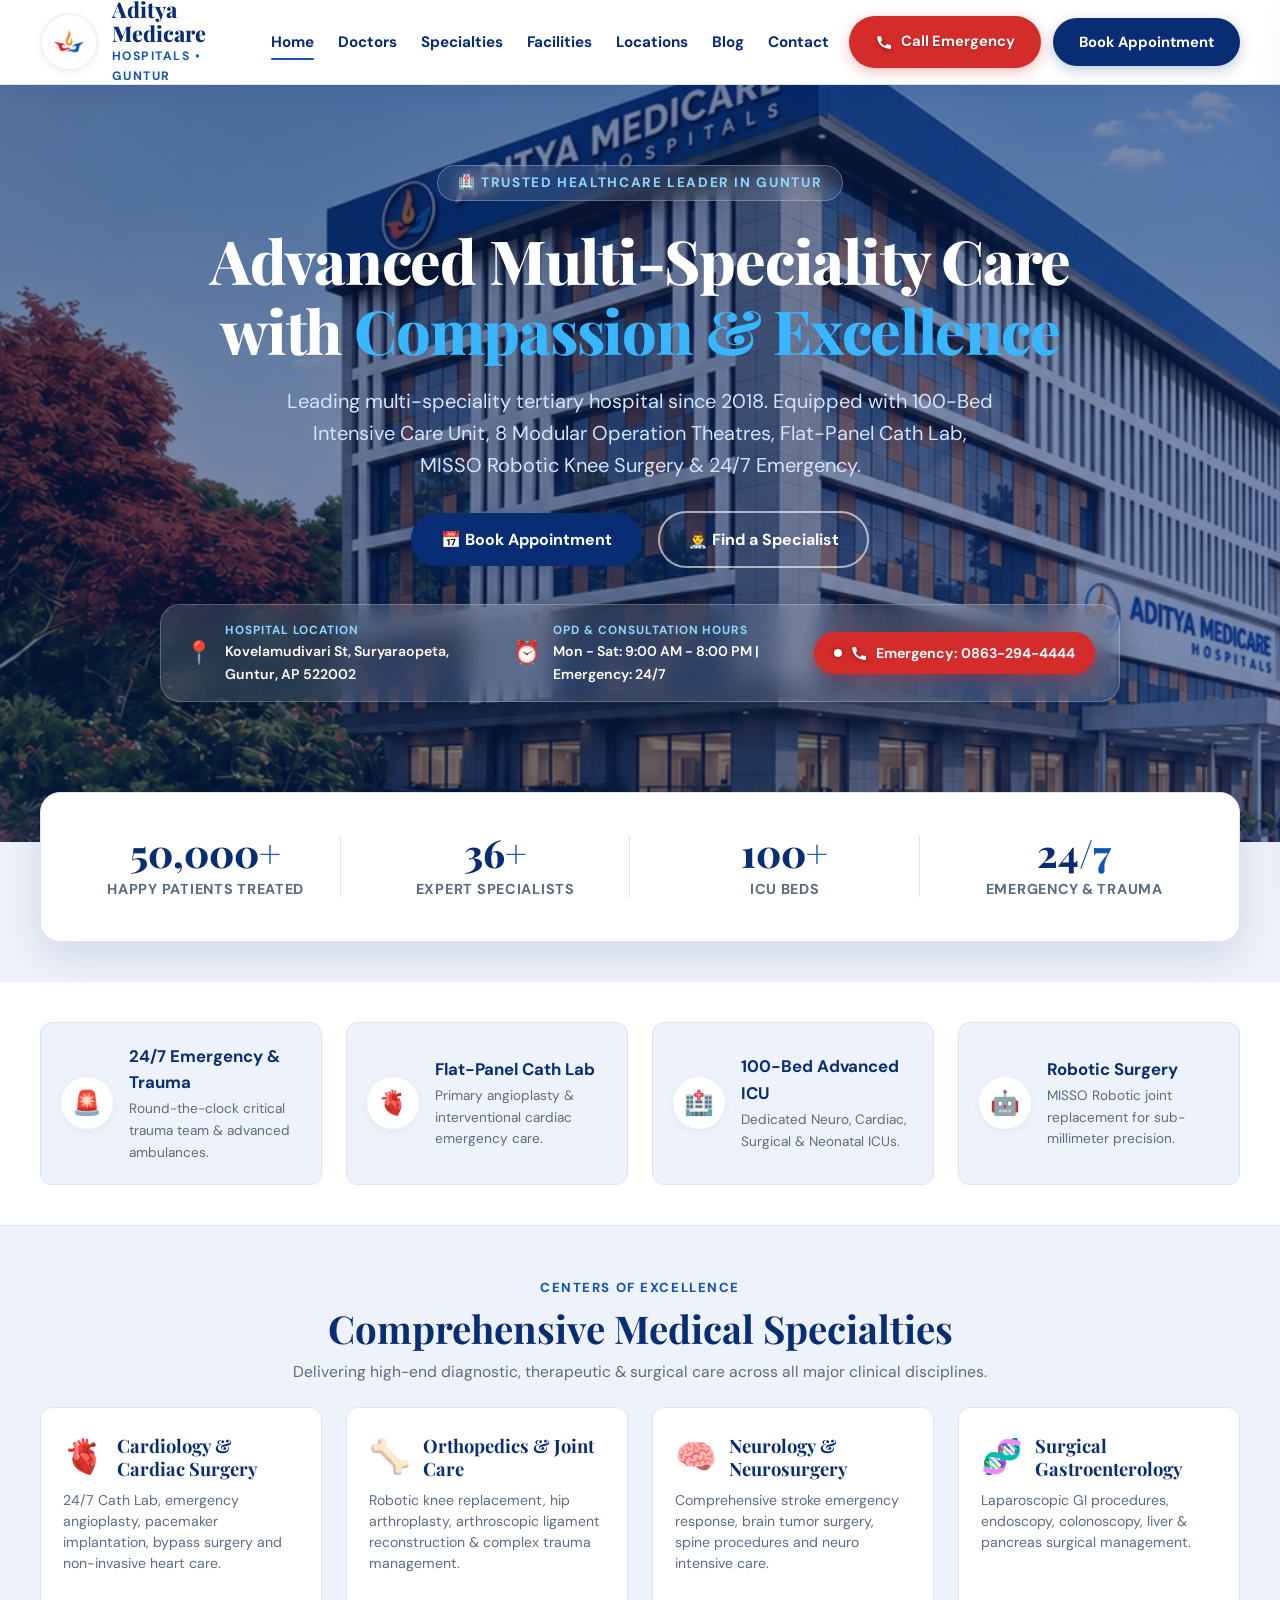
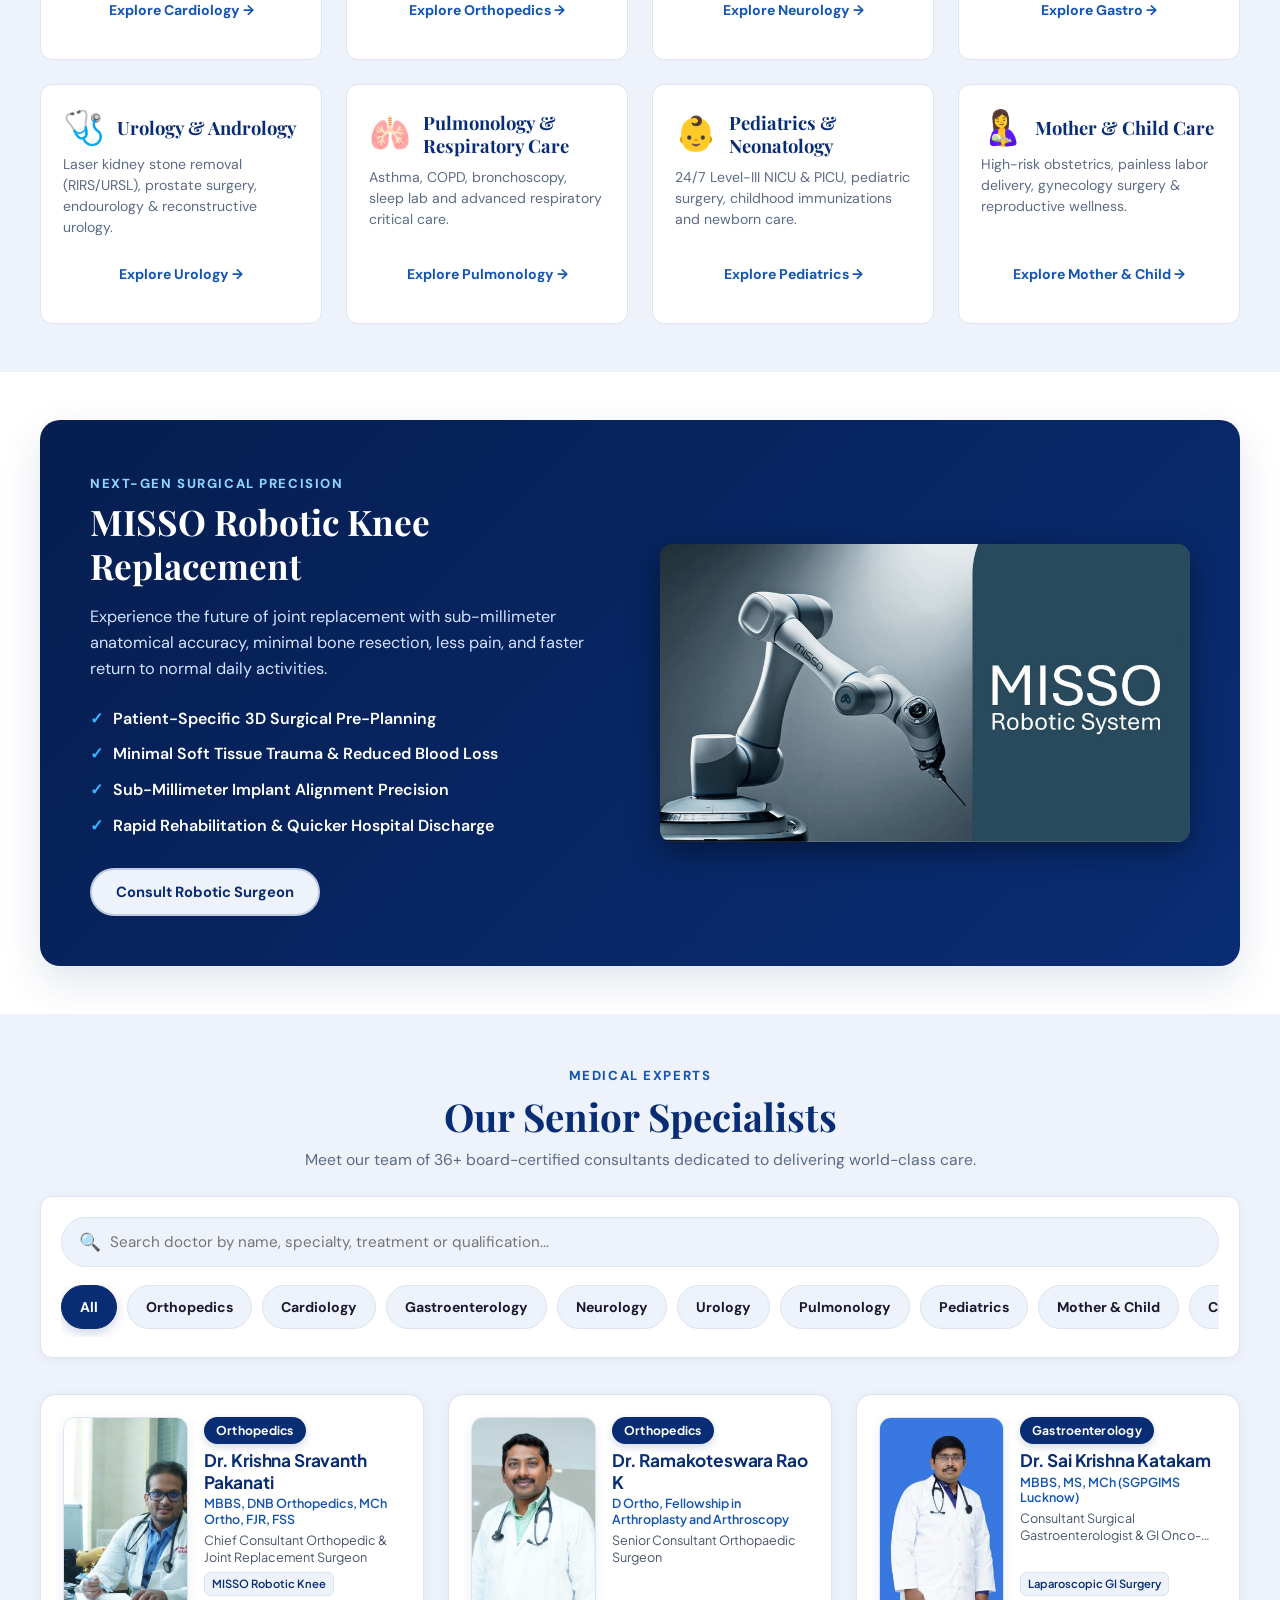
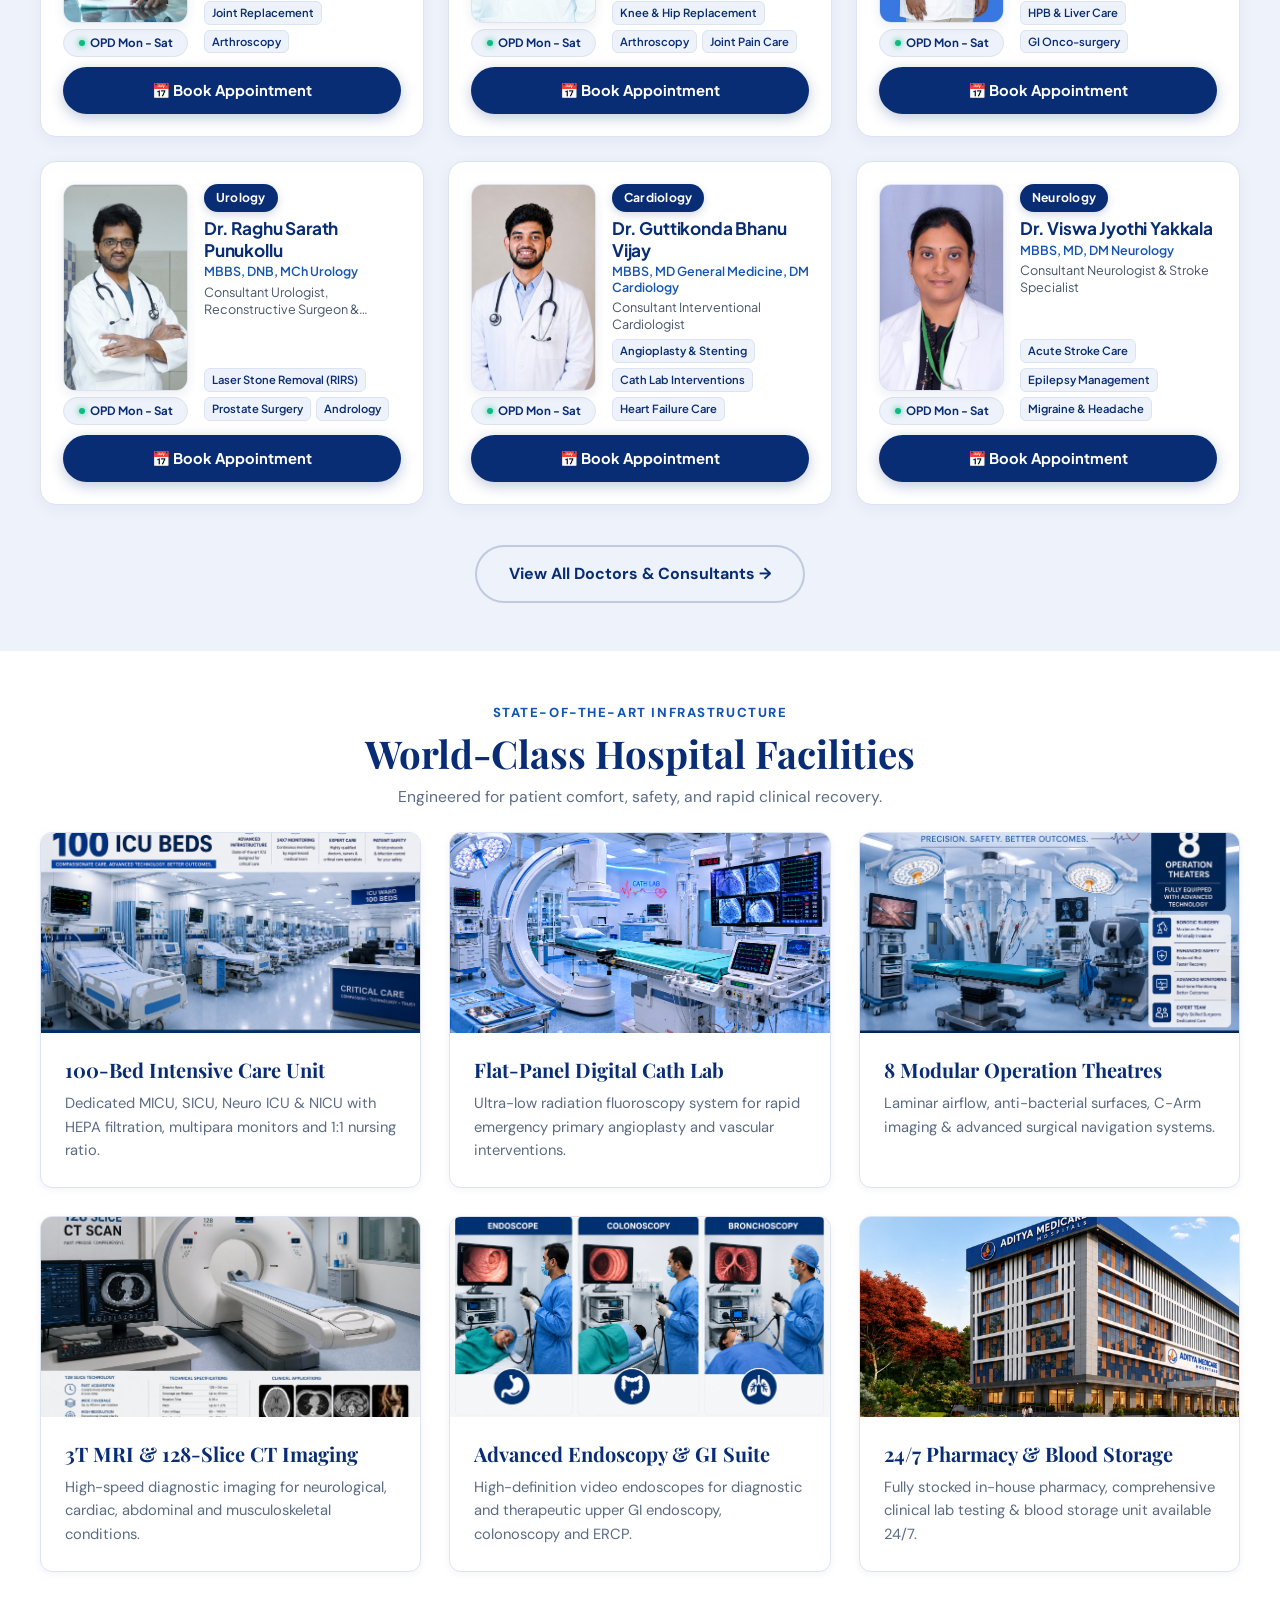
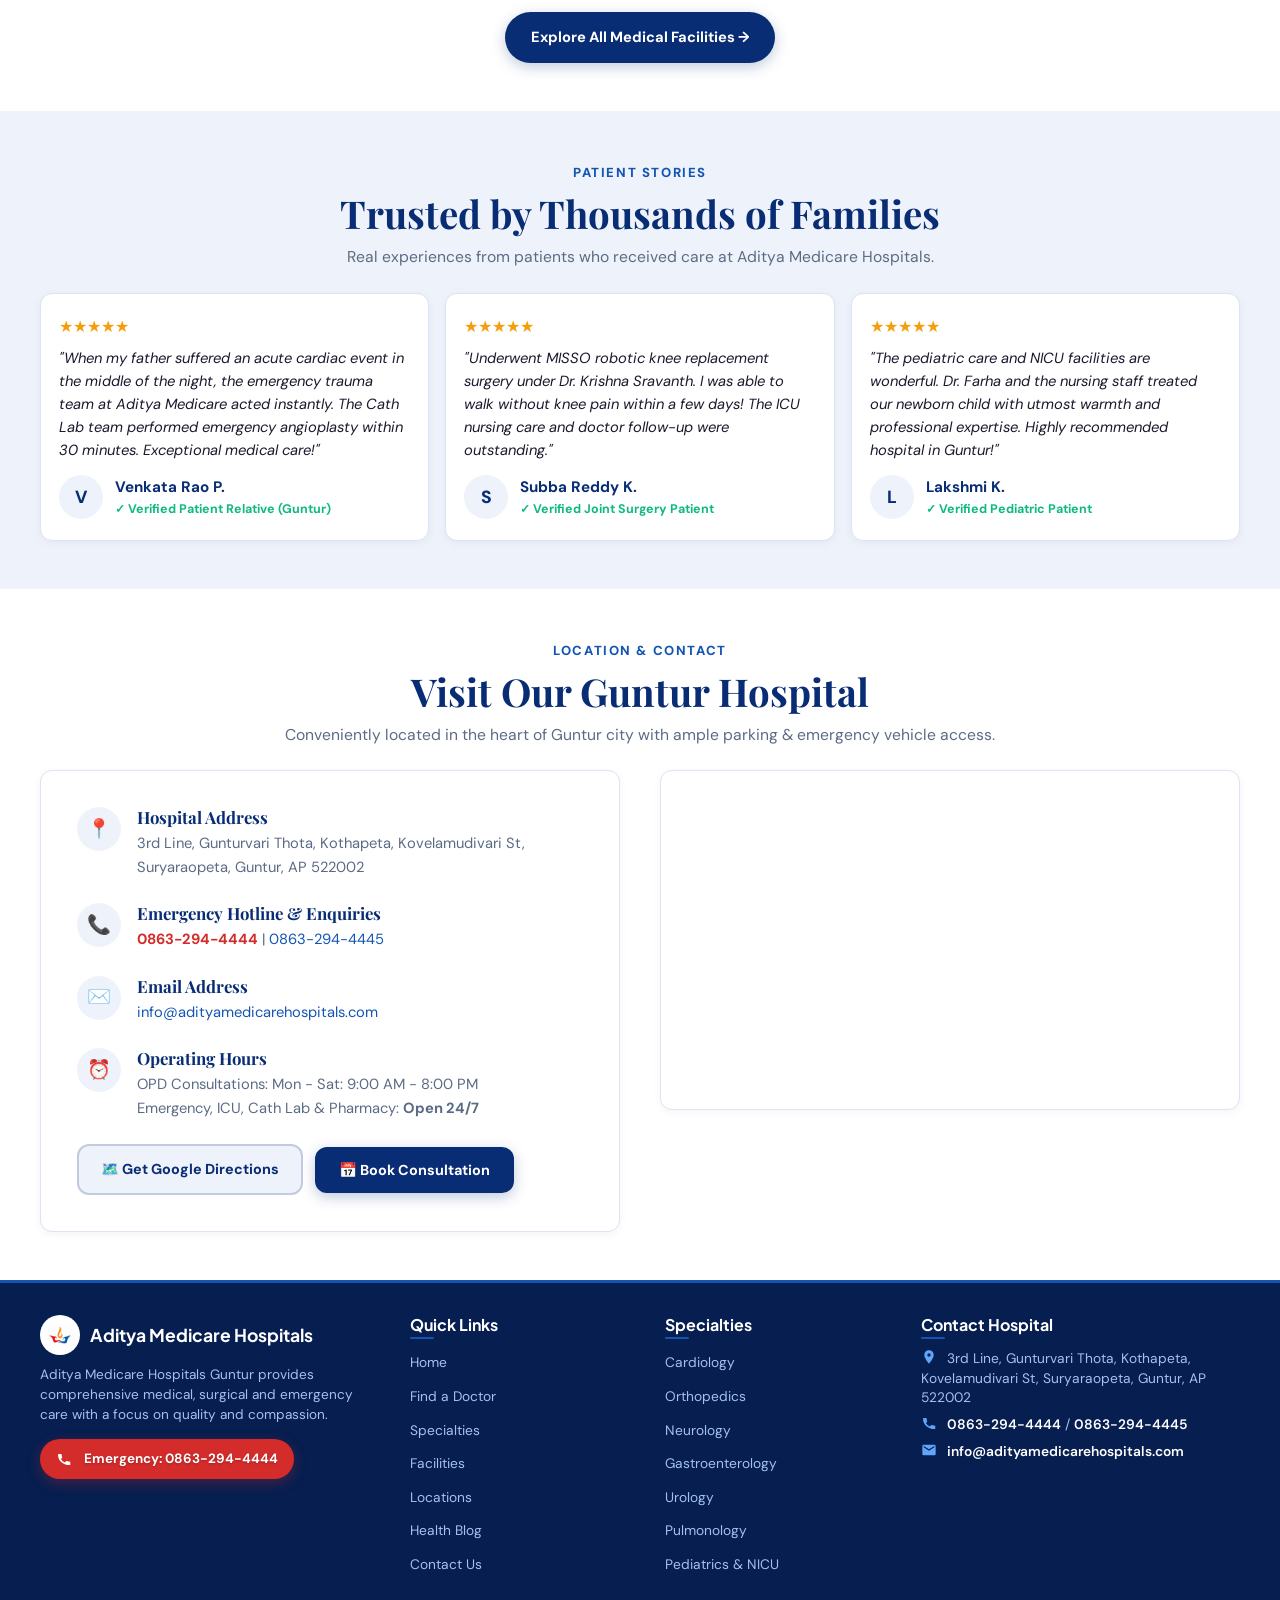
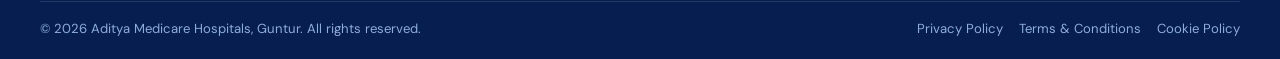
==== index.html @ ff20c5cb "Reduce doctor card font sizes for name, qualification, designation and treatment tags to fit long co" ====
<!DOCTYPE html>
<html lang="en">

<head>
  <meta charset="utf-8" />
  <meta name="viewport" content="width=device-width, initial-scale=1.0" />
  <title>Aditya Medicare Hospitals Guntur | Best Multi-Speciality Hospital</title>
  <meta name="description"
    content="Aditya Medicare Hospitals Guntur – Leading multi-speciality hospital with expert cardiologists, neurologists and orthopaedic surgeons. 100-bed ICU, 8 Operation Theatres, Cath Lab and 24/7 Emergency. Call 0863-294-4444." />
  <meta name="keywords"
    content="best hospital in Guntur, multi-speciality hospital Guntur, cardiac hospital Guntur, neurologist Guntur, orthopaedic hospital Guntur, 24 hour emergency hospital Guntur, Aditya Medicare Hospitals" />
  <meta name="author" content="Aditya Medicare Hospitals, Guntur" />
  <meta name="robots" content="index, follow" />
  <link rel="canonical" href="https://www.adityamedicarehospitals.com/" />
  
  <!-- Open Graph / Meta -->
  <meta property="og:type" content="website" />
  <meta property="og:url" content="https://www.adityamedicarehospitals.com/" />
  <meta property="og:title" content="Aditya Medicare Hospitals Guntur | Best Multi-Speciality Hospital" />
  <meta property="og:description"
    content="Expert cardiac, neuro, ortho care in Guntur since 2018. 100-bed ICU, 8 OTs, Cath Lab and 24/7 Emergency." />
  <meta property="og:image" content="images/Hospital.Building.jpg" />
  
  <link rel="icon" type="image/png" href="images/favicon.png" />
  <link rel="apple-touch-icon" href="images/favicon.png" />
  
  <!-- Google Fonts -->
  <link rel="preconnect" href="https://fonts.googleapis.com" />
  <link rel="preconnect" href="https://fonts.gstatic.com" crossorigin />
  <link href="https://fonts.googleapis.com/css2?family=DM+Sans:ital,wght@0,400;0,500;0,700;0,800;1,400&family=Playfair+Display:wght@600;700;800&display=swap" rel="stylesheet" />
  
  <!-- Stylesheet -->
  <link rel="stylesheet" href="style.css?v=2300" />
</head>

<body>

  <!-- NAVBAR -->
  <nav class="navbar">
    <div class="container nav-inner">
      <a href="index.html" class="brand">
        <img src="images/Hospital-logo.png" alt="Aditya Medicare Logo" class="brand-logo" onerror="this.src='images/logo.png';" />
        <div class="brand-text">
          <span class="brand-title">Aditya Medicare</span>
          <span class="brand-subtitle">Hospitals • Guntur</span>
        </div>
      </a>

      <ul class="nav-links">
        <li><a href="index.html" class="active">Home</a></li>
        <li><a href="doctors.html">Doctors</a></li>
        <li><a href="specialties.html">Specialties</a></li>
        <li><a href="facilities.html">Facilities</a></li>
        <li><a href="locations.html">Locations</a></li>
        <li><a href="blog.html">Blog</a></li>
        <li><a href="contact.html">Contact</a></li>
      </ul>

      <div class="nav-cta">
        <a href="tel:08632944444" class="btn btn-danger">
          <svg class="btn-icon" viewBox="0 0 24 24"><path d="M6.62 10.79a15.05 15.05 0 006.59 6.59l2.2-2.2a1 1 0 011.11-.27c1.21.49 2.53.76 3.88.76a1 1 0 011 1v3.5a1 1 0 01-1 1C10.03 21 3 13.97 3 5.48a1 1 0 011-1H7.5a1 1 0 011 1c0 1.35.27 2.67.76 3.88a1 1 0 01-.27 1.11l-2.37 2.32z"/></svg>
          Call Emergency
        </a>
        <button class="btn btn-primary" data-open-modal="true">Book Appointment</button>
      </div>

      <button class="nav-toggle" id="nav-toggle-btn" aria-label="Toggle Navigation Menu">
        <svg viewBox="0 0 24 24">
          <path d="M4 6h16M4 12h16M4 18h16"></path>
        </svg>
      </button>
    </div>
  </nav>

  <!-- MOBILE DRAWER -->
  <div class="mobile-menu-overlay" id="mobile-overlay"></div>
  <div class="mobile-drawer" id="mobile-drawer">
    <div class="mobile-drawer-header">
      <div class="brand-title" style="font-size: 1.1rem;">Aditya Medicare</div>
      <button class="mobile-drawer-close" id="mobile-drawer-close">✕</button>
    </div>
    <ul class="mobile-nav-links">
      <li><a href="index.html" class="active">Home</a></li>
      <li><a href="doctors.html">Doctors</a></li>
      <li><a href="specialties.html">Specialties</a></li>
      <li><a href="facilities.html">Facilities</a></li>
      <li><a href="locations.html">Locations</a></li>
      <li><a href="blog.html">Blog</a></li>
      <li><a href="contact.html">Contact</a></li>
    </ul>
    <div style="margin-top: auto; display: flex; flex-direction: column; gap: 12px; padding-top: 20px;">
      <a href="tel:08632944444" class="btn btn-danger" style="width:100%;">
        <svg class="btn-icon" viewBox="0 0 24 24"><path d="M6.62 10.79a15.05 15.05 0 006.59 6.59l2.2-2.2a1 1 0 011.11-.27c1.21.49 2.53.76 3.88.76a1 1 0 011 1v3.5a1 1 0 01-1 1C10.03 21 3 13.97 3 5.48a1 1 0 011-1H7.5a1 1 0 011 1c0 1.35.27 2.67.76 3.88a1 1 0 01-.27 1.11l-2.37 2.32z"/></svg>
        Call 0863-294-4444
      </a>
      <button class="btn btn-primary" style="width:100%;" data-open-modal="true">Book Appointment</button>
    </div>
  </div>

  <!-- HERO SECTION -->
  <section class="hero-section">
    <div class="hero-bg-media">
      <img src="images/Hospital.Building.jpg" alt="Aditya Medicare Hospital Building" />
    </div>
    <div class="container">
      <div class="hero-content">
        <div class="hero-badge">🏥 Trusted Healthcare Leader in Guntur</div>
        <h1 class="hero-title">Advanced Multi-Speciality Care with <span>Compassion & Excellence</span></h1>
        <p class="hero-subtitle">
          Leading multi-speciality tertiary hospital since 2018. Equipped with 100-Bed Intensive Care Unit, 8 Modular Operation Theatres, Flat-Panel Cath Lab, MISSO Robotic Knee Surgery & 24/7 Emergency.
        </p>
        <div class="hero-actions">
          <button class="btn btn-primary" data-open-modal="true" style="font-size: 1rem; padding: 14px 28px;">
            📅 Book Appointment
          </button>
          <a href="doctors.html" class="btn btn-outline-white" style="font-size: 1rem; padding: 14px 28px;">
            👨‍⚕️ Find a Specialist
          </a>
        </div>

        <!-- PROMINENT HERO INFO BAR (LOCATION, OPD HOURS & EMERGENCY) -->
        <div class="hero-info-bar">
          <div class="hero-info-item">
            <span class="hero-info-icon">📍</span>
            <div>
              <span class="hero-info-label">Hospital Location</span>
              <span class="hero-info-val">Kovelamudivari St, Suryaraopeta, Guntur, AP 522002</span>
            </div>
          </div>
          
          <div class="hero-info-item">
            <span class="hero-info-icon">⏰</span>
            <div>
              <span class="hero-info-label">OPD & Consultation Hours</span>
              <span class="hero-info-val">Mon - Sat: 9:00 AM - 8:00 PM | Emergency: 24/7</span>
            </div>
          </div>
          
          <div class="hero-info-item hero-info-emergency">
            <a href="tel:08632944444" class="hero-emergency-btn">
              <span class="pulse-dot"></span>
              <svg class="btn-icon" viewBox="0 0 24 24"><path d="M6.62 10.79a15.05 15.05 0 006.59 6.59l2.2-2.2a1 1 0 011.11-.27c1.21.49 2.53.76 3.88.76a1 1 0 011 1v3.5a1 1 0 01-1 1C10.03 21 3 13.97 3 5.48a1 1 0 011-1H7.5a1 1 0 011 1c0 1.35.27 2.67.76 3.88a1 1 0 01-.27 1.11l-2.37 2.32z"/></svg>
              Emergency: 0863-294-4444
            </a>
          </div>
        </div>
      </div>
    </div>
  </section>

  <!-- HERO STATS BAR -->
  <div class="container hero-stats-wrapper">
    <div class="stats-grid">
      <div class="stat-card">
        <div class="stat-number" data-target="50000" data-suffix="+">50,000+</div>
        <div class="stat-label">Happy Patients Treated</div>
      </div>
      <div class="stat-card">
        <div class="stat-number" data-target="36" data-suffix="+">36+</div>
        <div class="stat-label">Expert Specialists</div>
      </div>
      <div class="stat-card">
        <div class="stat-number" data-target="100" data-suffix="+">100+</div>
        <div class="stat-label">ICU Beds</div>
      </div>
      <div class="stat-card">
        <div class="stat-number" data-target="24" data-suffix="/7">24/7</div>
        <div class="stat-label">Emergency & Trauma</div>
      </div>
    </div>
  </div>

  <!-- HIGHLIGHTS RIBBON -->
  <section class="highlights-ribbon">
    <div class="container">
      <div class="ribbon-grid">
        <div class="ribbon-item">
          <div class="ribbon-icon">🚨</div>
          <div>
            <div class="ribbon-title">24/7 Emergency & Trauma</div>
            <div class="ribbon-desc">Round-the-clock critical trauma team & advanced ambulances.</div>
          </div>
        </div>
        <div class="ribbon-item">
          <div class="ribbon-icon">🫀</div>
          <div>
            <div class="ribbon-title">Flat-Panel Cath Lab</div>
            <div class="ribbon-desc">Primary angioplasty & interventional cardiac emergency care.</div>
          </div>
        </div>
        <div class="ribbon-item">
          <div class="ribbon-icon">🏥</div>
          <div>
            <div class="ribbon-title">100-Bed Advanced ICU</div>
            <div class="ribbon-desc">Dedicated Neuro, Cardiac, Surgical & Neonatal ICUs.</div>
          </div>
        </div>
        <div class="ribbon-item">
          <div class="ribbon-icon">🤖</div>
          <div>
            <div class="ribbon-title">Robotic Surgery</div>
            <div class="ribbon-desc">MISSO Robotic joint replacement for sub-millimeter precision.</div>
          </div>
        </div>
      </div>
    </div>
  </section>

  <!-- SPECIALTIES SECTION -->
  <section class="section section-soft">
    <div class="container">
      <div class="section-header">
        <span class="section-tag">Centers of Excellence</span>
        <h2 class="section-title">Comprehensive Medical Specialties</h2>
        <p class="section-subtitle">Delivering high-end diagnostic, therapeutic & surgical care across all major clinical disciplines.</p>
      </div>

      <div class="specialties-grid">
        <div class="specialty-card">
          <div class="specialty-header">
            <span class="specialty-icon">🫀</span>
            <h3 class="specialty-name">Cardiology & Cardiac Surgery</h3>
          </div>
          <p class="specialty-desc">24/7 Cath Lab, emergency angioplasty, pacemaker implantation, bypass surgery and non-invasive heart care.</p>
          <a href="specialties.html" class="specialty-link">Explore Cardiology →</a>
        </div>

        <div class="specialty-card">
          <div class="specialty-header">
            <span class="specialty-icon">🦴</span>
            <h3 class="specialty-name">Orthopedics & Joint Care</h3>
          </div>
          <p class="specialty-desc">Robotic knee replacement, hip arthroplasty, arthroscopic ligament reconstruction & complex trauma management.</p>
          <a href="specialties.html" class="specialty-link">Explore Orthopedics →</a>
        </div>

        <div class="specialty-card">
          <div class="specialty-header">
            <span class="specialty-icon">🧠</span>
            <h3 class="specialty-name">Neurology & Neurosurgery</h3>
          </div>
          <p class="specialty-desc">Comprehensive stroke emergency response, brain tumor surgery, spine procedures and neuro intensive care.</p>
          <a href="specialties.html" class="specialty-link">Explore Neurology →</a>
        </div>

        <div class="specialty-card">
          <div class="specialty-header">
            <span class="specialty-icon">🧬</span>
            <h3 class="specialty-name">Surgical Gastroenterology</h3>
          </div>
          <p class="specialty-desc">Laparoscopic GI procedures, endoscopy, colonoscopy, liver & pancreas surgical management.</p>
          <a href="specialties.html" class="specialty-link">Explore Gastro →</a>
        </div>

        <div class="specialty-card">
          <div class="specialty-header">
            <span class="specialty-icon">🩺</span>
            <h3 class="specialty-name">Urology & Andrology</h3>
          </div>
          <p class="specialty-desc">Laser kidney stone removal (RIRS/URSL), prostate surgery, endourology & reconstructive urology.</p>
          <a href="specialties.html" class="specialty-link">Explore Urology →</a>
        </div>

        <div class="specialty-card">
          <div class="specialty-header">
            <span class="specialty-icon">🫁</span>
            <h3 class="specialty-name">Pulmonology & Respiratory Care</h3>
          </div>
          <p class="specialty-desc">Asthma, COPD, bronchoscopy, sleep lab and advanced respiratory critical care.</p>
          <a href="specialties.html" class="specialty-link">Explore Pulmonology →</a>
        </div>

        <div class="specialty-card">
          <div class="specialty-header">
            <span class="specialty-icon">👶</span>
            <h3 class="specialty-name">Pediatrics & Neonatology</h3>
          </div>
          <p class="specialty-desc">24/7 Level-III NICU & PICU, pediatric surgery, childhood immunizations and newborn care.</p>
          <a href="specialties.html" class="specialty-link">Explore Pediatrics →</a>
        </div>

        <div class="specialty-card">
          <div class="specialty-header">
            <span class="specialty-icon">🤱</span>
            <h3 class="specialty-name">Mother & Child Care</h3>
          </div>
          <p class="specialty-desc">High-risk obstetrics, painless labor delivery, gynecology surgery & reproductive wellness.</p>
          <a href="specialties.html" class="specialty-link">Explore Mother & Child →</a>
        </div>
      </div>
    </div>
  </section>

  <!-- ROBOTIC KNEE SURGERY BANNER -->
  <section class="section section-white">
    <div class="container">
      <div class="robotic-banner">
        <div class="robotic-content">
          <span class="section-tag" style="color: #8cd6ff;">Next-Gen Surgical Precision</span>
          <h2>MISSO Robotic Knee Replacement</h2>
          <p>
            Experience the future of joint replacement with sub-millimeter anatomical accuracy, minimal bone resection, less pain, and faster return to normal daily activities.
          </p>
          <ul class="robotic-features">
            <li>Patient-Specific 3D Surgical Pre-Planning</li>
            <li>Minimal Soft Tissue Trauma & Reduced Blood Loss</li>
            <li>Sub-Millimeter Implant Alignment Precision</li>
            <li>Rapid Rehabilitation & Quicker Hospital Discharge</li>
          </ul>
          <button class="btn btn-secondary" data-open-modal="true" data-department="Orthopedics">
            Consult Robotic Surgeon
          </button>
        </div>
        <div class="robotic-media">
          <img src="images/misso-robot.jpg" alt="MISSO Robotic Joint Surgery System" onerror="this.src='images/operation-theatre.png';" />
        </div>
      </div>
    </div>
  </section>

  <!-- DOCTORS SHOWCASE -->
  <section class="section section-soft">
    <div class="container">
      <div class="section-header">
        <span class="section-tag">Medical Experts</span>
        <h2 class="section-title">Our Senior Specialists</h2>
        <p class="section-subtitle">Meet our team of 36+ board-certified consultants dedicated to delivering world-class care.</p>
      </div>

      <div class="doctor-filter-bar">
        <div class="search-input-wrap">
          <span class="search-icon">🔍</span>
          <input type="text" id="doctor-search-input" placeholder="Search doctor by name, specialty, treatment or qualification..." />
        </div>
        <div class="filter-pills" id="filter-pills-container">
          <!-- Dynamic filter pills generated by script.js -->
        </div>
      </div>

      <div class="doctors-grid" id="doctors-grid-container">
        <!-- Dynamic doctor cards generated by script.js -->
      </div>

      <div style="text-align: center; margin-top: 40px;">
        <a href="doctors.html" class="btn btn-secondary" style="padding: 14px 32px; font-size: 1rem;">View All Doctors & Consultants →</a>
      </div>
    </div>
  </section>

  <!-- FACILITIES SHOWCASE -->
  <section class="section section-white">
    <div class="container">
      <div class="section-header">
        <span class="section-tag">State-of-the-Art Infrastructure</span>
        <h2 class="section-title">World-Class Hospital Facilities</h2>
        <p class="section-subtitle">Engineered for patient comfort, safety, and rapid clinical recovery.</p>
      </div>

      <div class="facilities-grid">
        <div class="facility-card">
          <div class="facility-img-wrap">
            <img src="images/icu.png" alt="100-Bed Intensive Care Unit" />
          </div>
          <div class="facility-body">
            <h3 class="facility-title">100-Bed Intensive Care Unit</h3>
            <p class="facility-desc">Dedicated MICU, SICU, Neuro ICU & NICU with HEPA filtration, multipara monitors and 1:1 nursing ratio.</p>
          </div>
        </div>

        <div class="facility-card">
          <div class="facility-img-wrap">
            <img src="images/cath-lab.png" alt="Flat Panel Cath Lab" />
          </div>
          <div class="facility-body">
            <h3 class="facility-title">Flat-Panel Digital Cath Lab</h3>
            <p class="facility-desc">Ultra-low radiation fluoroscopy system for rapid emergency primary angioplasty and vascular interventions.</p>
          </div>
        </div>

        <div class="facility-card">
          <div class="facility-img-wrap">
            <img src="images/operation-theatre.png" alt="8 Modular Operation Theatres" />
          </div>
          <div class="facility-body">
            <h3 class="facility-title">8 Modular Operation Theatres</h3>
            <p class="facility-desc">Laminar airflow, anti-bacterial surfaces, C-Arm imaging & advanced surgical navigation systems.</p>
          </div>
        </div>

        <div class="facility-card">
          <div class="facility-img-wrap">
            <img src="images/CTscan.png" alt="Advanced MRI & CT Diagnostics" />
          </div>
          <div class="facility-body">
            <h3 class="facility-title">3T MRI & 128-Slice CT Imaging</h3>
            <p class="facility-desc">High-speed diagnostic imaging for neurological, cardiac, abdominal and musculoskeletal conditions.</p>
          </div>
        </div>

        <div class="facility-card">
          <div class="facility-img-wrap">
            <img src="images/Endocolonobroncho.png" alt="Advanced Endoscopy Suite" />
          </div>
          <div class="facility-body">
            <h3 class="facility-title">Advanced Endoscopy & GI Suite</h3>
            <p class="facility-desc">High-definition video endoscopes for diagnostic and therapeutic upper GI endoscopy, colonoscopy and ERCP.</p>
          </div>
        </div>

        <div class="facility-card">
          <div class="facility-img-wrap">
            <img src="images/Hospital.Building.jpg" alt="24/7 Pharmacy & Emergency Care" />
          </div>
          <div class="facility-body">
            <h3 class="facility-title">24/7 Pharmacy & Blood Storage</h3>
            <p class="facility-desc">Fully stocked in-house pharmacy, comprehensive clinical lab testing & blood storage unit available 24/7.</p>
          </div>
        </div>
      </div>

      <div style="text-align: center; margin-top: 40px;">
        <a href="facilities.html" class="btn btn-primary">Explore All Medical Facilities →</a>
      </div>
    </div>
  </section>

  <!-- PATIENT TESTIMONIALS -->
  <section class="section section-soft">
    <div class="container">
      <div class="section-header">
        <span class="section-tag">Patient Stories</span>
        <h2 class="section-title">Trusted by Thousands of Families</h2>
        <p class="section-subtitle">Real experiences from patients who received care at Aditya Medicare Hospitals.</p>
      </div>

      <div class="reviews-grid">
        <div class="review-card">
          <div class="stars">★★★★★</div>
          <p class="review-text">
            "When my father suffered an acute cardiac event in the middle of the night, the emergency trauma team at Aditya Medicare acted instantly. The Cath Lab team performed emergency angioplasty within 30 minutes. Exceptional medical care!"
          </p>
          <div class="reviewer-info">
            <div class="reviewer-avatar">V</div>
            <div>
              <div class="reviewer-name">Venkata Rao P.</div>
              <div class="reviewer-tag">✓ Verified Patient Relative (Guntur)</div>
            </div>
          </div>
        </div>

        <div class="review-card">
          <div class="stars">★★★★★</div>
          <p class="review-text">
            "Underwent MISSO robotic knee replacement surgery under Dr. Krishna Sravanth. I was able to walk without knee pain within a few days! The ICU nursing care and doctor follow-up were outstanding."
          </p>
          <div class="reviewer-info">
            <div class="reviewer-avatar">S</div>
            <div>
              <div class="reviewer-name">Subba Reddy K.</div>
              <div class="reviewer-tag">✓ Verified Joint Surgery Patient</div>
            </div>
          </div>
        </div>

        <div class="review-card">
          <div class="stars">★★★★★</div>
          <p class="review-text">
            "The pediatric care and NICU facilities are wonderful. Dr. Farha and the nursing staff treated our newborn child with utmost warmth and professional expertise. Highly recommended hospital in Guntur!"
          </p>
          <div class="reviewer-info">
            <div class="reviewer-avatar">L</div>
            <div>
              <div class="reviewer-name">Lakshmi K.</div>
              <div class="reviewer-tag">✓ Verified Pediatric Patient</div>
            </div>
          </div>
        </div>
      </div>
    </div>
  </section>

  <!-- LOCATION & CONTACT -->
  <section class="section section-white">
    <div class="container">
      <div class="section-header">
        <span class="section-tag">Location & Contact</span>
        <h2 class="section-title">Visit Our Guntur Hospital</h2>
        <p class="section-subtitle">Conveniently located in the heart of Guntur city with ample parking & emergency vehicle access.</p>
      </div>

      <div class="contact-layout">
        <div class="contact-info-card">
          <div class="contact-detail-item">
            <div class="contact-detail-icon">📍</div>
            <div class="contact-detail-text">
              <h4>Hospital Address</h4>
              <p>3rd Line, Gunturvari Thota, Kothapeta, Kovelamudivari St, Suryaraopeta, Guntur, AP 522002</p>
            </div>
          </div>

          <div class="contact-detail-item">
            <div class="contact-detail-icon">📞</div>
            <div class="contact-detail-text">
              <h4>Emergency Hotline & Enquiries</h4>
              <p><a href="tel:08632944444" style="font-weight: 700; color: var(--red);">0863-294-4444</a> | <a href="tel:08632944445">0863-294-4445</a></p>
            </div>
          </div>

          <div class="contact-detail-item">
            <div class="contact-detail-icon">✉️</div>
            <div class="contact-detail-text">
              <h4>Email Address</h4>
              <p><a href="mailto:info@adityamedicarehospitals.com">info@adityamedicarehospitals.com</a></p>
            </div>
          </div>

          <div class="contact-detail-item">
            <div class="contact-detail-icon">⏰</div>
            <div class="contact-detail-text">
              <h4>Operating Hours</h4>
              <p>OPD Consultations: Mon - Sat: 9:00 AM - 8:00 PM<br />Emergency, ICU, Cath Lab & Pharmacy: <strong>Open 24/7</strong></p>
            </div>
          </div>

          <div class="contact-actions">
            <a href="https://maps.google.com/?q=Aditya+Medicare+Hospitals+Guntur" target="_blank" rel="noopener" class="btn btn-secondary">
              🗺️ Get Google Directions
            </a>
            <button class="btn btn-primary" data-open-modal="true">📅 Book Consultation</button>
          </div>
        </div>

        <div class="map-container">
          <iframe
            src="https://maps.google.com/maps?q=Aditya+Medicare+Hospitals+Guntur+522002&t=&z=16&ie=UTF8&iwloc=&output=embed"
            allowfullscreen="" loading="lazy" title="Aditya Medicare Hospitals Guntur Location Map">
          </iframe>
        </div>
      </div>
    </div>
  </section>

  <!-- APPOINTMENT MODAL -->
  <div class="modal-overlay" id="appointment-modal" aria-hidden="true" role="dialog" aria-modal="true" aria-labelledby="modal-title-heading">
    <div class="modal-container">
      <div class="modal-header">
        <h3>📅 Book Doctor Appointment</h3>
        <button class="modal-close" id="modal-close-btn">✕</button>
      </div>
      <div class="modal-body">
        <form id="appointment-form">
          <div class="form-group">
            <label for="modal-patient-name">Full Patient Name *</label>
            <input type="text" id="modal-patient-name" class="form-control" placeholder="e.g. Ramesh Kumar" required />
          </div>

          <div class="form-row">
            <div class="form-group">
              <label for="modal-patient-phone">Phone Number *</label>
              <input type="tel" id="modal-patient-phone" class="form-control" placeholder="10-digit mobile number" required />
            </div>
            <div class="form-group">
              <label for="modal-patient-email">Email Address</label>
              <input type="email" id="modal-patient-email" class="form-control" placeholder="name@example.com" />
            </div>
          </div>

          <div class="form-row">
            <div class="form-group">
              <label for="modal-department-select">Select Medical Specialty</label>
              <select id="modal-department-select" class="form-control">
                <option value="">General Consultation</option>
                <option value="Cardiology">Cardiology</option>
                <option value="Orthopedics">Orthopedics</option>
                <option value="Neurology">Neurology</option>
                <option value="Gastroenterology">Gastroenterology</option>
                <option value="Urology">Urology</option>
                <option value="Pulmonology">Pulmonology</option>
                <option value="Pediatrics">Pediatrics</option>
                <option value="Mother & Child">Mother & Child Care</option>
                <option value="Critical Care">Critical Care</option>
              </select>
            </div>

            <div class="form-group">
              <label for="modal-doctor-select">Preferred Doctor</label>
              <select id="modal-doctor-select" class="form-control">
                <option value="">Any Available Specialist</option>
                <option value="Dr. Krishna Sravanth Pakanati">Dr. Krishna Sravanth Pakanati (Orthopedics)</option>
                <option value="Dr. Ramakoteswara Rao K">Dr. Ramakoteswara Rao K (Orthopedics)</option>
                <option value="Dr. Sai Krishna Katakam">Dr. Sai Krishna Katakam (Gastroenterology)</option>
                <option value="Dr. Raghu Sarath Punukollu">Dr. Raghu Sarath Punukollu (Urology)</option>
                <option value="Dr. Guttikonda Bhanu Vijay">Dr. Guttikonda Bhanu Vijay (Cardiology)</option>
                <option value="Dr. Viswa Jyothi Yakkala">Dr. Viswa Jyothi Yakkala (Neurology)</option>
                <option value="Dr. Sajila">Dr. Sajila (Mother & Child)</option>
                <option value="Dr. Farha">Dr. Farha (Pediatrics)</option>
                <option value="Dr. Dinesh">Dr. Dinesh (Pulmonology)</option>
                <option value="Dr. Sunil Kumar Thadigiri">Dr. Sunil Kumar Thadigiri (Critical Care)</option>
              </select>
            </div>
          </div>

          <div class="form-row">
            <div class="form-group">
              <label for="modal-preferred-date">Preferred Date</label>
              <input type="date" id="modal-preferred-date" class="form-control" />
            </div>
            <div class="form-group">
              <label for="modal-time-slot">Preferred Time Slot</label>
              <select id="modal-time-slot" class="form-control">
                <option value="Morning">Morning (10:00 AM - 1:00 PM)</option>
                <option value="Afternoon">Afternoon (2:00 PM - 5:00 PM)</option>
                <option value="Evening">Evening (5:00 PM - 8:00 PM)</option>
              </select>
            </div>
          </div>

          <div style="margin-top: 24px;">
            <button type="submit" class="btn btn-primary" style="width: 100%; padding: 14px; font-size: 1rem;">
              Confirm Appointment Booking
            </button>
          </div>
        </form>
      </div>
    </div>
  </div>

  <!-- FOOTER -->
    <!-- FOOTER -->
    <!-- FOOTER -->
  <footer class="footer">
    <div class="container">
      <div class="footer-grid">
        <div class="footer-brand">
          <div class="footer-logo-wrap">
            <img src="images/Hospital-logo.png" alt="Aditya Medicare Logo" class="footer-logo" onerror="this.src='images/logo.png';" />
            <div class="footer-brand-name">Aditya Medicare Hospitals</div>
          </div>
          <p class="footer-desc">
            Aditya Medicare Hospitals Guntur provides comprehensive medical, surgical and emergency care with a focus on quality and compassion.
          </p>
          <div style="margin-top: 4px;">
            <a href="tel:08632944444" class="btn btn-danger footer-emergency-btn">
              <svg viewBox="0 0 24 24" style="width:16px;height:16px;fill:currentColor;margin-right:6px;"><path d="M6.62 10.79a15.05 15.05 0 006.59 6.59l2.2-2.2a1 1 0 011.11-.27c1.21.49 2.53.76 3.88.76a1 1 0 011 1v3.5a1 1 0 01-1 1C10.03 21 3 13.97 3 5.48a1 1 0 011-1H7.5a1 1 0 011 1c0 1.35.27 2.67.76 3.88a1 1 0 01-.27 1.11l-2.37 2.32z"/></svg>
              Emergency: 0863-294-4444
            </a>
          </div>
        </div>

        <div>
          <h4 class="footer-title">Quick Links</h4>
          <ul class="footer-links">
            <li><a href="index.html">Home</a></li>
            <li><a href="doctors.html">Find a Doctor</a></li>
            <li><a href="specialties.html">Specialties</a></li>
            <li><a href="facilities.html">Facilities</a></li>
            <li><a href="locations.html">Locations</a></li>
            <li><a href="blog.html">Health Blog</a></li>
            <li><a href="contact.html">Contact Us</a></li>
          </ul>
        </div>

        <div>
          <h4 class="footer-title">Specialties</h4>
          <ul class="footer-links">
            <li><a href="specialties.html">Cardiology</a></li>
            <li><a href="specialties.html">Orthopedics</a></li>
            <li><a href="specialties.html">Neurology</a></li>
            <li><a href="specialties.html">Gastroenterology</a></li>
            <li><a href="specialties.html">Urology</a></li>
            <li><a href="specialties.html">Pulmonology</a></li>
            <li><a href="specialties.html">Pediatrics &amp; NICU</a></li>
          </ul>
        </div>

        <div>
          <h4 class="footer-title">Contact Hospital</h4>
          <p class="footer-contact-item">
            <svg style="width:16px;height:16px;fill:#60a5fa;vertical-align:-2px;margin-right:6px;" viewBox="0 0 24 24"><path d="M12 2C8.13 2 5 5.13 5 9c0 5.25 7 13 7 13s7-7.75 7-13c0-3.87-3.13-7-7-7zm0 9.5c-1.38 0-2.5-1.12-2.5-2.5s1.12-2.5 2.5-2.5 2.5 1.12 2.5 2.5-1.12 2.5-2.5 2.5z"/></svg>
            3rd Line, Gunturvari Thota, Kothapeta, Kovelamudivari St, Suryaraopeta, Guntur, AP 522002
          </p>
          <p class="footer-contact-item">
            <svg style="width:16px;height:16px;fill:#60a5fa;vertical-align:-2px;margin-right:6px;" viewBox="0 0 24 24"><path d="M6.62 10.79a15.05 15.05 0 006.59 6.59l2.2-2.2a1 1 0 011.11-.27c1.21.49 2.53.76 3.88.76a1 1 0 011 1v3.5a1 1 0 01-1 1C10.03 21 3 13.97 3 5.48a1 1 0 011-1H7.5a1 1 0 011 1c0 1.35.27 2.67.76 3.88a1 1 0 01-.27 1.11l-2.37 2.32z"/></svg>
            <a href="tel:08632944444">0863-294-4444</a> / <a href="tel:08632944445">0863-294-4445</a>
          </p>
          <p class="footer-contact-item">
            <svg style="width:16px;height:16px;fill:#60a5fa;vertical-align:-2px;margin-right:6px;" viewBox="0 0 24 24"><path d="M20 4H4c-1.1 0-1.99.9-1.99 2L2 18c0 1.1.9 2 2 2h16c1.1 0 2-.9 2-2V6c0-1.1-.9-2-2-2zm0 4l-8 5-8-5V6l8 5 8-5v2z"/></svg>
            <a href="mailto:info@adityamedicarehospitals.com">info@adityamedicarehospitals.com</a>
          </p>
        </div>
      </div>

      <div class="footer-bottom">
        <div>&copy; 2026 Aditya Medicare Hospitals, Guntur. All rights reserved.</div>
        <div class="footer-legal">
          <a href="privacy-policy.html">Privacy Policy</a>
          <a href="terms-conditions.html">Terms &amp; Conditions</a>
          <a href="cookie-policy.html">Cookie Policy</a>
        </div>
      </div>
    </div>
  </footer>

  <!-- Script File -->
  <script src="script.js?v=15"></script>
</body>

</html>
---- style.css ----
@import url('https://fonts.googleapis.com/css2?family=Plus+Jakarta+Sans:wght@500;600;700;800&family=DM+Sans:ital,wght@0,400;0,500;0,700;0,800;1,400&family=Playfair+Display:wght@600;700;800&display=swap');

/* ==========================================================================
   ADITYA MEDICARE HOSPITALS - ORIGINAL BRAND COLOR SCHEME & RESPONSIVE UI
   Theme: #092d74 Navy, #1455b3 Blue, #d42b2b Red, #eef2fa Soft Background
   ========================================================================== */

:root {
  --navy: #092d74;           /* Original Navy */
  --navy-dark: #061e50;      /* Dark Navy */
  --blue: #1455b3;           /* Primary Blue */
  --blue-hover: #0e4391;
  --sky: #38b6ff;
  --sky-light: #eef2fa;
  --soft-bg: #eef2fa;        /* Original Soft Background */
  --card-bg: #ffffff;
  --text-dark: #1a1a2e;       /* Original Text Dark */
  --text-muted: #5c6b84;      /* Original Text Muted */
  --border-color: #dbe4f0;
  --red: #d42b2b;            /* Original Emergency Red */
  --red-hover: #b82222;
  --red-light: #fee2e2;
  --green: #10b981;
  --gold: #f59e0b;
  --white: #ffffff;
  
  --shadow-sm: 0 2px 8px rgba(9, 45, 116, 0.05);
  --shadow-md: 0 8px 24px rgba(9, 45, 116, 0.08);
  --shadow-lg: 0 16px 40px rgba(9, 45, 116, 0.12);
  --radius-sm: 8px;
  --radius-md: 12px;
  --radius-lg: 20px;
  --radius-full: 9999px;
  
  --transition: all 0.3s cubic-bezier(0.16, 1, 0.3, 1);
}

/* --------------------------------------------------------------------------
   GLOBAL RESET & BASE STYLES
   -------------------------------------------------------------------------- */
*, *::before, *::after {
  box-sizing: border-box;
  margin: 0;
  padding: 0;
}

.sr-only {
  position: absolute !important;
  width: 1px !important;
  height: 1px !important;
  padding: 0 !important;
  margin: -1px !important;
  overflow: hidden !important;
  clip: rect(0, 0, 0, 0) !important;
  white-space: nowrap !important;
  border: 0 !important;
}

html {
  scroll-behavior: smooth;
  font-size: 16px;
  -webkit-tap-highlight-color: transparent;
  overflow-x: hidden;
  max-width: 100vw;
}

body {
  font-family: 'DM Sans', -apple-system, BlinkMacSystemFont, "Segoe UI", Roboto, sans-serif;
  color: var(--text-dark);
  background-color: var(--soft-bg);
  line-height: 1.6;
  overflow-x: hidden;
  max-width: 100vw;
}

h1, h2, h3, h4, h5, h6 {
  font-family: 'Playfair Display', Georgia, serif;
  color: var(--navy);
  line-height: 1.25;
  font-weight: 700;
}

a {
  color: var(--blue);
  text-decoration: none;
  transition: var(--transition);
}

a:hover {
  color: var(--navy);
}

img {
  max-width: 100%;
  height: auto;
  display: block;
}

button, input, select, textarea {
  font-family: inherit;
  font-size: inherit;
}

.container {
  width: 100%;
  max-width: 1240px;
  margin: 0 auto;
  padding: 0 20px;
}

/* Inline SVG Icon Helper with Subtle Shadow */
.btn-icon {
  width: 18px;
  height: 18px;
  fill: currentColor;
  flex-shrink: 0;
  filter: drop-shadow(0 1px 2px rgba(0, 0, 0, 0.4));
}

.pulse-dot {
  width: 8px;
  height: 8px;
  background-color: #ffffff;
  border-radius: 50%;
  display: inline-block;
  box-shadow: 0 0 4px rgba(0, 0, 0, 0.5);
  animation: pulseDot 1.5s infinite;
}

@keyframes pulseDot {
  0% { transform: scale(0.9); opacity: 0.8; }
  50% { transform: scale(1.3); opacity: 1; }
  100% { transform: scale(0.9); opacity: 0.8; }
}

/* --------------------------------------------------------------------------
   STICKY NAVBAR & BRAND HEADER
   -------------------------------------------------------------------------- */
.navbar {
  position: sticky;
  top: 0;
  z-index: 1000;
  background: #ffffff;
  box-shadow: 0 6px 20px rgba(9, 45, 116, 0.1);
  border-bottom: 1px solid var(--border-color);
  transition: var(--transition);
}

.nav-inner {
  height: 84px;
  display: flex;
  align-items: center;
  justify-content: space-between;
  gap: 20px;
}

.brand {
  display: flex;
  align-items: center;
  gap: 14px;
  text-decoration: none;
}

.brand-logo {
  width: 58px;
  height: 58px;
  border-radius: 50%;
  object-fit: contain;
  border: 2px solid var(--soft-bg);
  padding: 4px;
  background: var(--white);
  box-shadow: 0 2px 6px rgba(0, 0, 0, 0.06);
}

.brand-text {
  display: flex;
  flex-direction: column;
}

.brand-title {
  font-family: 'Playfair Display', serif;
  font-size: 1.35rem;
  font-weight: 800;
  color: var(--navy);
  line-height: 1.1;
}

.brand-subtitle {
  font-size: 0.76rem;
  font-weight: 700;
  color: var(--blue);
  letter-spacing: 0.12em;
  text-transform: uppercase;
  margin-top: 2px;
}

.nav-links {
  display: flex;
  align-items: center;
  gap: 24px;
  list-style: none;
}

.nav-links a {
  color: var(--navy);
  font-weight: 700;
  font-size: 0.95rem;
  padding: 8px 0;
  position: relative;
}

.nav-links a::after {
  content: '';
  position: absolute;
  bottom: 0;
  left: 0;
  width: 0;
  height: 2.5px;
  background: var(--blue);
  border-radius: 2px;
  transition: var(--transition);
}

.nav-links a:hover,
.nav-links a.active {
  color: var(--navy);
}

.nav-links a:hover::after,
.nav-links a.active::after {
  width: 100%;
}

.nav-cta {
  display: flex;
  align-items: center;
  gap: 12px;
}

.btn {
  display: inline-flex;
  align-items: center;
  justify-content: center;
  gap: 8px;
  padding: 12px 24px;
  border-radius: var(--radius-full);
  font-weight: 700;
  font-size: 0.92rem;
  cursor: pointer;
  border: 2px solid transparent;
  transition: var(--transition);
  text-align: center;
  white-space: nowrap;
}

.btn-primary {
  background: var(--navy);
  color: var(--white) !important;
  box-shadow: 0 4px 14px rgba(9, 45, 116, 0.25);
}

.btn-primary:hover {
  background: var(--blue);
  box-shadow: 0 6px 20px rgba(20, 85, 179, 0.35);
  transform: translateY(-2px);
}

.btn-secondary {
  background: var(--soft-bg);
  color: var(--navy) !important;
  border-color: rgba(9, 45, 116, 0.2);
}

.btn-secondary:hover {
  background: #dbe4f0;
  border-color: var(--navy);
  transform: translateY(-2px);
}

.btn-outline-white {
  background: transparent;
  color: var(--white) !important;
  border-color: rgba(255, 255, 255, 0.6);
}

.btn-outline-white:hover {
  background: rgba(255, 255, 255, 0.15);
  border-color: var(--white);
  transform: translateY(-2px);
}

.btn-danger {
  background: var(--red);
  color: var(--white) !important;
  box-shadow: 0 4px 14px rgba(212, 43, 43, 0.3);
  text-shadow: 0 1px 2px rgba(0, 0, 0, 0.25);
}

.btn-danger:hover {
  background: var(--red-hover);
  box-shadow: 0 6px 18px rgba(212, 43, 43, 0.45);
  transform: translateY(-2px);
}

.nav-toggle {
  display: none;
  background: none;
  border: none;
  cursor: pointer;
  padding: 8px;
  color: var(--navy);
}

.nav-toggle svg {
  width: 28px;
  height: 28px;
  fill: none;
  stroke: currentColor;
  stroke-width: 2.2;
  stroke-linecap: round;
}

/* Mobile Drawer Overlay */
.mobile-menu-overlay {
  display: none;
  position: fixed;
  inset: 0;
  background: rgba(9, 45, 116, 0.5);
  backdrop-filter: blur(4px);
  z-index: 1002;
  opacity: 0;
  transition: var(--transition);
}

.mobile-menu-overlay.active {
  display: block;
  opacity: 1;
}

.mobile-drawer {
  position: fixed;
  top: 0;
  right: -320px;
  width: 300px;
  height: 100%;
  background: var(--white);
  z-index: 1003;
  padding: 24px;
  display: flex;
  flex-direction: column;
  box-shadow: var(--shadow-lg);
  transition: right 0.35s cubic-bezier(0.16, 1, 0.3, 1);
}

.mobile-drawer.active {
  right: 0;
}

.mobile-drawer-header {
  display: flex;
  align-items: center;
  justify-content: space-between;
  margin-bottom: 24px;
  padding-bottom: 16px;
  border-bottom: 1px solid var(--border-color);
}

.mobile-drawer-close {
  background: var(--soft-bg);
  border: none;
  width: 44px;
  height: 44px;
  border-radius: 50%;
  display: flex;
  align-items: center;
  justify-content: center;
  cursor: pointer;
  color: var(--navy);
  font-size: 1.3rem;
  font-weight: 700;
}

.mobile-nav-links {
  list-style: none;
  display: flex;
  flex-direction: column;
  gap: 16px;
}

.mobile-nav-links a {
  font-size: 1.05rem;
  font-weight: 700;
  color: var(--text-dark);
  display: block;
  padding: 12px 14px;
  border-radius: var(--radius-sm);
  min-height: 44px;
}

.mobile-nav-links a:hover,
.mobile-nav-links a.active {
  background: var(--soft-bg);
  color: var(--navy);
}

/* --------------------------------------------------------------------------
   HERO SECTION & HERO INFO BAR (DIRECTLY IN HERO SECTION)
   -------------------------------------------------------------------------- */
.hero-section {
  position: relative;
  background: linear-gradient(135deg, var(--navy-dark) 0%, var(--navy) 100%);
  color: var(--white);
  padding: 80px 0 140px 0;
  overflow: hidden;
}

.hero-bg-media {
  position: absolute;
  inset: 0;
  z-index: 1;
  opacity: 0.45;
}

.hero-bg-media img {
  width: 100%;
  height: 100%;
  object-fit: cover;
  filter: brightness(1.0) contrast(1.05) saturate(0.9);
}

.hero-content {
  position: relative;
  z-index: 2;
  max-width: 960px;
  margin: 0 auto;
  text-align: center;
}

.hero-badge {
  display: inline-flex;
  align-items: center;
  gap: 8px;
  background: rgba(255, 255, 255, 0.12);
  border: 1px solid rgba(255, 255, 255, 0.25);
  color: #8cd6ff;
  padding: 6px 20px;
  border-radius: var(--radius-full);
  font-size: 0.85rem;
  font-weight: 700;
  letter-spacing: 0.12em;
  text-transform: uppercase;
  margin-bottom: 24px;
  backdrop-filter: blur(8px);
}

.hero-title {
  font-size: clamp(2.2rem, 5vw, 3.8rem);
  font-weight: 800;
  color: var(--white);
  line-height: 1.15;
  margin-bottom: 20px;
  letter-spacing: -0.02em;
}

.hero-title span {
  color: #38b6ff;
  display: inline-block;
}

.hero-subtitle {
  font-size: clamp(1.05rem, 2vw, 1.25rem);
  color: #d2e4ff;
  max-width: 720px;
  margin: 0 auto 30px auto;
  line-height: 1.6;
}

.hero-actions {
  display: flex;
  align-items: center;
  justify-content: center;
  gap: 16px;
  flex-wrap: wrap;
  margin-bottom: 36px;
}

/* HERO INFO BAR (ADDRESS, OPD HOURS, EMERGENCY HOTLINE DIRECTLY IN HERO) */
.hero-info-bar {
  display: flex;
  align-items: center;
  justify-content: space-between;
  gap: 20px;
  background: rgba(255, 255, 255, 0.12);
  border: 1px solid rgba(255, 255, 255, 0.22);
  backdrop-filter: blur(12px);
  padding: 16px 24px;
  border-radius: var(--radius-lg);
  text-align: left;
  box-shadow: 0 8px 32px rgba(0, 0, 0, 0.25);
}

.hero-info-item {
  display: flex;
  align-items: center;
  gap: 12px;
}

.hero-info-icon {
  font-size: 1.4rem;
  flex-shrink: 0;
}

.hero-info-label {
  display: block;
  font-size: 0.74rem;
  text-transform: uppercase;
  letter-spacing: 0.08em;
  color: #8cd6ff;
  font-weight: 700;
}

.hero-info-val {
  display: block;
  font-size: 0.88rem;
  color: #ffffff;
  font-weight: 600;
}

.hero-emergency-btn {
  background: var(--red);
  color: var(--white) !important;
  padding: 10px 20px;
  border-radius: var(--radius-full);
  font-weight: 700;
  font-size: 0.88rem;
  display: inline-flex;
  align-items: center;
  gap: 8px;
  box-shadow: 0 4px 14px rgba(212, 43, 43, 0.4);
  white-space: nowrap;
  transition: var(--transition);
}

.hero-emergency-btn:hover {
  background: var(--red-hover);
  transform: translateY(-2px);
}

/* HERO STATS OVERLAY BAR */
.hero-stats-wrapper {
  position: relative;
  z-index: 3;
  margin-top: -50px;
  margin-bottom: 40px;
}

.stats-grid {
  display: grid;
  grid-template-columns: repeat(4, 1fr);
  gap: 20px;
  background: var(--white);
  padding: 30px;
  border-radius: var(--radius-lg);
  box-shadow: var(--shadow-lg);
  border: 1px solid var(--border-color);
}

.stat-card {
  text-align: center;
  padding: 10px;
  position: relative;
}

.stat-card:not(:last-child)::after {
  content: '';
  position: absolute;
  right: 0;
  top: 15%;
  height: 70%;
  width: 1px;
  background: var(--border-color);
}

.stat-number {
  font-family: 'Playfair Display', serif;
  font-size: 2.4rem;
  font-weight: 800;
  color: var(--navy);
  line-height: 1;
  margin-bottom: 6px;
}

.stat-number span {
  color: var(--blue);
}

.stat-label {
  font-size: 0.9rem;
  font-weight: 700;
  color: var(--text-muted);
  text-transform: uppercase;
  letter-spacing: 0.05em;
}

/* --------------------------------------------------------------------------
   SECTION STYLING
   -------------------------------------------------------------------------- */
.section {
  padding: 48px 0;
  position: relative;
}

@media (max-width: 768px) {
  .section {
    padding: 28px 0;
  }

  .section-header {
    margin-bottom: 16px;
  }

  .section-title {
    font-size: clamp(1.4rem, 5vw, 1.85rem);
  }

  .section-subtitle {
    font-size: 0.9rem;
  }
}

.section-soft {
  background-color: var(--soft-bg);
}

.section-white {
  background-color: var(--white);
}

.section-header {
  text-align: center;
  max-width: 720px;
  margin: 0 auto 24px auto;
}

.section-tag {
  display: inline-block;
  color: var(--blue);
  font-size: 0.82rem;
  font-weight: 800;
  letter-spacing: 0.12em;
  text-transform: uppercase;
  margin-bottom: 6px;
}

.section-title {
  font-size: clamp(1.7rem, 3vw, 2.4rem);
  color: var(--navy);
  margin-bottom: 8px;
}

.section-subtitle {
  font-size: 0.98rem;
  color: var(--text-muted);
  line-height: 1.5;
}

/* --------------------------------------------------------------------------
   SUBPAGE TOP HERO HEADING SECTION (Right after main nav header)
   -------------------------------------------------------------------------- */
.subpage-hero-banner {
  padding: 64px 0 !important;
  background-color: var(--soft-bg);
  border-bottom: 1px solid var(--border-color);
}

.subpage-hero-banner .container {
  width: 100%;
}

.subpage-hero-banner .section-header {
  margin-bottom: 0 !important;
}

@media (max-width: 768px) {
  .subpage-hero-banner {
    padding: 48px 0 !important;
  }
}



/* --------------------------------------------------------------------------
   QUICK EMERGENCY / HIGHLIGHTS RIBBON
   -------------------------------------------------------------------------- */
.highlights-ribbon {
  background: var(--white);
  padding: 40px 0;
  border-bottom: 1px solid var(--border-color);
}

.ribbon-grid {
  display: grid;
  grid-template-columns: repeat(auto-fit, minmax(260px, 1fr));
  gap: 24px;
}

.ribbon-item {
  display: flex;
  align-items: center;
  gap: 16px;
  padding: 20px;
  background: var(--soft-bg);
  border-radius: var(--radius-md);
  border: 1px solid var(--border-color);
  transition: var(--transition);
}

.ribbon-item:hover {
  transform: translateY(-4px);
  box-shadow: var(--shadow-md);
  border-color: rgba(20, 85, 179, 0.4);
}

.ribbon-icon {
  width: 52px;
  height: 52px;
  background: #ffffff;
  border-radius: 50%;
  display: flex;
  align-items: center;
  justify-content: center;
  font-size: 1.5rem;
  color: var(--blue);
  flex-shrink: 0;
  box-shadow: var(--shadow-sm);
}

.ribbon-title {
  font-size: 1.05rem;
  font-weight: 700;
  color: var(--navy);
  margin-bottom: 2px;
}

.ribbon-desc {
  font-size: 0.85rem;
  color: var(--text-muted);
}

/* --------------------------------------------------------------------------
   SPECIALTIES CARDS
   -------------------------------------------------------------------------- */
.specialties-grid {
  display: grid;
  grid-template-columns: repeat(auto-fill, minmax(280px, 1fr));
  gap: 24px;
  align-items: stretch;
}

.specialty-card {
  background: var(--white);
  border: 1px solid var(--border-color);
  border-radius: var(--radius-md);
  padding: 26px 22px;
  transition: var(--transition);
  display: flex;
  flex-direction: column;
  height: 100%;
  position: relative;
  overflow: hidden;
}

.specialty-card::before {
  content: '';
  position: absolute;
  top: 0;
  left: 0;
  width: 100%;
  height: 4px;
  background: var(--navy);
  opacity: 0;
  transition: var(--transition);
}

.specialty-card:hover {
  transform: translateY(-5px);
  box-shadow: var(--shadow-lg);
  border-color: transparent;
}

.specialty-card:hover::before {
  opacity: 1;
}

.specialty-header {
  display: flex;
  align-items: center;
  gap: 12px;
  margin-bottom: 10px;
}

.specialty-icon {
  font-size: 2.1rem;
  line-height: 1;
  flex-shrink: 0;
  margin-bottom: 0;
}

.specialty-name {
  font-size: 1.15rem;
  font-weight: 700;
  color: var(--navy);
  margin-bottom: 0;
  line-height: 1.25;
}

.specialty-desc {
  font-size: 0.88rem;
  color: var(--text-muted);
  line-height: 1.5;
  margin-bottom: 14px;
  flex: 1 1 auto;
}

.specialty-card .btn,
.specialty-link {
  margin-top: auto;
  width: 100%;
  text-align: center;
  justify-content: center;
  padding: 10px 16px;
  font-size: 0.88rem;
  font-weight: 700;
  flex: 0 0 auto !important;
  height: auto !important;
  min-height: 44px;
}

/* --------------------------------------------------------------------------
   DOCTORS CARDS & DYNAMIC FILTER BAR
   -------------------------------------------------------------------------- */
.doctor-filter-bar {
  display: flex;
  flex-direction: column;
  gap: 18px;
  margin-bottom: 36px;
  background: var(--white);
  padding: 20px;
  border-radius: var(--radius-md);
  box-shadow: var(--shadow-sm);
  border: 1px solid var(--border-color);
}

.search-input-wrap {
  position: relative;
  width: 100%;
}

.search-input-wrap input {
  width: 100%;
  padding: 14px 20px 14px 48px;
  border-radius: var(--radius-full);
  border: 1px solid var(--border-color);
  background: var(--soft-bg);
  color: var(--text-dark);
  font-size: 0.95rem;
  transition: var(--transition);
}

.search-input-wrap input:focus {
  outline: none;
  border-color: var(--blue);
  background: var(--white);
  box-shadow: 0 0 0 4px rgba(20, 85, 179, 0.12);
}

.search-icon {
  position: absolute;
  left: 18px;
  top: 50%;
  transform: translateY(-50%);
  color: var(--text-muted);
  font-size: 1.1rem;
}

.filter-pills {
  display: flex;
  align-items: center;
  gap: 10px;
  overflow-x: auto;
  padding-bottom: 8px;
  -webkit-overflow-scrolling: touch;
  scrollbar-width: none;
}

.filter-pills::-webkit-scrollbar {
  display: none;
}

.filter-pill {
  background: var(--soft-bg);
  color: var(--text-dark);
  border: 1px solid var(--border-color);
  padding: 10px 18px;
  border-radius: var(--radius-full);
  font-size: 0.88rem;
  font-weight: 700;
  cursor: pointer;
  white-space: nowrap;
  flex-shrink: 0;
  transition: var(--transition);
  min-height: 44px;
}

.filter-pill:hover,
.filter-pill.active {
  background: var(--navy);
  color: var(--white);
  border-color: var(--navy);
  box-shadow: 0 4px 12px rgba(9, 45, 116, 0.2);
}

.doctors-grid {
  display: grid;
  grid-template-columns: repeat(3, 1fr);
  gap: 24px;
  align-items: stretch;
}

.doctor-card,
.doctor-card-horizontal {
  background: var(--white);
  border-radius: 16px;
  border: 1px solid var(--border-color);
  padding: 22px;
  box-shadow: 0 4px 16px rgba(9, 45, 116, 0.05);
  transition: var(--transition);
  display: flex;
  flex-direction: column;
  justify-content: space-between;
  height: 100%;
  position: relative;
  overflow: hidden;
}

.doctor-card::before,
.doctor-card-horizontal::before {
  content: '';
  position: absolute;
  top: 0;
  left: 0;
  width: 100%;
  height: 4px;
  background: var(--blue);
  opacity: 0;
  transition: var(--transition);
  z-index: 5;
}

.doctor-card:hover,
.doctor-card-horizontal:hover {
  transform: translateY(-4px);
  box-shadow: 0 12px 30px rgba(9, 45, 116, 0.12);
  border-color: rgba(20, 85, 179, 0.3);
}

.doctor-card:hover::before,
.doctor-card-horizontal:hover::before {
  opacity: 1;
}

.doctor-card-main {
  display: grid;
  grid-template-columns: 125px 1fr;
  gap: 16px;
  align-items: stretch;
  flex: 1;
  margin-bottom: 10px;
}

.doctor-photo-col {
  display: flex;
  flex-direction: column;
  align-items: center;
  justify-content: flex-start;
  gap: 6px;
  width: 125px;
  flex-shrink: 0;
  height: 100%;
}

.doctor-photo-wrap {
  width: 100%;
  flex: 1;
  min-height: 155px;
  border-radius: 12px;
  overflow: hidden;
  position: relative;
  background: linear-gradient(180deg, #f7f9fc 0%, #dbe4f0 100%);
  border: 1px solid var(--border-color);
  box-shadow: 0 4px 12px rgba(9, 45, 116, 0.08);
}

.doctor-photo-wrap img {
  width: 100%;
  height: 100%;
  object-fit: cover;
  object-position: top center;
  transition: transform 0.3s ease;
}

.doctor-card:hover .doctor-photo-wrap img,
.doctor-card-horizontal:hover .doctor-photo-wrap img {
  transform: scale(1.05);
}

.doctor-opd-badge-below {
  width: 100%;
  text-align: center;
  background: var(--soft-bg);
  color: var(--navy);
  padding: 4px 6px;
  border-radius: 20px;
  font-size: 0.72rem;
  font-weight: 700;
  font-family: 'Plus Jakarta Sans', sans-serif;
  display: inline-flex;
  align-items: center;
  justify-content: center;
  gap: 5px;
  border: 1px solid var(--border-color);
  white-space: nowrap;
  margin-top: auto;
  flex-shrink: 0;
}

.doctor-details-wrap {
  display: flex;
  flex-direction: column;
  height: 100%;
  min-width: 0;
}

.doctor-meta-header {
  display: flex;
  align-items: center;
  justify-content: flex-start;
  margin-bottom: 6px;
}

.doctor-dept-badge {
  background: var(--navy);
  color: var(--white);
  padding: 4px 12px;
  border-radius: var(--radius-full);
  font-size: 0.76rem;
  font-weight: 700;
  font-family: 'Plus Jakarta Sans', sans-serif;
  letter-spacing: 0.02em;
  box-shadow: 0 3px 8px rgba(9, 45, 116, 0.18);
  white-space: nowrap;
}

.doctor-opd-badge {
  background: var(--soft-bg);
  color: var(--navy);
  padding: 3px 10px;
  border-radius: var(--radius-full);
  font-size: 0.72rem;
  font-weight: 700;
  font-family: 'Plus Jakarta Sans', sans-serif;
  display: inline-flex;
  align-items: center;
  gap: 5px;
  border: 1px solid var(--border-color);
  white-space: nowrap;
}

.opd-dot {
  width: 6px;
  height: 6px;
  background-color: #10b981;
  border-radius: 50%;
  box-shadow: 0 0 6px #10b981;
}

.doctor-name {
  font-size: 1.08rem;
  font-weight: 700;
  color: var(--navy);
  font-family: 'Plus Jakarta Sans', 'DM Sans', sans-serif;
  letter-spacing: -0.01em;
  margin-bottom: 3px;
  line-height: 1.25;
}

.doctor-qualification {
  font-size: 0.78rem;
  font-weight: 600;
  color: var(--blue);
  font-family: 'Plus Jakarta Sans', 'DM Sans', sans-serif;
  margin-bottom: 4px;
  line-height: 1.25;
}

.doctor-designation {
  font-size: 0.79rem;
  color: #475569;
  font-family: 'Plus Jakarta Sans', 'DM Sans', sans-serif;
  line-height: 1.35;
  margin-bottom: 6px;
  min-height: 2.6em;
  display: -webkit-box;
  -webkit-line-clamp: 2;
  -webkit-box-orient: vertical;
  overflow: hidden;
}

.doctor-treatments {
  display: flex;
  flex-wrap: wrap;
  gap: 5px;
  margin-top: auto;
  margin-bottom: 4px;
}

.treatment-tag {
  background: var(--soft-bg);
  color: var(--navy);
  font-size: 0.70rem;
  font-weight: 600;
  font-family: 'Plus Jakarta Sans', sans-serif;
  padding: 2px 7px;
  border-radius: 6px;
  border: 1px solid var(--border-color);
  white-space: nowrap;
}

.doctor-card-footer {
  margin-top: 0;
  padding-top: 0;
}

.doctor-card-action {
  width: 100%;
  padding: 12px 18px;
  font-size: 0.92rem;
  font-family: 'Plus Jakarta Sans', sans-serif;
  font-weight: 700;
  justify-content: center;
  border-radius: var(--radius-full);
}
  font-size: 0.78rem;
  font-weight: 600;
  padding: 3px 10px;
  border-radius: 4px;
  border: 1px solid var(--border-color);
}

.doctor-card-action {
  width: 100%;
  margin-top: auto;
}

/* --------------------------------------------------------------------------
   FACILITIES & EQUIPMENT SHOWCASE
   -------------------------------------------------------------------------- */
.facilities-grid {
  display: grid;
  grid-template-columns: repeat(auto-fill, minmax(320px, 1fr));
  gap: 28px;
}

.facility-card {
  background: var(--white);
  border-radius: var(--radius-md);
  border: 1px solid var(--border-color);
  overflow: hidden;
  box-shadow: var(--shadow-sm);
  transition: var(--transition);
}

.facility-card:hover {
  transform: translateY(-6px);
  box-shadow: var(--shadow-lg);
}

.facility-img-wrap {
  height: 200px;
  position: relative;
  overflow: hidden;
  background: var(--navy-dark);
}

.facility-img-wrap img {
  width: 100%;
  height: 100%;
  object-fit: cover;
  transition: var(--transition);
}

.facility-card:hover .facility-img-wrap img {
  transform: scale(1.06);
}

.facility-body {
  padding: 24px;
}

.facility-title {
  font-size: 1.25rem;
  color: var(--navy);
  margin-bottom: 10px;
}

.facility-desc {
  font-size: 0.92rem;
  color: var(--text-muted);
  line-height: 1.6;
}

/* --------------------------------------------------------------------------
   ROBOTIC SURGERY FEATURE HIGHLIGHT
   -------------------------------------------------------------------------- */
.robotic-banner {
  background: linear-gradient(135deg, var(--navy-dark) 0%, var(--navy) 100%);
  color: var(--white);
  border-radius: var(--radius-lg);
  padding: 50px;
  display: grid;
  grid-template-columns: 1fr 1fr;
  gap: 40px;
  align-items: center;
  box-shadow: var(--shadow-lg);
  overflow: hidden;
  position: relative;
}

.robotic-content h2 {
  color: var(--white);
  font-size: 2.2rem;
  margin-bottom: 16px;
}

.robotic-content p {
  color: #d2e3ff;
  font-size: 1.02rem;
  margin-bottom: 24px;
  line-height: 1.6;
}

.robotic-features {
  list-style: none;
  margin-bottom: 30px;
  display: flex;
  flex-direction: column;
  gap: 10px;
}

.robotic-features li {
  display: flex;
  align-items: center;
  gap: 10px;
  font-weight: 600;
  color: #ffffff;
}

.robotic-features li::before {
  content: '✓';
  color: var(--sky);
  font-weight: 900;
}

.robotic-media {
  border-radius: var(--radius-md);
  overflow: hidden;
  box-shadow: 0 10px 30px rgba(0, 0, 0, 0.4);
}

.robotic-media img,
.robotic-media video {
  width: 100%;
  display: block;
}

/* --------------------------------------------------------------------------
   REVIEWS & TESTIMONIALS
   -------------------------------------------------------------------------- */
.reviews-grid {
  display: grid;
  grid-template-columns: repeat(auto-fit, minmax(280px, 1fr));
  gap: 16px;
}

.review-card {
  background: var(--white);
  border-radius: var(--radius-md);
  padding: 20px 18px;
  border: 1px solid var(--border-color);
  box-shadow: var(--shadow-sm);
  display: flex;
  flex-direction: column;
}

.stars {
  color: var(--gold);
  font-size: 1rem;
  margin-bottom: 8px;
}

.review-text {
  font-size: 0.92rem;
  color: var(--text-dark);
  font-style: italic;
  margin-bottom: 14px;
  line-height: 1.55;
  flex-grow: 1;
}

.reviewer-info {
  display: flex;
  align-items: center;
  gap: 12px;
}

.reviewer-avatar {
  width: 44px;
  height: 44px;
  background: var(--soft-bg);
  color: var(--navy);
  border-radius: 50%;
  display: flex;
  align-items: center;
  justify-content: center;
  font-weight: 800;
  font-size: 1.1rem;
}

.reviewer-name {
  font-weight: 700;
  color: var(--navy);
  font-size: 0.95rem;
}

.reviewer-tag {
  font-size: 0.78rem;
  color: var(--green);
  font-weight: 700;
}

/* --------------------------------------------------------------------------
   LOCATION & CONTACT SECTION
   -------------------------------------------------------------------------- */
.contact-layout {
  display: grid;
  grid-template-columns: 1fr 1fr;
  gap: 40px;
}

.contact-info-card {
  background: var(--white);
  padding: 36px;
  border-radius: var(--radius-md);
  border: 1px solid var(--border-color);
  box-shadow: var(--shadow-sm);
  word-wrap: break-word;
  overflow: hidden;
}

.contact-detail-item {
  display: flex;
  align-items: flex-start;
  gap: 16px;
  margin-bottom: 24px;
}

.contact-detail-icon {
  width: 44px;
  height: 44px;
  background: var(--soft-bg);
  border-radius: 50%;
  display: flex;
  align-items: center;
  justify-content: center;
  font-size: 1.2rem;
  color: var(--navy);
  flex-shrink: 0;
}

.contact-detail-text {
  min-width: 0;
}

.contact-detail-text h4 {
  font-size: 1.05rem;
  color: var(--navy);
  margin-bottom: 4px;
}

.contact-detail-text p {
  font-size: 0.92rem;
  color: var(--text-muted);
  overflow-wrap: break-word;
  word-break: break-word;
}

.contact-actions {
  margin-top: 20px;
  display: flex;
  align-items: center;
  gap: 12px;
  flex-wrap: wrap;
}

.contact-actions .btn {
  flex: 0 1 auto;
  justify-content: center;
  text-align: center;
  border-radius: var(--radius-md);
  padding: 12px 22px;
  font-size: 0.9rem;
  white-space: nowrap;
}

.map-container {
  border-radius: var(--radius-md);
  overflow: hidden;
  box-shadow: var(--shadow-sm);
  border: 1px solid var(--border-color);
  height: 340px;
  min-height: 340px;
  max-height: 340px;
  width: 100%;
}

.map-container iframe {
  width: 100%;
  height: 100%;
  border: none;
  display: block;
}

/* --------------------------------------------------------------------------
   UNIVERSAL APPOINTMENT BOOKING MODAL
   -------------------------------------------------------------------------- */
.modal-overlay {
  position: fixed;
  inset: 0;
  background: rgba(9, 45, 116, 0.6);
  backdrop-filter: blur(6px);
  z-index: 2000;
  display: flex;
  align-items: center;
  justify-content: center;
  padding: 20px;
  opacity: 0;
  visibility: hidden;
  transition: var(--transition);
}

.modal-overlay.active {
  opacity: 1;
  visibility: visible;
}

.modal-container {
  background: var(--white);
  width: 100%;
  max-width: 560px;
  border-radius: var(--radius-lg);
  box-shadow: var(--shadow-lg);
  overflow: hidden;
  transform: translateY(20px) scale(0.95);
  transition: var(--transition);
  position: relative;
}

.modal-overlay.active .modal-container {
  transform: translateY(0) scale(1);
}

.modal-header {
  background: var(--navy);
  color: var(--white);
  padding: 24px 30px;
  display: flex;
  align-items: center;
  justify-content: space-between;
}

.modal-header h3 {
  color: var(--white);
  font-size: 1.4rem;
}

.modal-close {
  background: rgba(255, 255, 255, 0.15);
  border: none;
  color: var(--white);
  width: 44px;
  height: 44px;
  border-radius: 50%;
  cursor: pointer;
  font-size: 1.2rem;
  display: flex;
  align-items: center;
  justify-content: center;
  transition: var(--transition);
}

.modal-close:hover {
  background: rgba(255, 255, 255, 0.3);
}

.modal-body {
  padding: 30px;
  max-height: 80vh;
  overflow-y: auto;
}

@media (max-width: 768px) {
  .modal-body {
    padding: 20px 16px;
  }
}

.form-group {
  margin-bottom: 20px;
}

.form-group label {
  display: block;
  font-weight: 700;
  font-size: 0.88rem;
  color: var(--navy);
  margin-bottom: 6px;
}

.form-control {
  width: 100%;
  padding: 12px 16px;
  border: 1px solid var(--border-color);
  border-radius: var(--radius-sm);
  background: var(--soft-bg);
  color: var(--text-dark);
  font-size: 0.95rem;
  transition: var(--transition);
}

.form-control:focus {
  outline: none;
  border-color: var(--blue);
  background: var(--white);
  box-shadow: 0 0 0 3px rgba(20, 85, 179, 0.12);
}

.form-row {
  display: grid;
  grid-template-columns: 1fr 1fr;
  gap: 16px;
}

.toast-notification {
  position: fixed;
  bottom: 30px;
  right: 30px;
  background: var(--navy);
  color: var(--white);
  padding: 16px 24px;
  border-radius: var(--radius-md);
  box-shadow: var(--shadow-lg);
  display: flex;
  align-items: center;
  gap: 12px;
  z-index: 3000;
  transform: translateY(100px);
  opacity: 0;
  transition: var(--transition);
}

.toast-notification.active {
  transform: translateY(0);
  opacity: 1;
}

/* --------------------------------------------------------------------------
   BACK TO TOP BUTTON
   -------------------------------------------------------------------------- */
.back-to-top {
  position: fixed;
  bottom: 30px;
  right: 30px;
  width: 48px;
  height: 48px;
  background: var(--navy);
  color: var(--white);
  border: none;
  border-radius: 50%;
  display: flex;
  align-items: center;
  justify-content: center;
  cursor: pointer;
  box-shadow: var(--shadow-md);
  opacity: 0;
  visibility: hidden;
  transition: var(--transition);
  z-index: 999;
  font-size: 1.2rem;
}

@media (max-width: 768px) {
  .back-to-top {
    bottom: 16px;
    right: 16px;
    width: 42px;
    height: 42px;
  }
}

.back-to-top.active {
  opacity: 1;
  visibility: visible;
}

.back-to-top:hover {
  background: var(--blue);
  transform: translateY(-3px);
}

/* --------------------------------------------------------------------------
   FOOTER STYLING
   -------------------------------------------------------------------------- */
.footer {
  background: var(--navy-dark);
  color: #c4d7f5;
  padding: 32px 0 20px 0;
  border-top: 3px solid var(--blue);
  position: relative;
}

.footer-grid {
  display: grid;
  grid-template-columns: 1.5fr 1fr 1fr 1.4fr;
  gap: 28px;
  margin-bottom: 24px;
  align-items: start;
}

.footer-brand {
  display: flex;
  flex-direction: column;
  gap: 10px;
}

.footer-logo-wrap {
  display: flex;
  align-items: center;
  gap: 10px;
}

.footer-logo {
  width: 40px;
  height: 40px;
  border-radius: 50%;
  object-fit: contain;
  background: #ffffff;
  padding: 3px;
}

.footer-brand-name {
  font-family: 'Plus Jakarta Sans', sans-serif;
  font-weight: 700;
  font-size: 1.1rem;
  color: var(--white);
}

.footer-desc {
  font-size: 0.85rem;
  line-height: 1.45;
  color: #a4c2ed;
  max-width: 100%;
}

.footer-emergency-btn {
  font-size: 0.84rem;
  padding: 6px 14px;
  height: 40px;
  display: inline-flex;
  align-items: center;
  gap: 6px;
  border-radius: var(--radius-full);
}

.footer-title {
  font-size: 1rem;
  font-weight: 700;
  font-family: 'Plus Jakarta Sans', sans-serif;
  color: var(--white);
  margin-bottom: 10px;
  position: relative;
  padding-bottom: 4px;
}

.footer-title::after {
  content: '';
  position: absolute;
  bottom: 0;
  left: 0;
  width: 24px;
  height: 2px;
  background: var(--blue);
  border-radius: 2px;
}

.footer-links {
  list-style: none;
  display: flex;
  flex-direction: column;
  gap: 8px;
  padding: 0;
  margin: 0;
}

.footer-links a {
  color: #a4c2ed;
  font-size: 0.86rem;
  transition: var(--transition);
  line-height: 1.3;
  display: inline-block;
}

.footer-links a:hover {
  color: var(--white);
  padding-left: 4px;
}

.footer-contact-item {
  font-size: 0.86rem;
  color: #a4c2ed;
  margin-bottom: 8px;
  line-height: 1.4;
}

.footer-contact-item a {
  color: var(--white);
  font-weight: 600;
  transition: color 0.2s ease;
}

.footer-contact-item a:hover {
  color: var(--blue-light);
}

.footer-bottom {
  border-top: 1px solid rgba(255, 255, 255, 0.12);
  padding-top: 16px;
  display: flex;
  align-items: center;
  justify-content: space-between;
  gap: 14px;
  font-size: 0.82rem;
  color: #8daedc;
}

.footer-legal {
  display: flex;
  gap: 16px;
  flex-wrap: wrap;
}

.footer-legal a {
  color: #8daedc;
  transition: color 0.2s ease;
}

.footer-legal a:hover {
  color: var(--white);
}

/* --------------------------------------------------------------------------
   RESPONSIVE MEDIA QUERIES & DOCTOR GRID BREAKPOINTS (MAX 3 -> 2 -> MIN 1)
   -------------------------------------------------------------------------- */
@media (max-width: 1024px) {
  .nav-links, .nav-cta {
    display: none;
  }
  
  .nav-toggle {
    display: block;
  }
  
  .stats-grid {
    grid-template-columns: repeat(2, 1fr);
  }
  
  .stat-card:nth-child(2)::after {
    display: none;
  }
  
  .hero-info-bar {
    flex-direction: column;
    align-items: flex-start;
    gap: 14px;
    padding: 18px;
  }

  .hero-info-emergency {
    width: 100%;
  }

  .hero-emergency-btn {
    width: 100%;
    justify-content: center;
  }
  
  .robotic-banner {
    grid-template-columns: 1fr;
    padding: 30px 20px;
    gap: 24px;
  }

  .robotic-media {
    order: -1;
  }
  
  .contact-layout {
    grid-template-columns: 1fr;
  }
  
  .footer-grid {
    grid-template-columns: 1fr 1fr;
  }
  
  .doctors-grid {
    grid-template-columns: repeat(2, 1fr);
    gap: 20px;
  }

  .doctor-card-main {
    grid-template-columns: 135px 1fr;
    gap: 16px;
  }

  .doctor-photo-col {
    width: 135px;
  }

  .doctor-photo-wrap {
    height: 165px;
  }
}

@media (max-width: 768px) {
  .nav-inner {
    height: 74px;
  }

  .brand-logo {
    width: 48px;
    height: 48px;
    padding: 3px;
  }

  .brand-title {
    font-size: 1.15rem;
  }

  .hero-section {
    padding: 50px 0 60px 0;
  }

  .hero-stats-wrapper {
    margin-top: 24px;
    margin-bottom: 24px;
  }

  .stats-grid {
    grid-template-columns: repeat(2, 1fr);
    gap: 12px;
    padding: 20px;
  }

  .stat-number {
    font-size: 1.8rem;
  }

  .stat-label {
    font-size: 0.78rem;
  }

  .stat-card::after {
    display: none !important;
  }

  .doctor-filter-bar {
    padding: 16px;
    gap: 14px;
  }

  .filter-pill {
    padding: 8px 16px;
    font-size: 0.84rem;
  }

  .contact-info-card {
    padding: 20px 16px;
  }

  .contact-actions {
    flex-direction: column;
    width: 100%;
  }

  .contact-actions .btn {
    width: 100%;
    border-radius: var(--radius-md);
    padding: 13px 20px;
  }

  .map-container {
    height: 250px !important;
    min-height: 250px !important;
    max-height: 250px !important;
  }

  .form-row {
    grid-template-columns: 1fr;
  }

  .footer {
    padding: 16px 0 14px 0;
  }

  .footer-grid {
    grid-template-columns: 1fr;
    gap: 18px;
    margin-bottom: 16px;
  }

  .footer-brand {
    gap: 8px;
  }

  .footer-title {
    margin-bottom: 10px;
    font-size: 1.05rem;
    padding-bottom: 4px;
  }

  .footer-links {
    display: grid;
    grid-template-columns: repeat(3, minmax(0, 1fr));
    gap: 8px 10px;
  }

  .footer-links a {
    font-size: 0.82rem;
    line-height: 1.25;
    font-weight: 500;
    word-break: break-word;
  }

  .footer-links a:hover {
    padding-left: 0;
  }

  .footer-contact-item {
    font-size: 0.82rem;
    margin-bottom: 6px;
    line-height: 1.35;
  }

  .footer-bottom {
    flex-direction: column;
    text-align: center;
    gap: 6px;
    padding-top: 12px;
    margin-top: 12px;
    font-size: 0.78rem;
  }

  .footer-legal {
    justify-content: center;
    gap: 10px;
    font-size: 0.78rem;
  }
}

@media (max-width: 640px) {
  .container {
    padding: 0 16px;
  }

  .doctors-grid {
    grid-template-columns: 1fr !important;
    gap: 18px;
  }

  .doctor-card-horizontal {
    padding: 18px;
  }

  .doctor-card-main {
    grid-template-columns: 110px 1fr;
    gap: 14px;
    margin-bottom: 12px;
  }

  .doctor-photo-col {
    width: 110px;
  }

  .doctor-photo-wrap {
    width: 100%;
    height: 140px;
    border-radius: 10px;
  }

  .doctor-opd-badge-below {
    font-size: 0.65rem;
    padding: 3px 4px;
  }

  .doctor-name {
    font-size: 1.1rem;
  }

  .contact-info-card {
    padding: 20px 16px;
  }

  .contact-detail-item {
    gap: 12px;
  }

  .contact-detail-icon {
    width: 38px;
    height: 38px;
    font-size: 1rem;
  }
}

@media (max-width: 480px) {
  .doctors-grid {
    grid-template-columns: 1fr !important;
    gap: 16px;
  }

  .doctor-card-horizontal {
    padding: 16px;
    border-radius: 14px;
  }

  .doctor-card-main {
    grid-template-columns: 96px 1fr;
    gap: 12px;
    margin-bottom: 12px;
  }

  .doctor-photo-col {
    width: 96px;
  }

  .doctor-photo-wrap {
    width: 100%;
    height: 124px;
    border-radius: 10px;
  }

  .doctor-opd-badge-below {
    font-size: 0.62rem;
    padding: 3px 4px;
    letter-spacing: -0.01em;
  }

  .doctor-name {
    font-size: 1.02rem;
    line-height: 1.25;
    margin-bottom: 3px;
  }

  .doctor-qualification {
    font-size: 0.78rem;
    margin-bottom: 4px;
  }

  .doctor-designation {
    font-size: 0.8rem;
    line-height: 1.35;
    margin-bottom: 8px;
    min-height: auto;
  }

  .treatment-tag {
    font-size: 0.69rem;
    padding: 2px 7px;
    white-space: normal;
    word-break: break-word;
  }

  .doctor-card-action {
    padding: 11px 14px;
    font-size: 0.86rem;
  }
}

/* --------------------------------------------------------------------------
   ACCESSIBILITY: REDUCED MOTION
   -------------------------------------------------------------------------- */
@media (prefers-reduced-motion: reduce) {
  *, *::before, *::after {
    animation-duration: 0.01ms !important;
    animation-iteration-count: 1 !important;
    transition-duration: 0.01ms !important;
    scroll-behavior: auto !important;
  }
}

/* --------------------------------------------------------------------------
   RIBBON GRID MOBILE (compact highlights section)
   -------------------------------------------------------------------------- */
@media (max-width: 768px) {
  .highlights-ribbon {
    padding: 24px 0;
  }

  .ribbon-grid {
    grid-template-columns: 1fr;
    gap: 12px;
  }

  .ribbon-item {
    padding: 14px 16px;
    gap: 12px;
  }

  .ribbon-icon {
    width: 42px;
    height: 42px;
    font-size: 1.2rem;
  }

  .ribbon-title {
    font-size: 0.95rem;
  }

  .ribbon-desc {
    font-size: 0.8rem;
  }
}

/* --------------------------------------------------------------------------
   SPECIALTY GRID MOBILE (2-column on phones)
   -------------------------------------------------------------------------- */
@media (max-width: 640px) {
  .specialties-grid {
    grid-template-columns: 1fr;
    gap: 18px;
  }

  .specialty-card {
    padding: 22px 18px;
  }

  .specialty-icon {
    font-size: 1.9rem;
  }
}

/* --------------------------------------------------------------------------
   EXTREME SMALL SCREEN (320px)
   -------------------------------------------------------------------------- */
@media (max-width: 360px) {
  .container {
    padding: 0 12px;
  }

  .hero-title {
    font-size: 1.6rem;
  }

  .hero-subtitle {
    font-size: 0.9rem;
  }

  .hero-badge {
    font-size: 0.72rem;
    padding: 5px 12px;
  }

  .hero-info-bar {
    padding: 12px;
    gap: 10px;
  }

  .hero-info-val {
    font-size: 0.78rem;
  }

  .hero-info-label {
    font-size: 0.68rem;
  }

  .stat-number {
    font-size: 1.5rem;
  }

  .stat-label {
    font-size: 0.7rem;
  }

  .specialties-grid {
    grid-template-columns: 1fr;
  }

  .footer-desc {
    font-size: 0.8rem;
  }

  .footer-bottom {
    font-size: 0.75rem;
  }

  .footer-legal {
    gap: 12px;
    font-size: 0.75rem;
  }
}
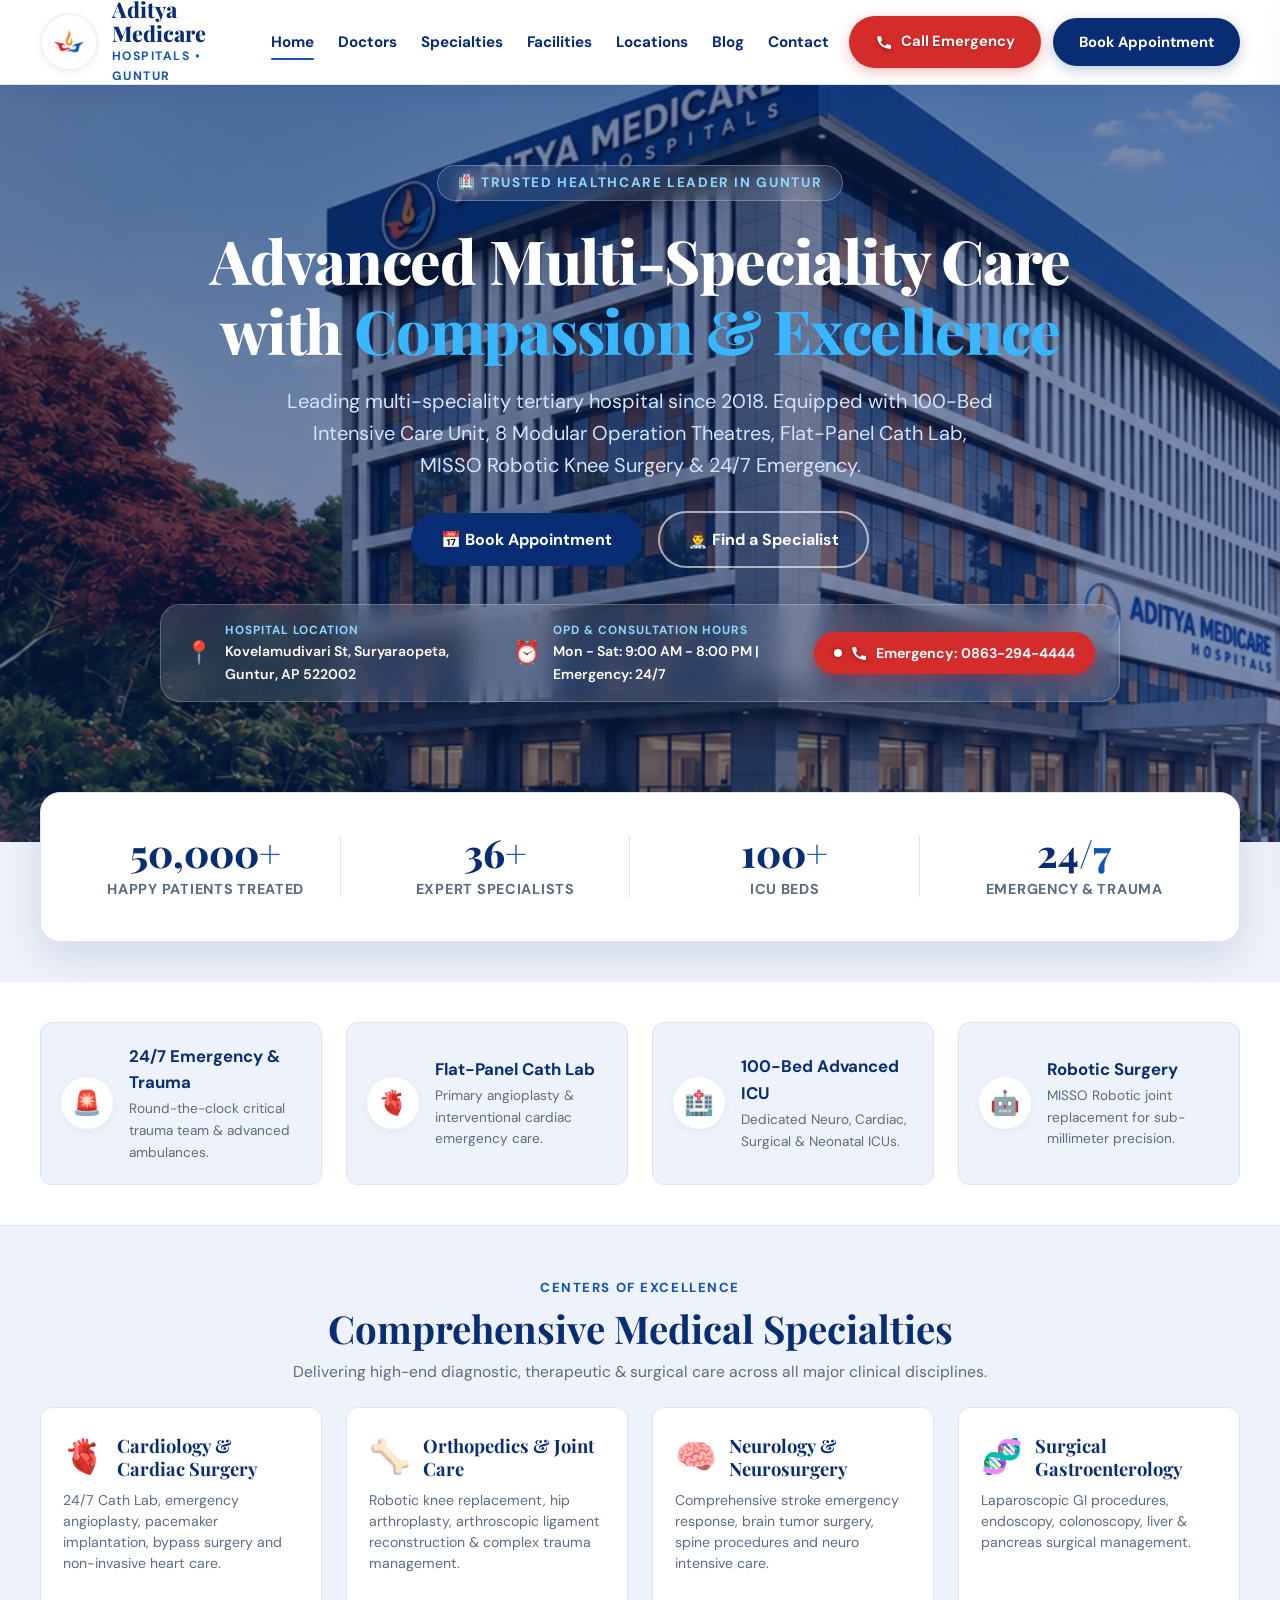
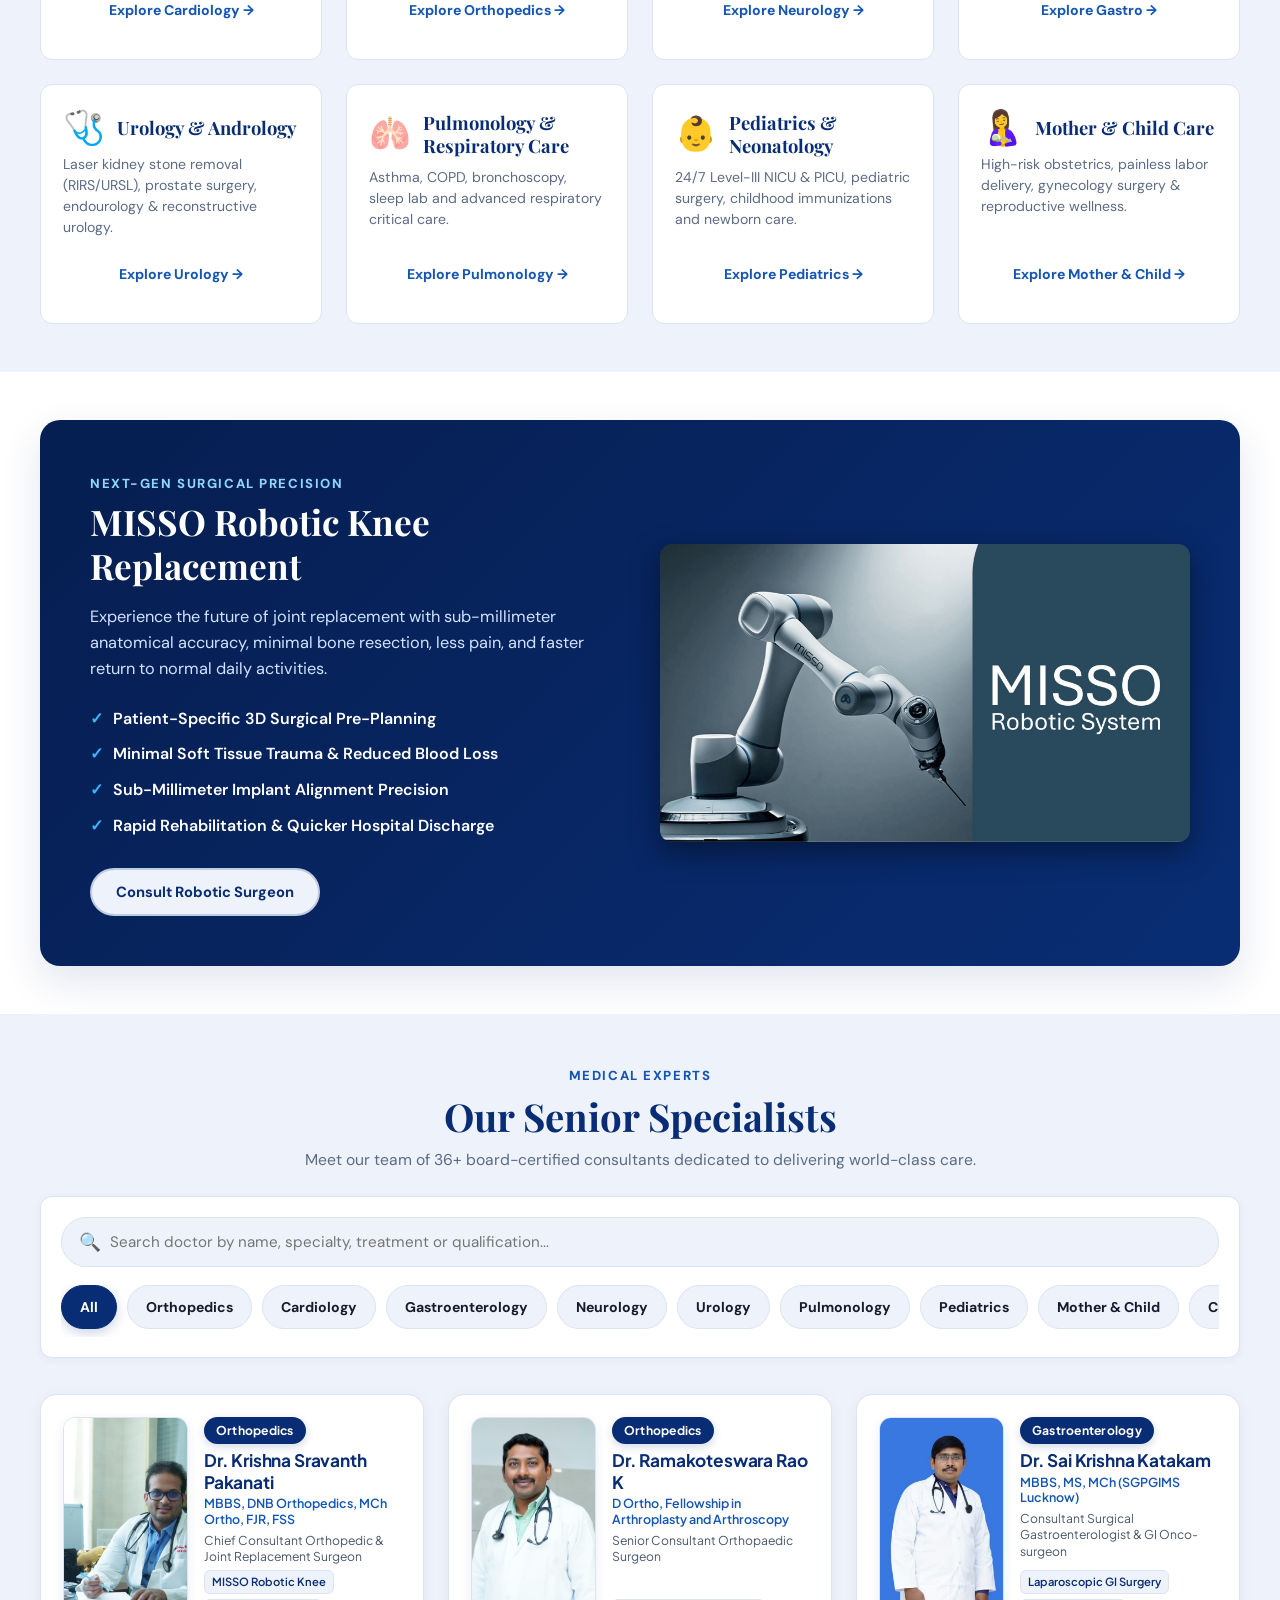
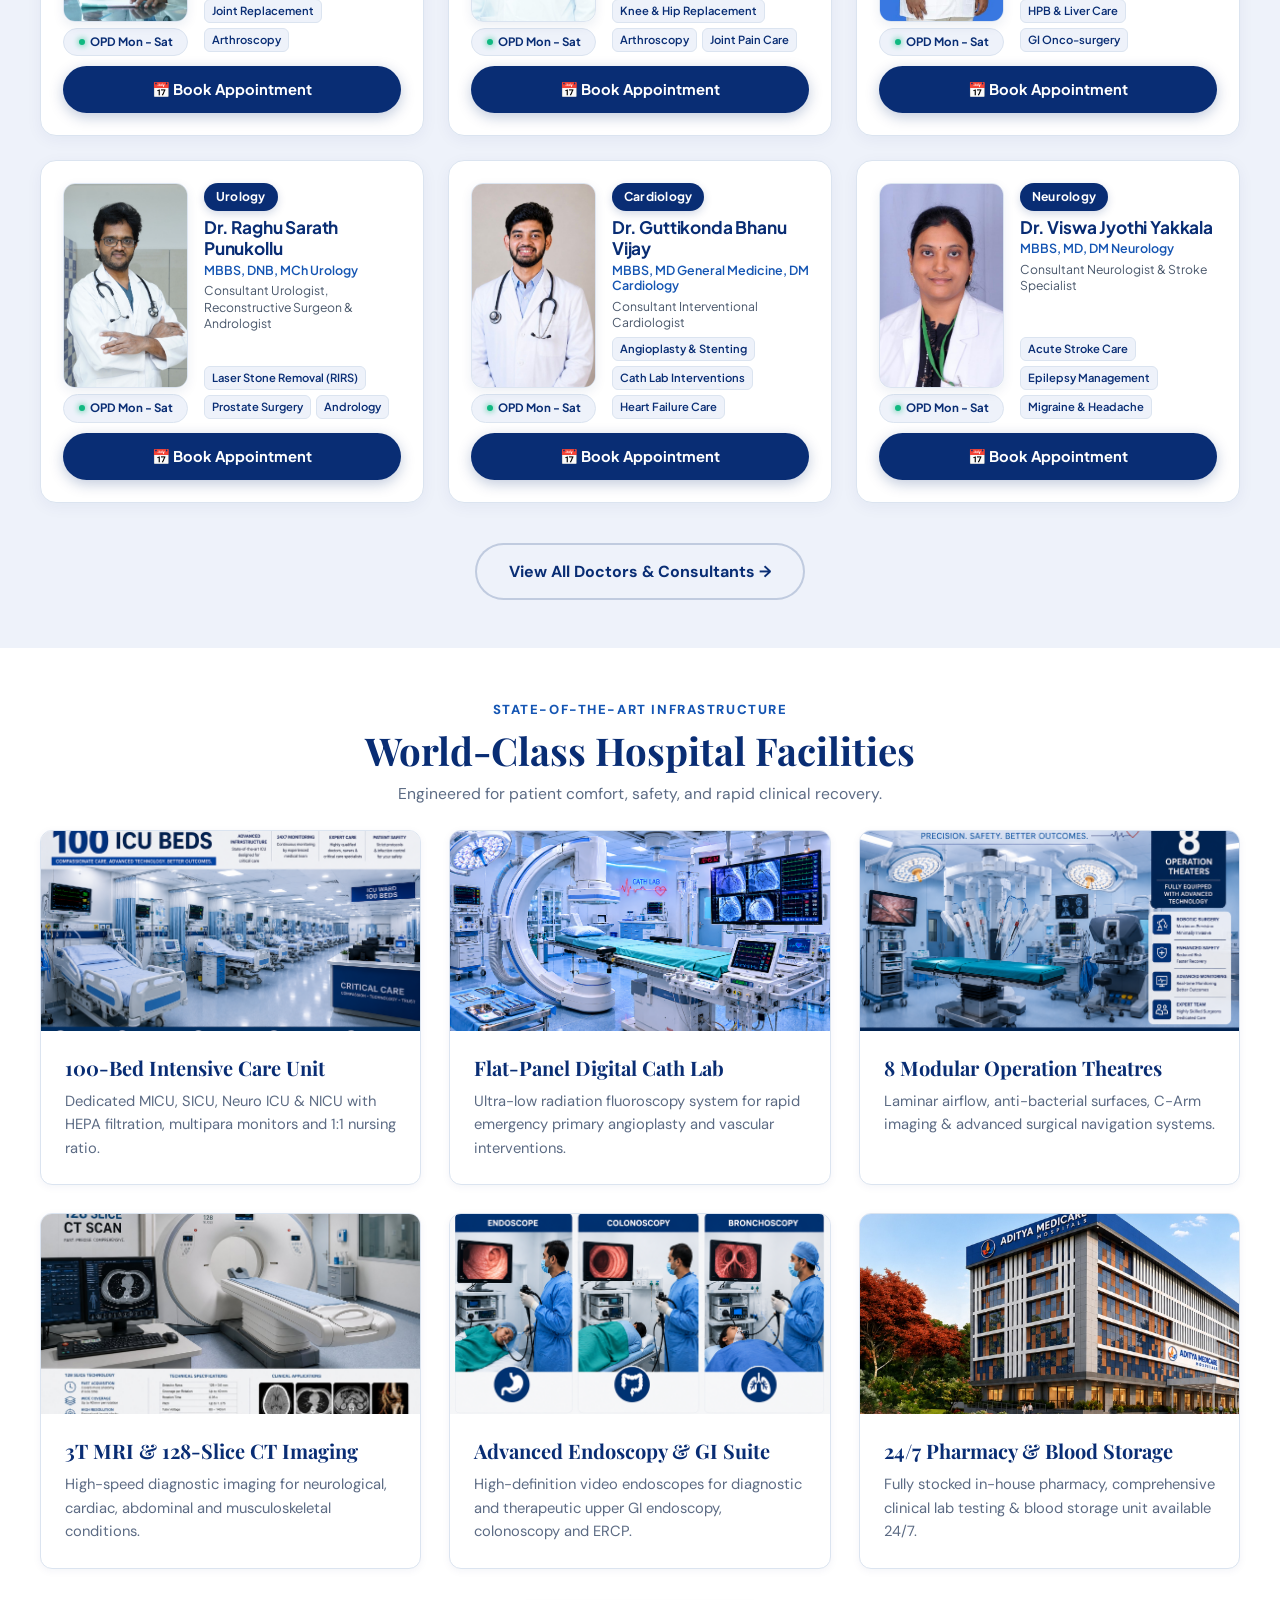
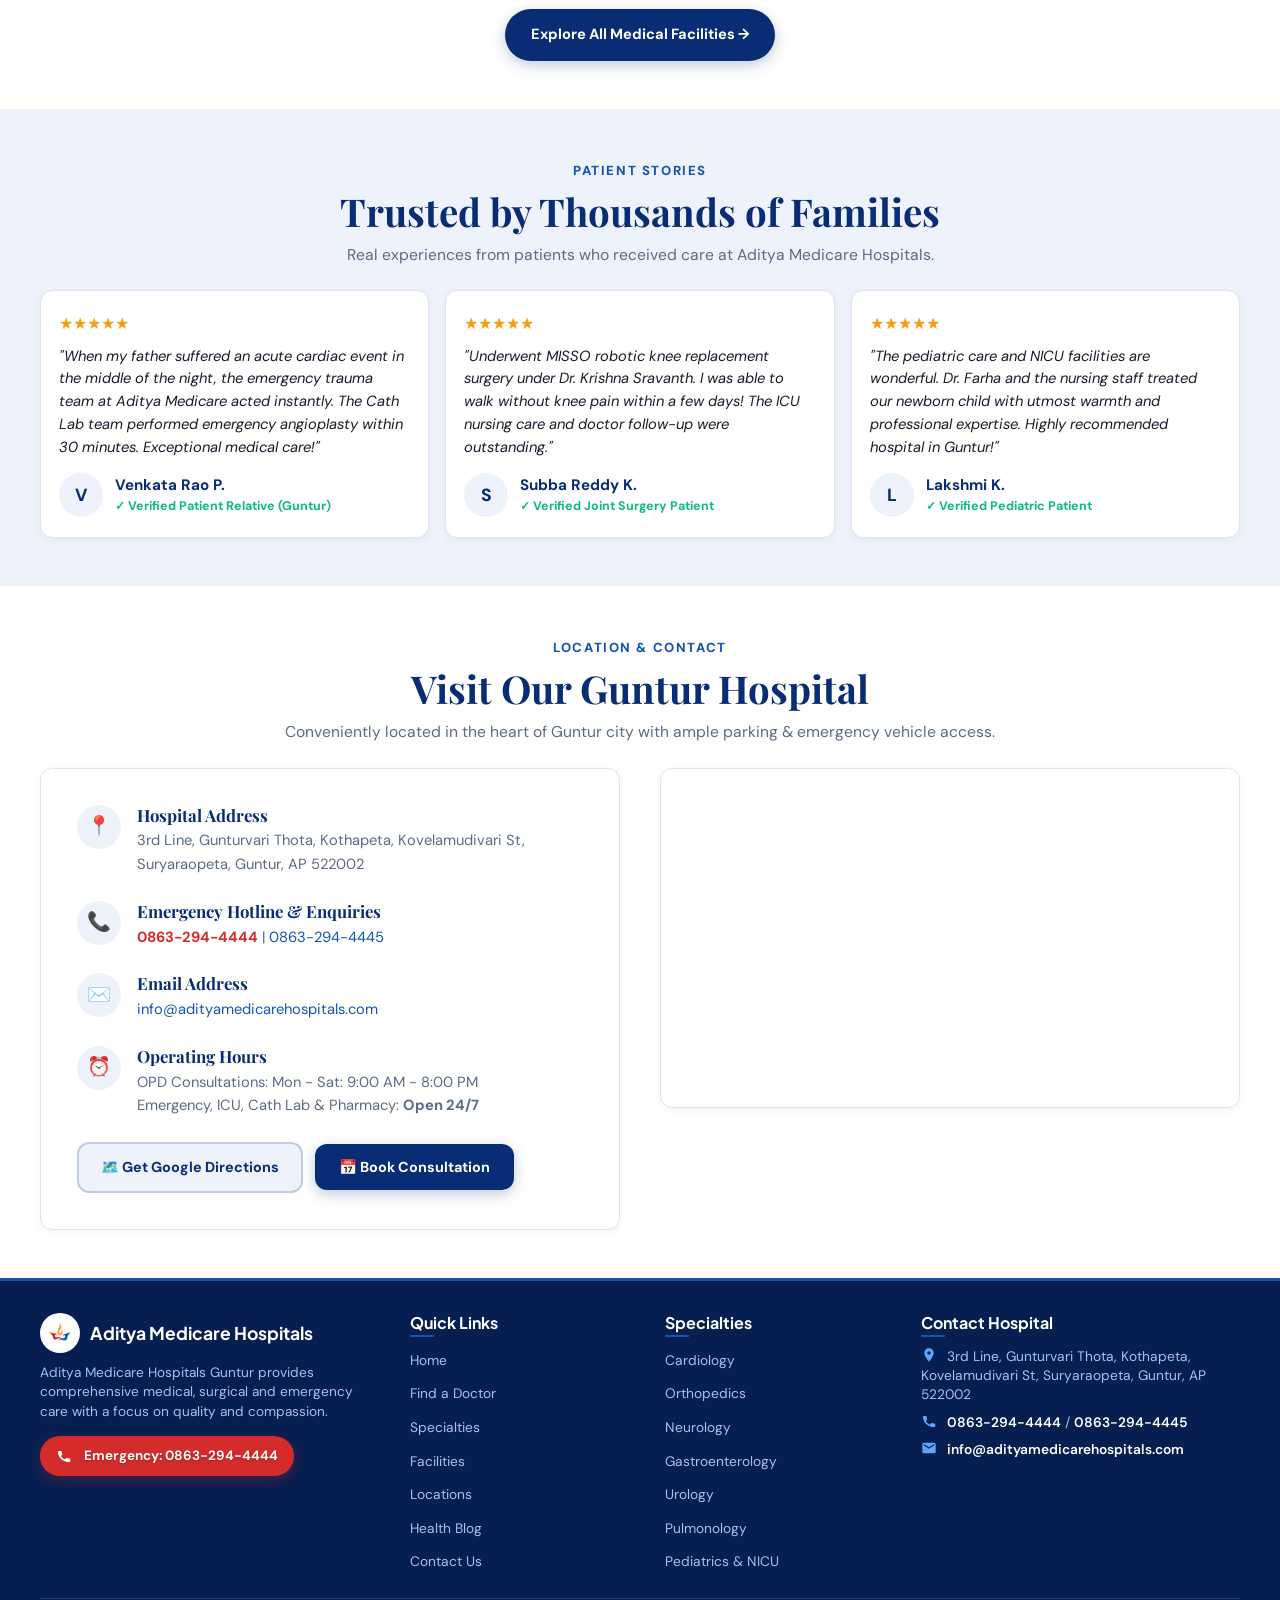
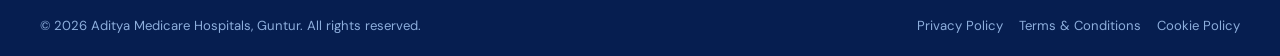
==== commit f87a5554: "Remove line clamp truncation from doctor-designation so full designation titles render completely wi" ====
--- a/index.html
+++ b/index.html
@@ -30,7 +30,7 @@
   <link href="https://fonts.googleapis.com/css2?family=DM+Sans:ital,wght@0,400;0,500;0,700;0,800;1,400&family=Playfair+Display:wght@600;700;800&display=swap" rel="stylesheet" />
   
   <!-- Stylesheet -->
-  <link rel="stylesheet" href="style.css?v=2300" />
+  <link rel="stylesheet" href="style.css?v=2400" />
 </head>
 
 <body>
--- a/style.css
+++ b/style.css
@@ -1104,16 +1104,12 @@
 }
 
 .doctor-designation {
-  font-size: 0.79rem;
+  font-size: 0.76rem;
   color: #475569;
   font-family: 'Plus Jakarta Sans', 'DM Sans', sans-serif;
   line-height: 1.35;
   margin-bottom: 6px;
-  min-height: 2.6em;
-  display: -webkit-box;
-  -webkit-line-clamp: 2;
-  -webkit-box-orient: vertical;
-  overflow: hidden;
+  display: block;
 }
 
 .doctor-treatments {
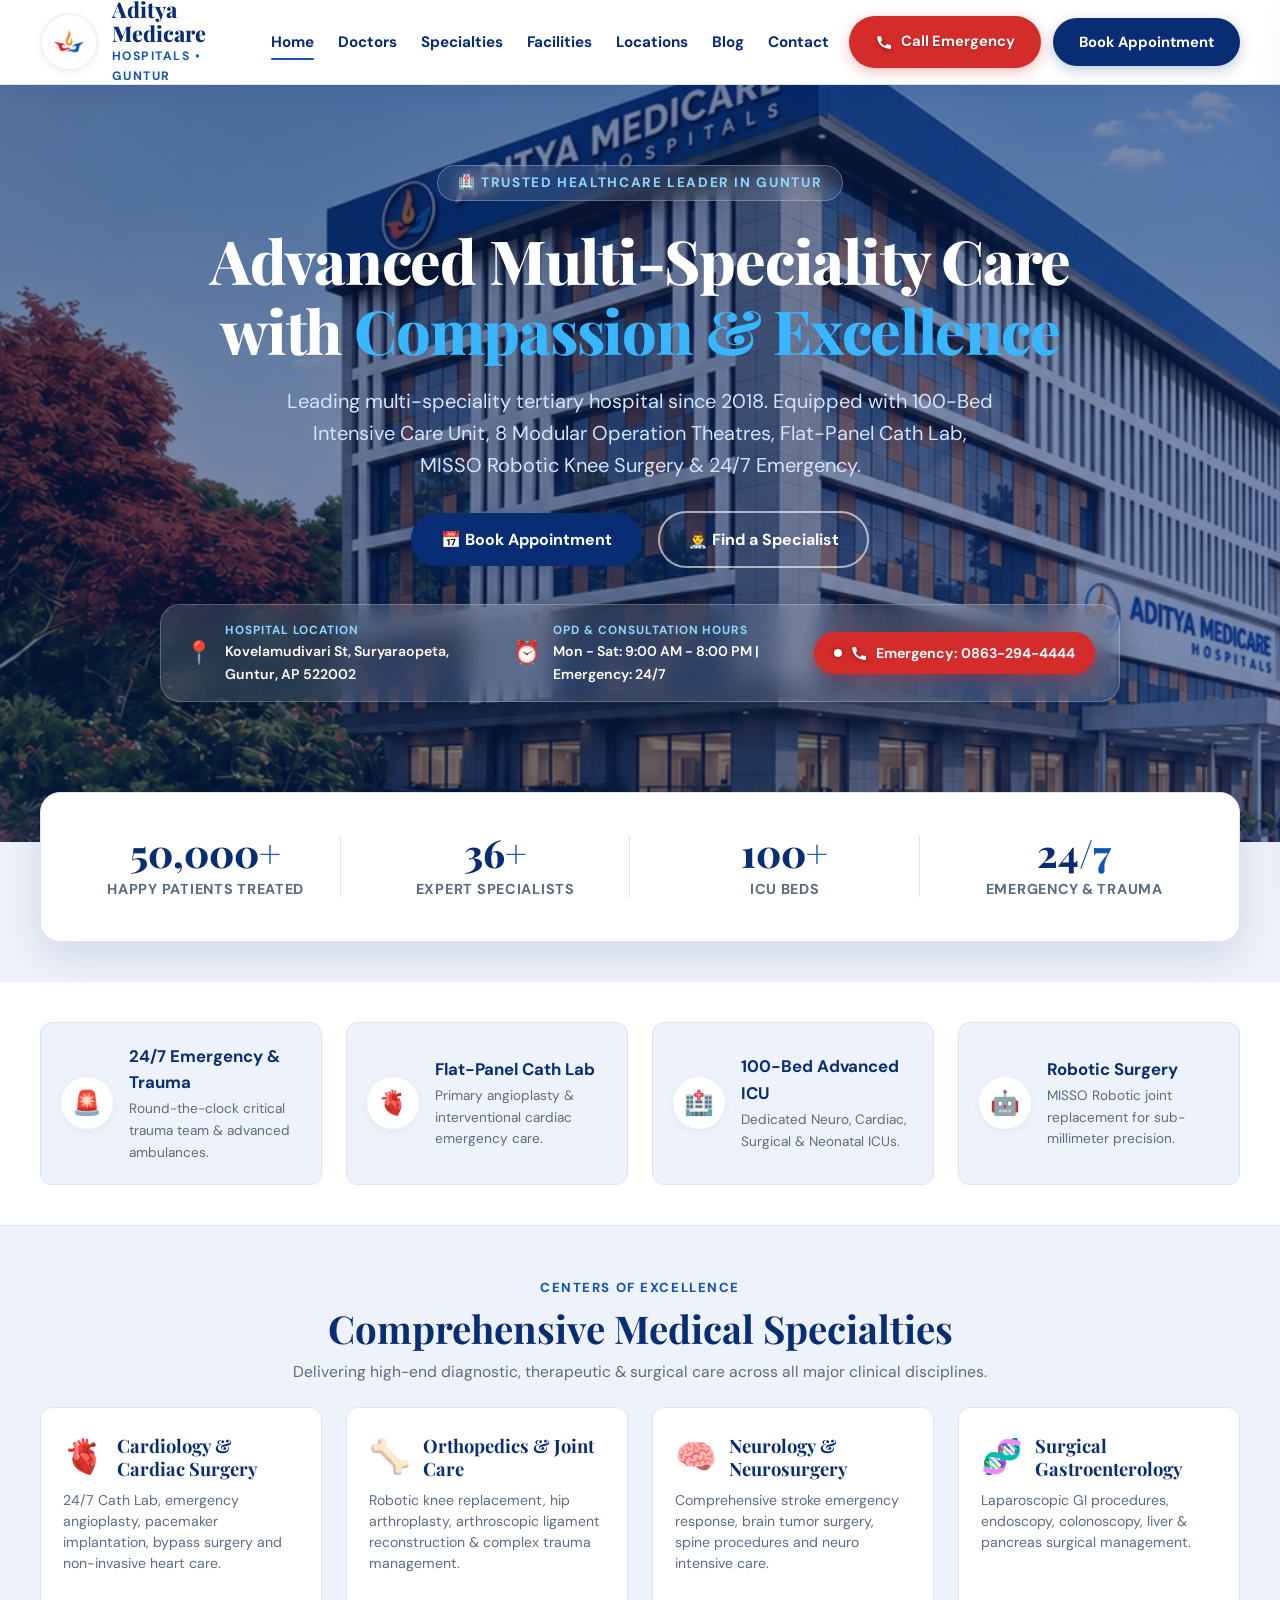
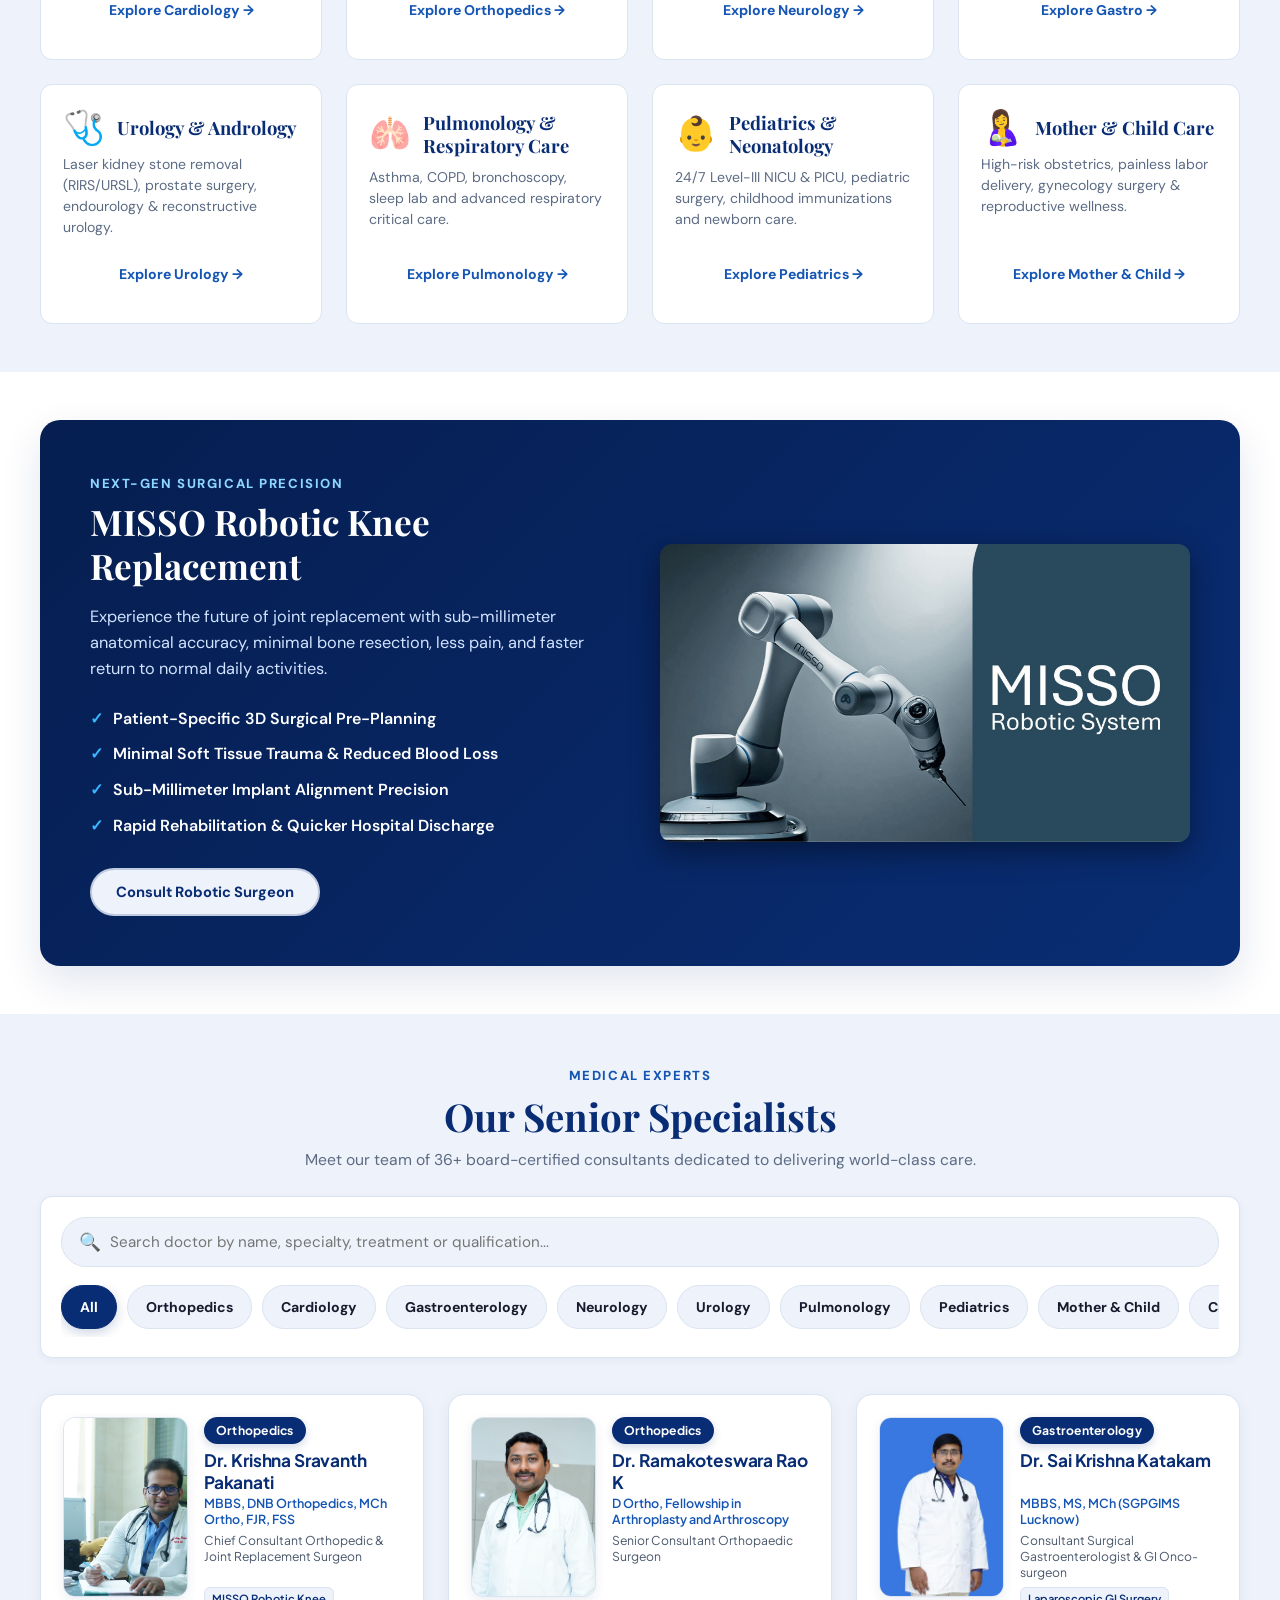
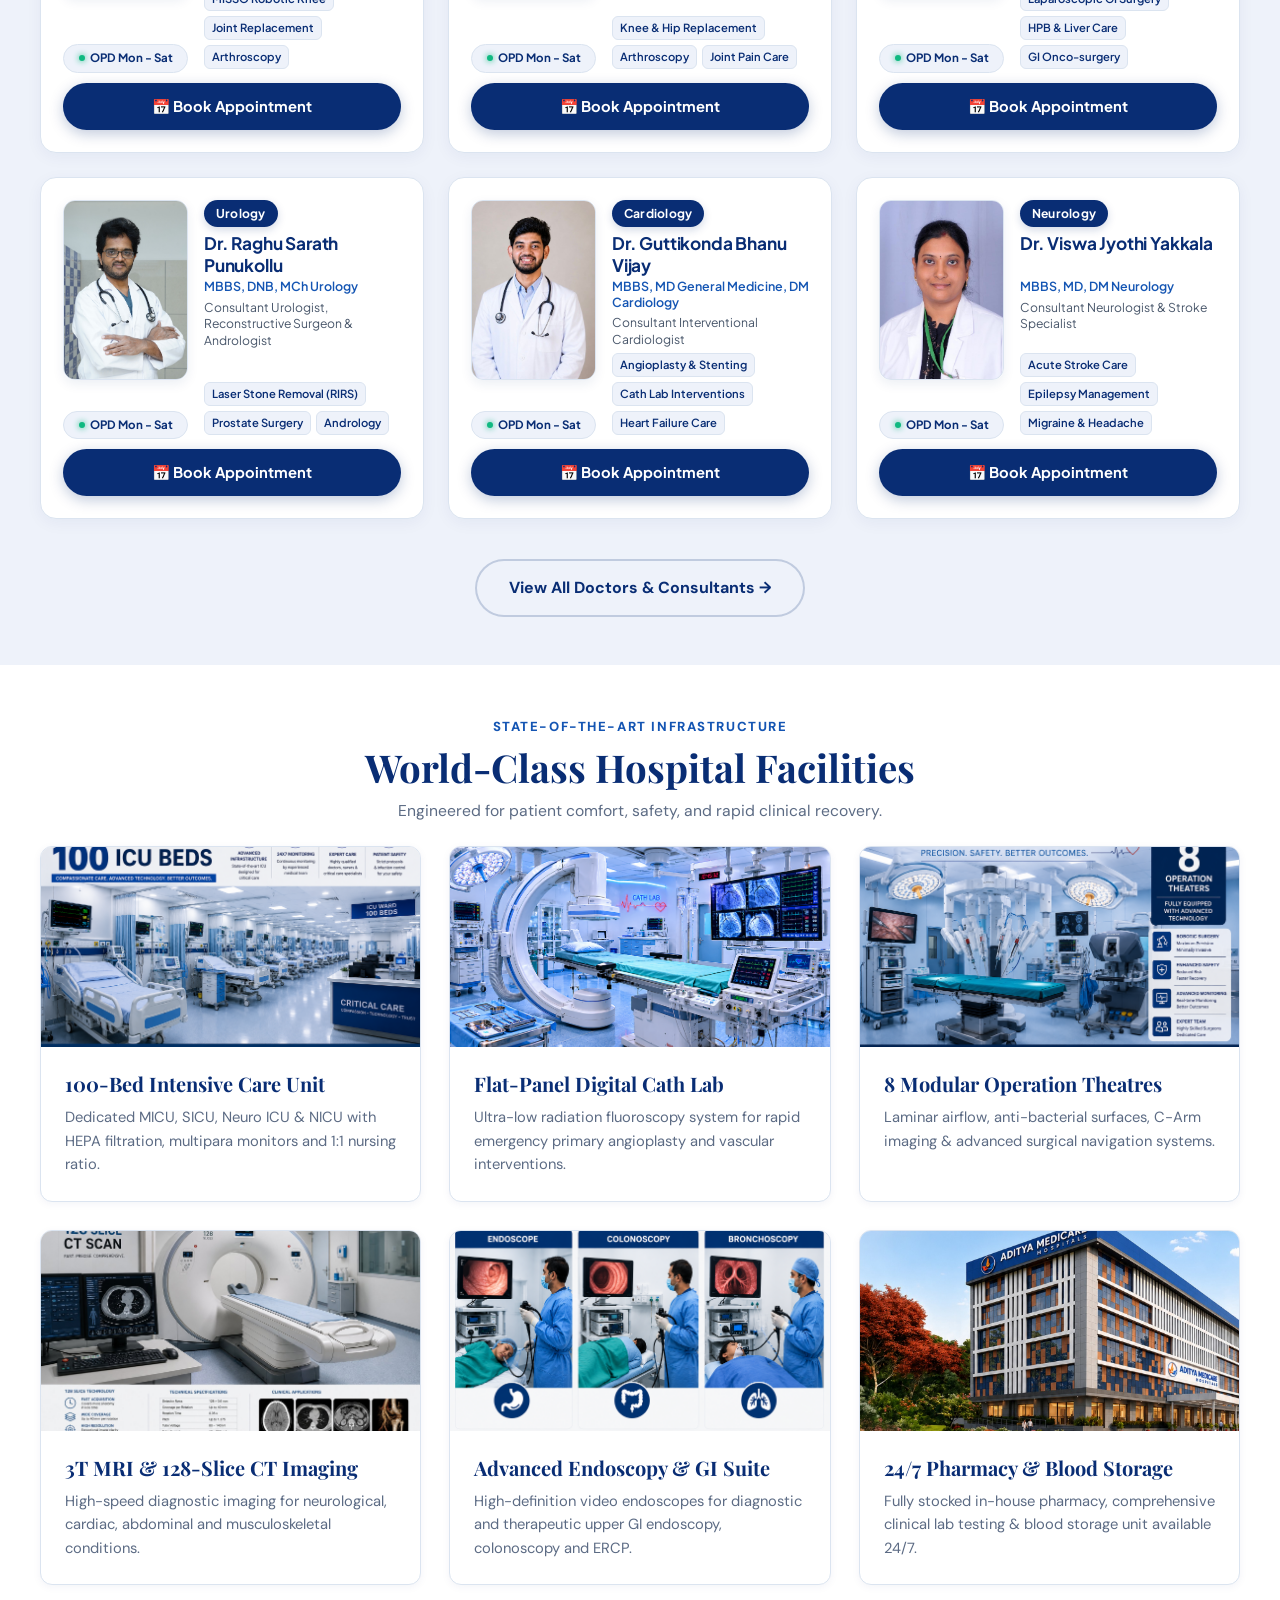
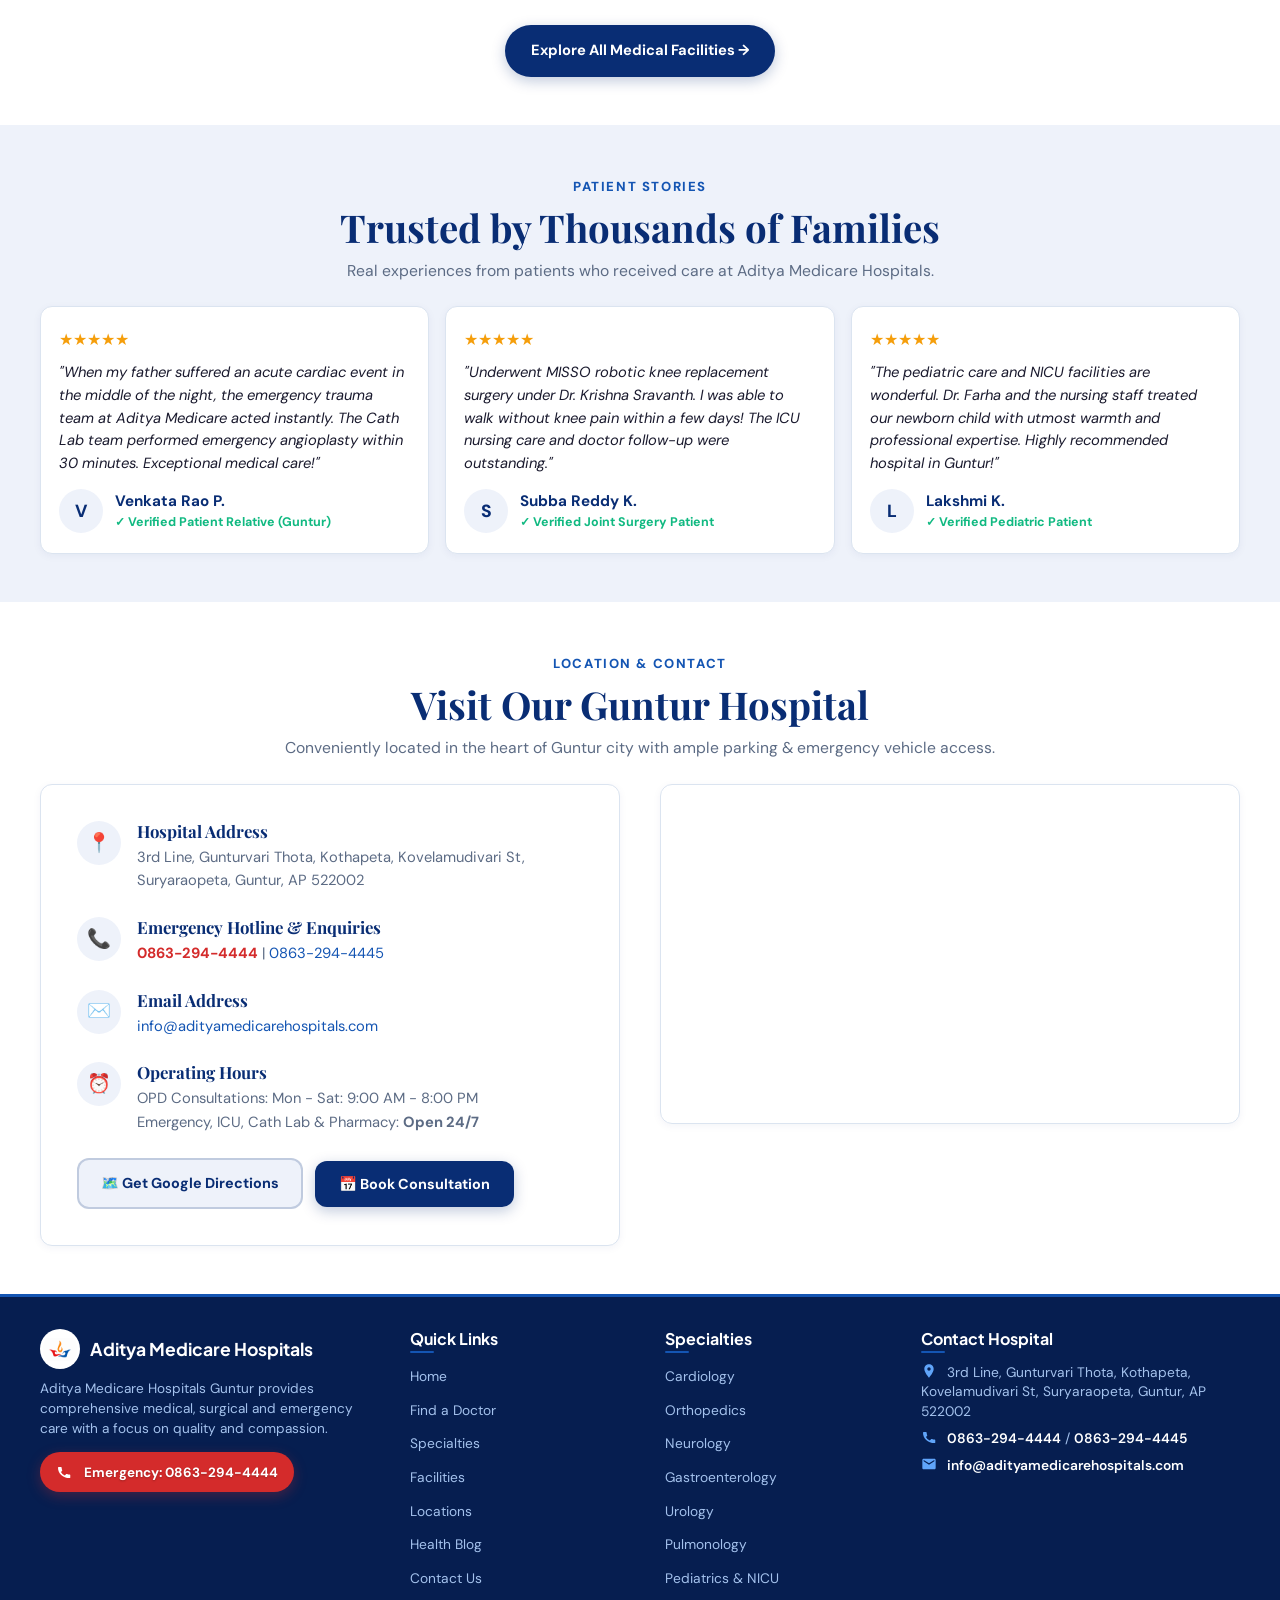
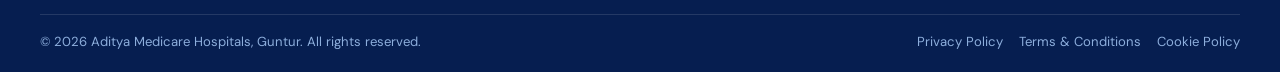
==== commit accee043: "Lock doctor photo wrapper to fixed 180px height so image height never varies due to text length, and" ====
--- a/index.html
+++ b/index.html
@@ -30,7 +30,7 @@
   <link href="https://fonts.googleapis.com/css2?family=DM+Sans:ital,wght@0,400;0,500;0,700;0,800;1,400&family=Playfair+Display:wght@600;700;800&display=swap" rel="stylesheet" />
   
   <!-- Stylesheet -->
-  <link rel="stylesheet" href="style.css?v=2400" />
+  <link rel="stylesheet" href="style.css?v=2500" />
 </head>
 
 <body>
--- a/style.css
+++ b/style.css
@@ -986,13 +986,14 @@
   gap: 6px;
   width: 125px;
   flex-shrink: 0;
-  height: 100%;
 }
 
 .doctor-photo-wrap {
-  width: 100%;
-  flex: 1;
-  min-height: 155px;
+  width: 125px;
+  height: 180px;
+  min-height: 180px;
+  max-height: 180px;
+  flex: 0 0 180px;
   border-radius: 12px;
   overflow: hidden;
   position: relative;
@@ -1092,6 +1093,7 @@
   letter-spacing: -0.01em;
   margin-bottom: 3px;
   line-height: 1.25;
+  min-height: 2.5em;
 }
 
 .doctor-qualification {
@@ -1109,6 +1111,7 @@
   font-family: 'Plus Jakarta Sans', 'DM Sans', sans-serif;
   line-height: 1.35;
   margin-bottom: 6px;
+  min-height: 2.7em;
   display: block;
 }
 
@@ -1116,6 +1119,7 @@
   display: flex;
   flex-wrap: wrap;
   gap: 5px;
+  min-height: 52px;
   margin-top: auto;
   margin-bottom: 4px;
 }
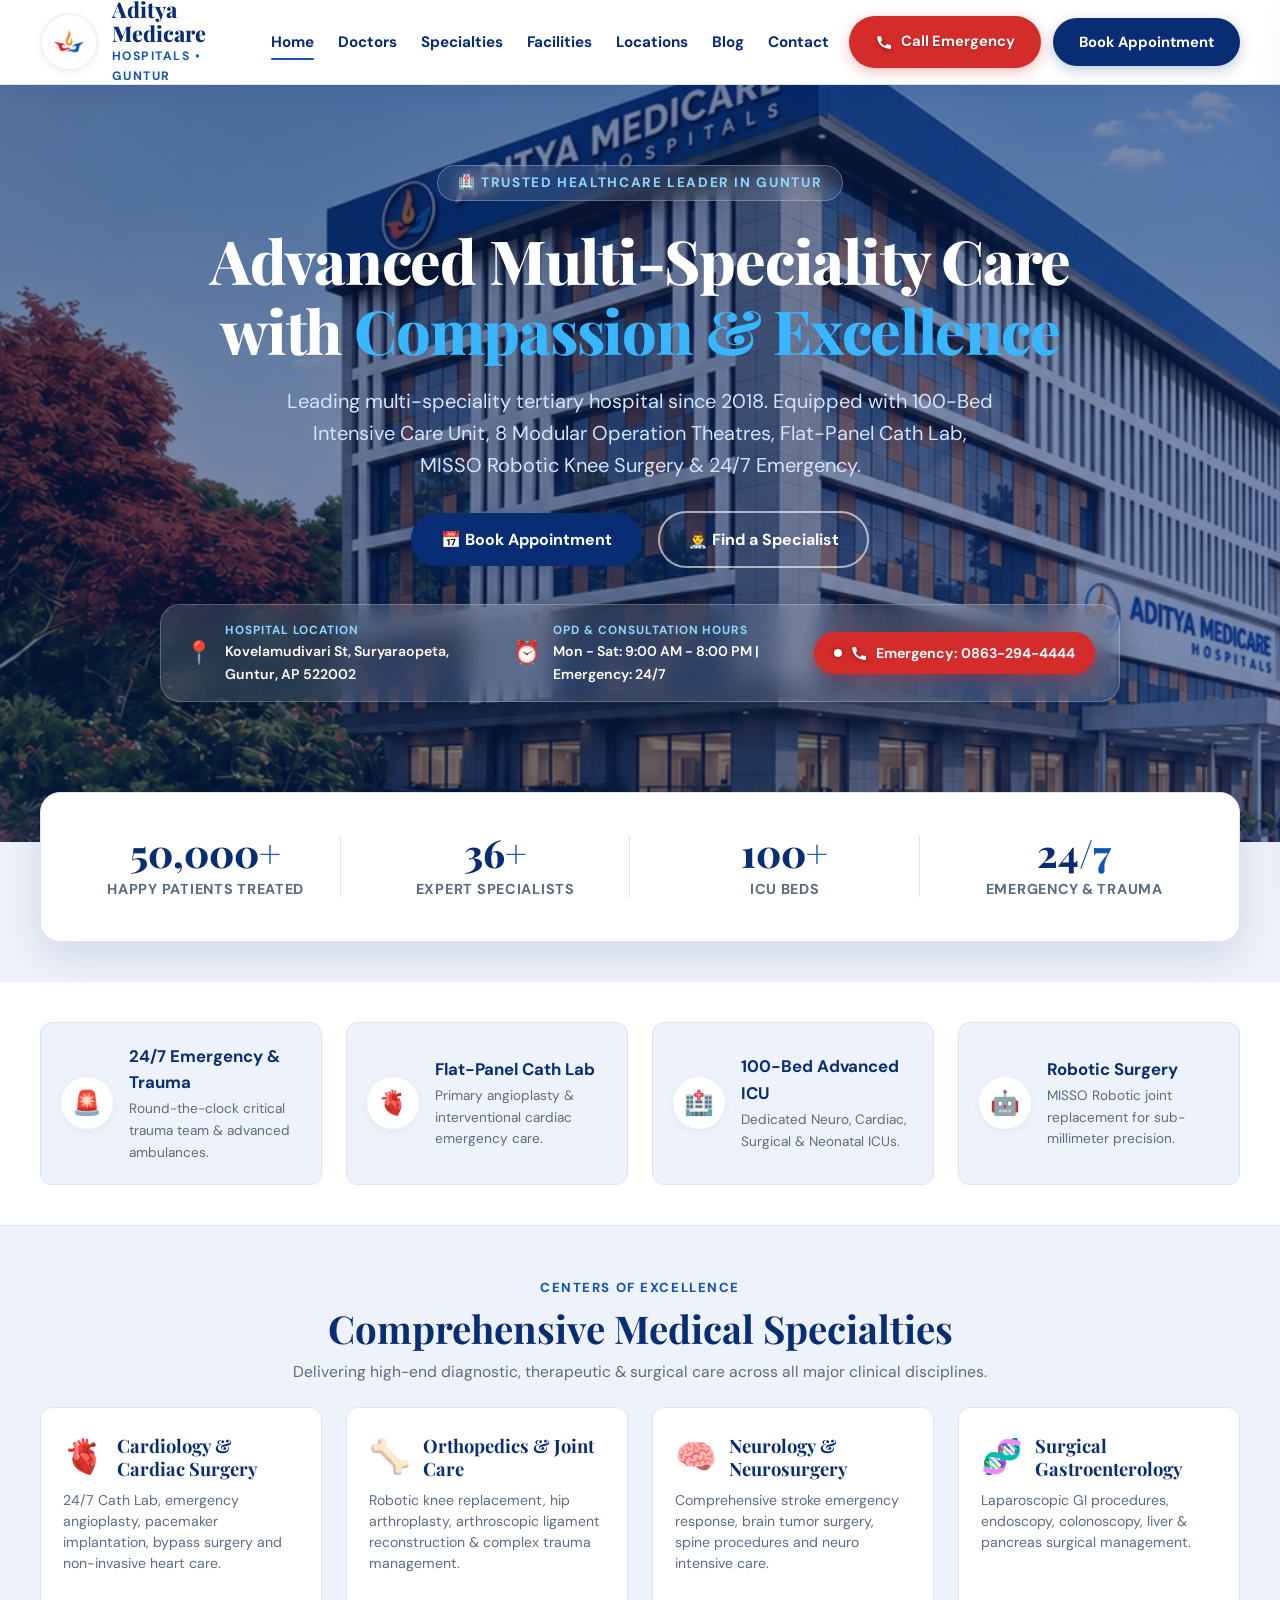
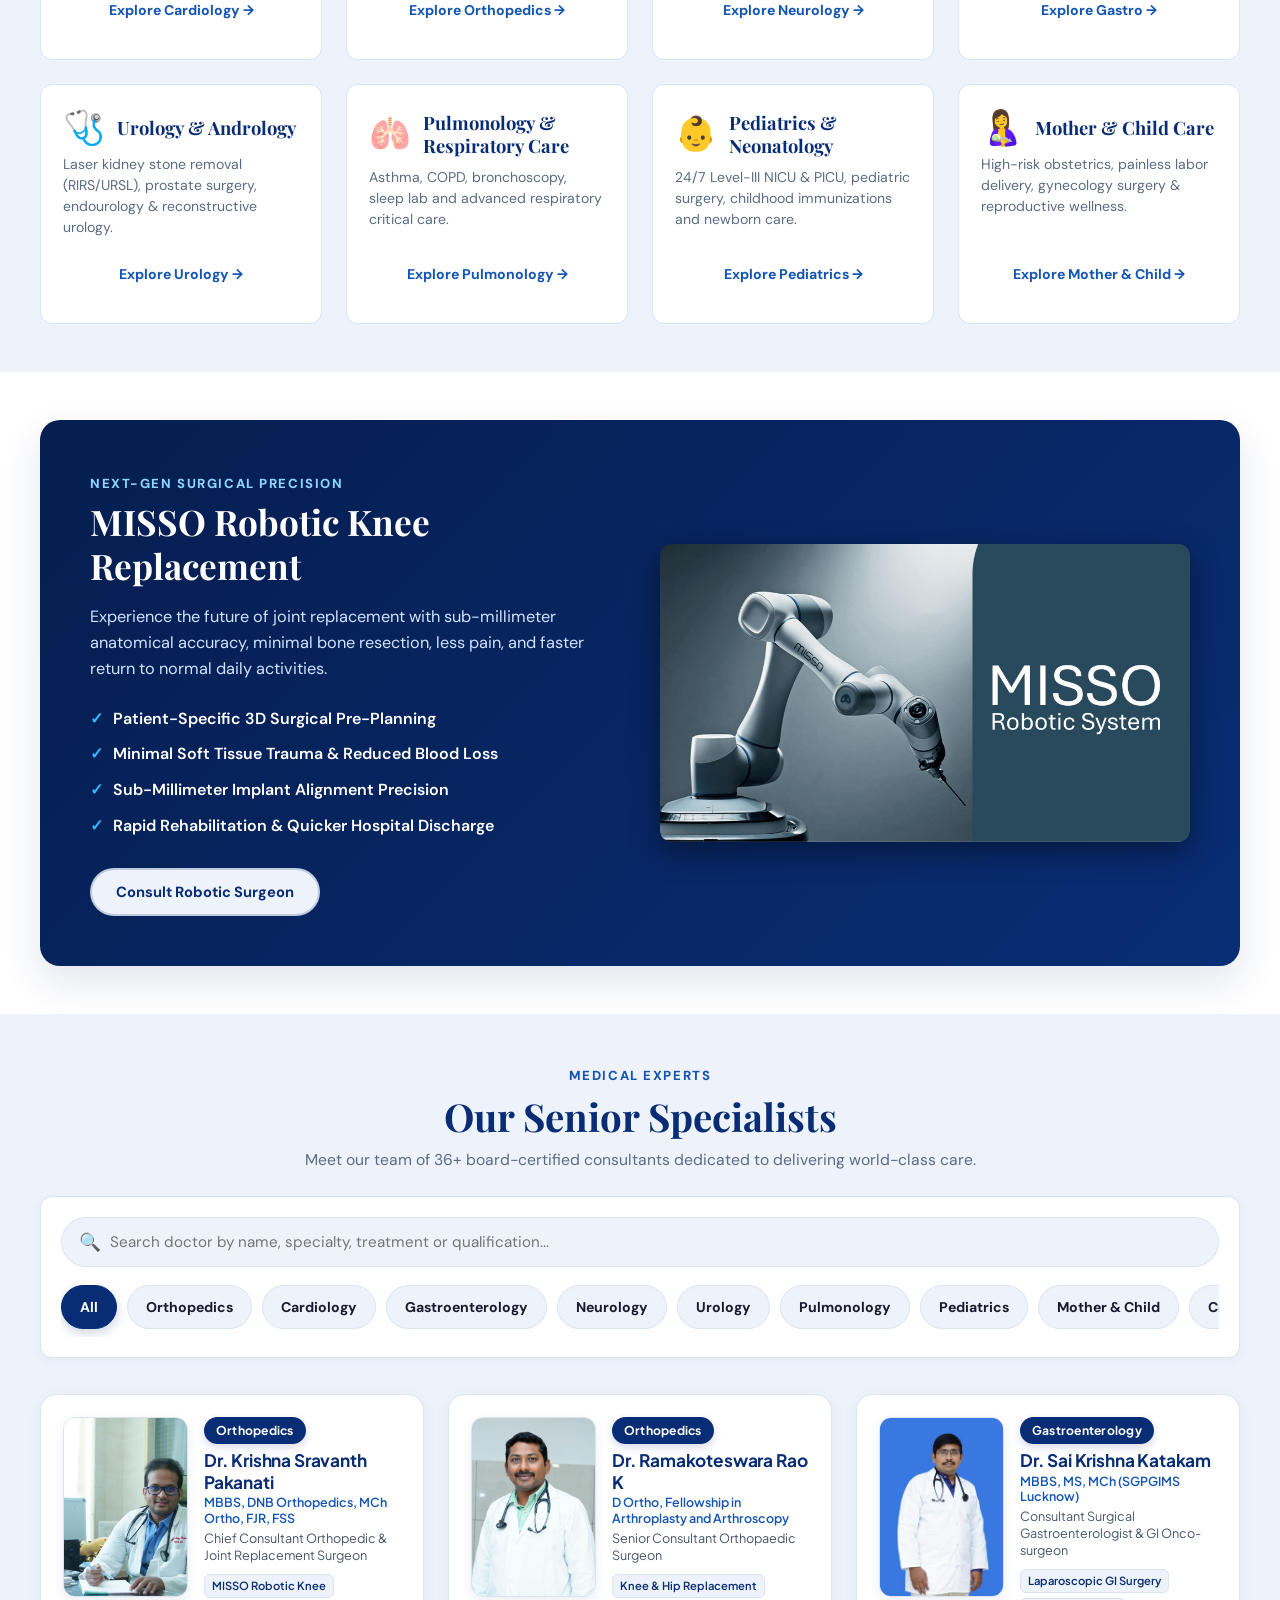
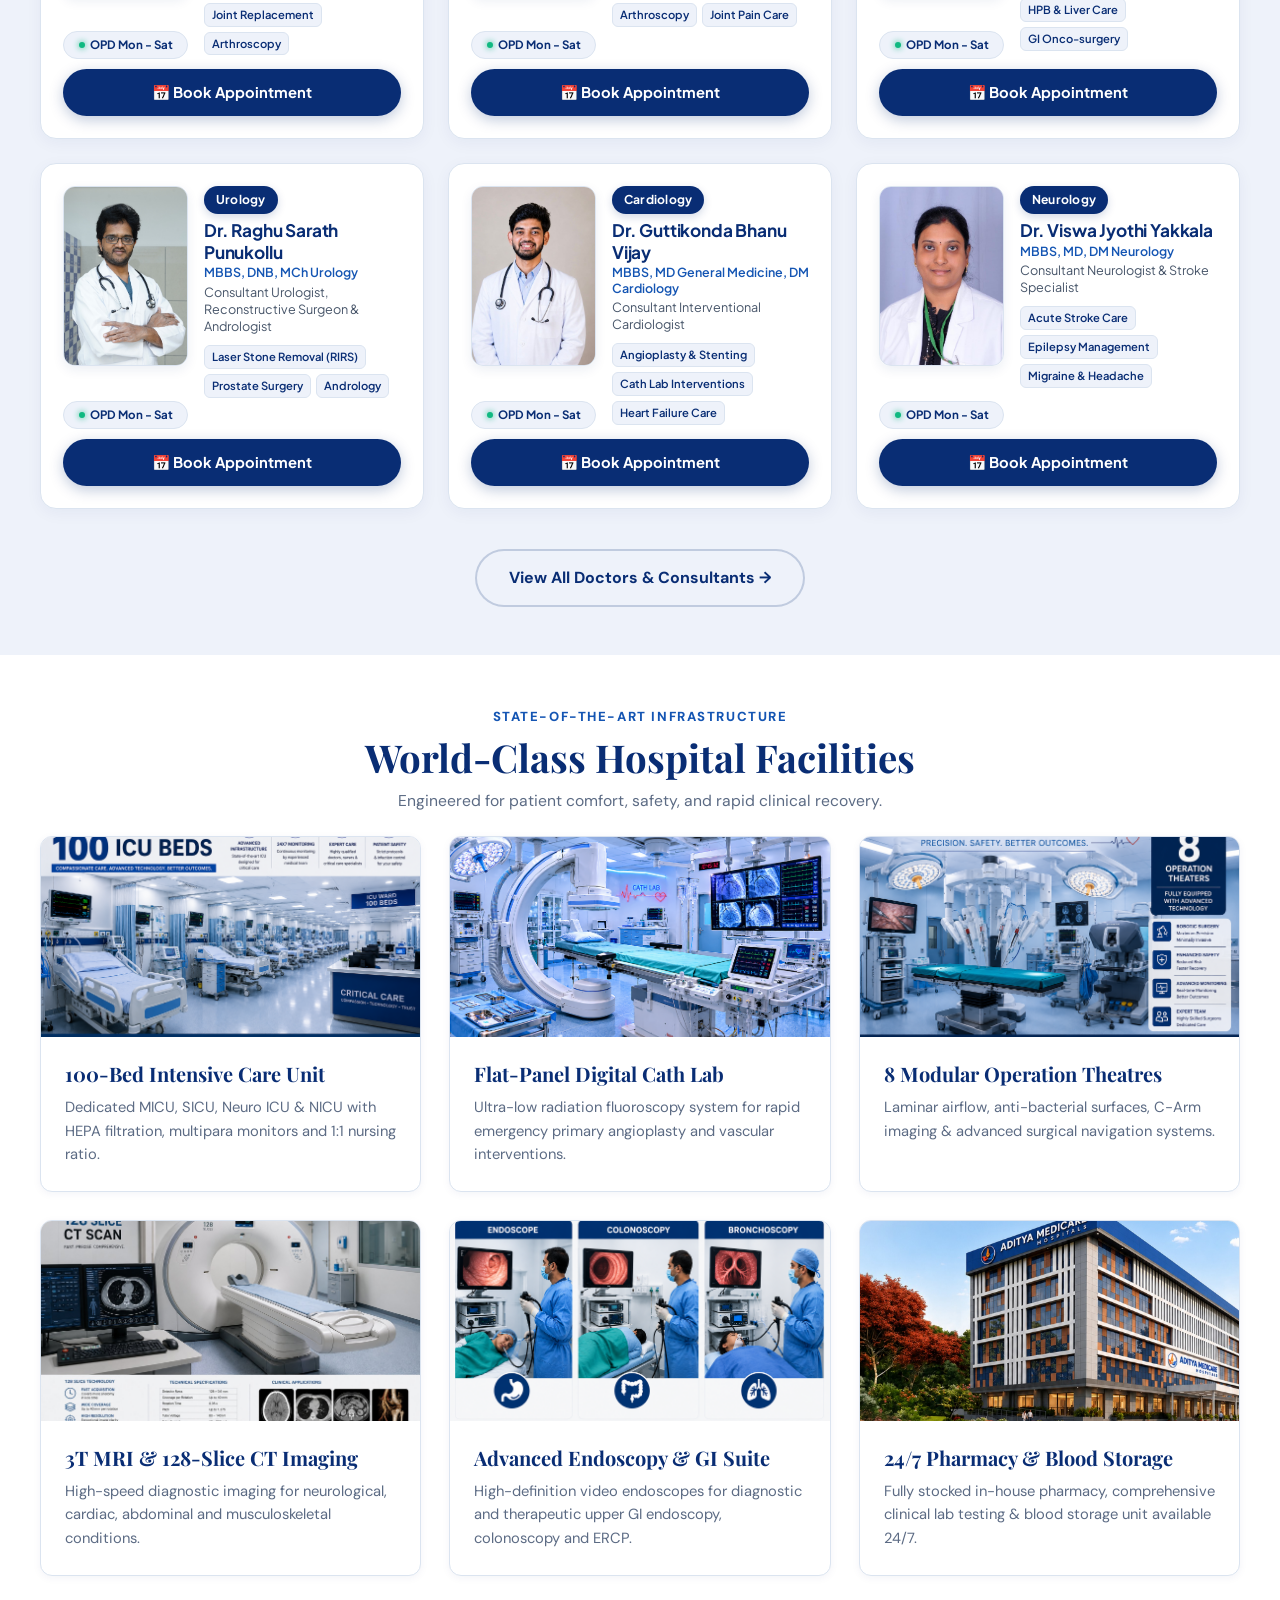
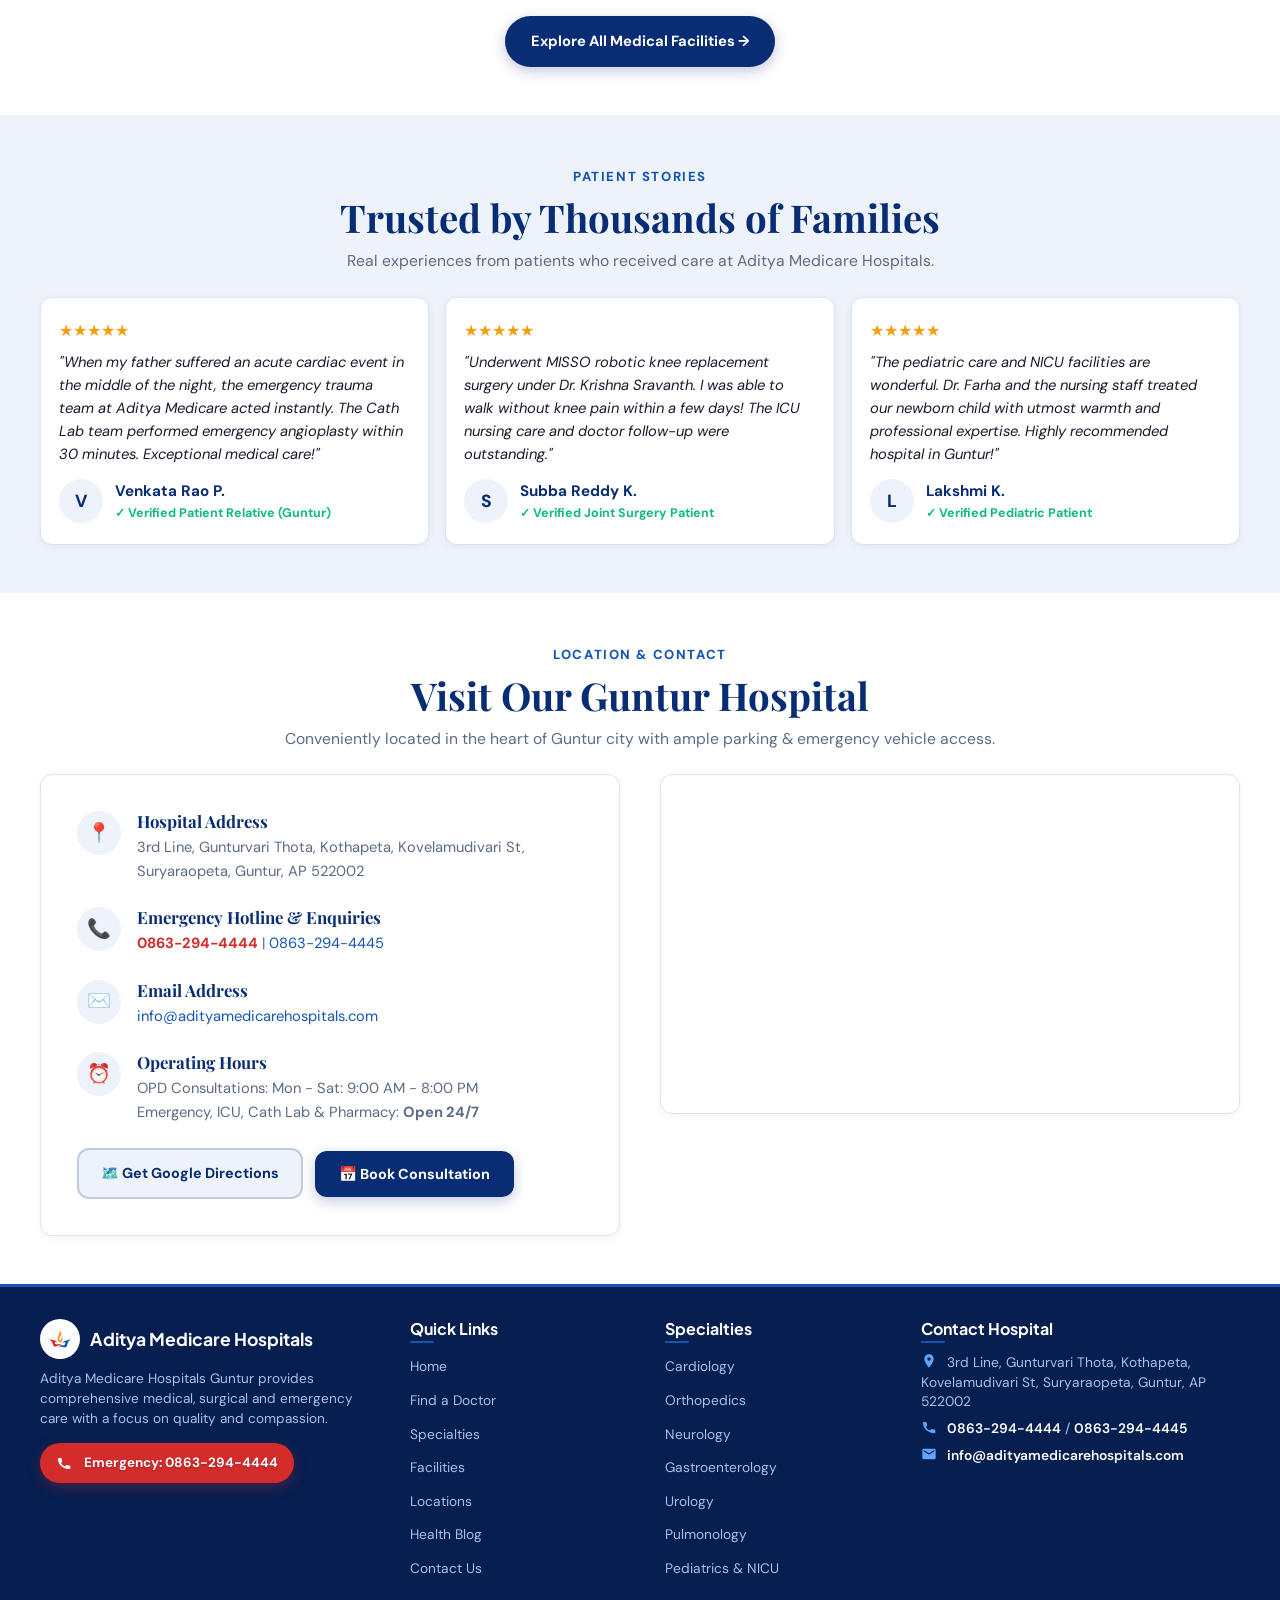
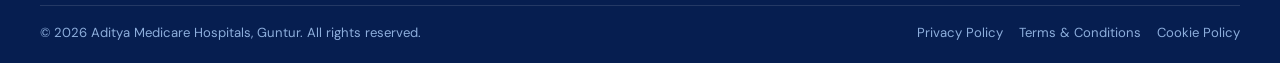
==== commit 353ca568: "Remove artificial min-height from doctor text slots and treatments so text elements stack naturally " ====
--- a/index.html
+++ b/index.html
@@ -30,7 +30,7 @@
   <link href="https://fonts.googleapis.com/css2?family=DM+Sans:ital,wght@0,400;0,500;0,700;0,800;1,400&family=Playfair+Display:wght@600;700;800&display=swap" rel="stylesheet" />
   
   <!-- Stylesheet -->
-  <link rel="stylesheet" href="style.css?v=2500" />
+  <link rel="stylesheet" href="style.css?v=2600" />
 </head>
 
 <body>
--- a/style.css
+++ b/style.css
@@ -1091,9 +1091,8 @@
   color: var(--navy);
   font-family: 'Plus Jakarta Sans', 'DM Sans', sans-serif;
   letter-spacing: -0.01em;
-  margin-bottom: 3px;
+  margin-bottom: 2px;
   line-height: 1.25;
-  min-height: 2.5em;
 }
 
 .doctor-qualification {
@@ -1101,17 +1100,16 @@
   font-weight: 600;
   color: var(--blue);
   font-family: 'Plus Jakarta Sans', 'DM Sans', sans-serif;
-  margin-bottom: 4px;
+  margin-bottom: 3px;
   line-height: 1.25;
 }
 
 .doctor-designation {
-  font-size: 0.76rem;
+  font-size: 0.79rem;
   color: #475569;
   font-family: 'Plus Jakarta Sans', 'DM Sans', sans-serif;
   line-height: 1.35;
   margin-bottom: 6px;
-  min-height: 2.7em;
   display: block;
 }
 
@@ -1119,8 +1117,7 @@
   display: flex;
   flex-wrap: wrap;
   gap: 5px;
-  min-height: 52px;
-  margin-top: auto;
+  margin-top: 4px;
   margin-bottom: 4px;
 }
 
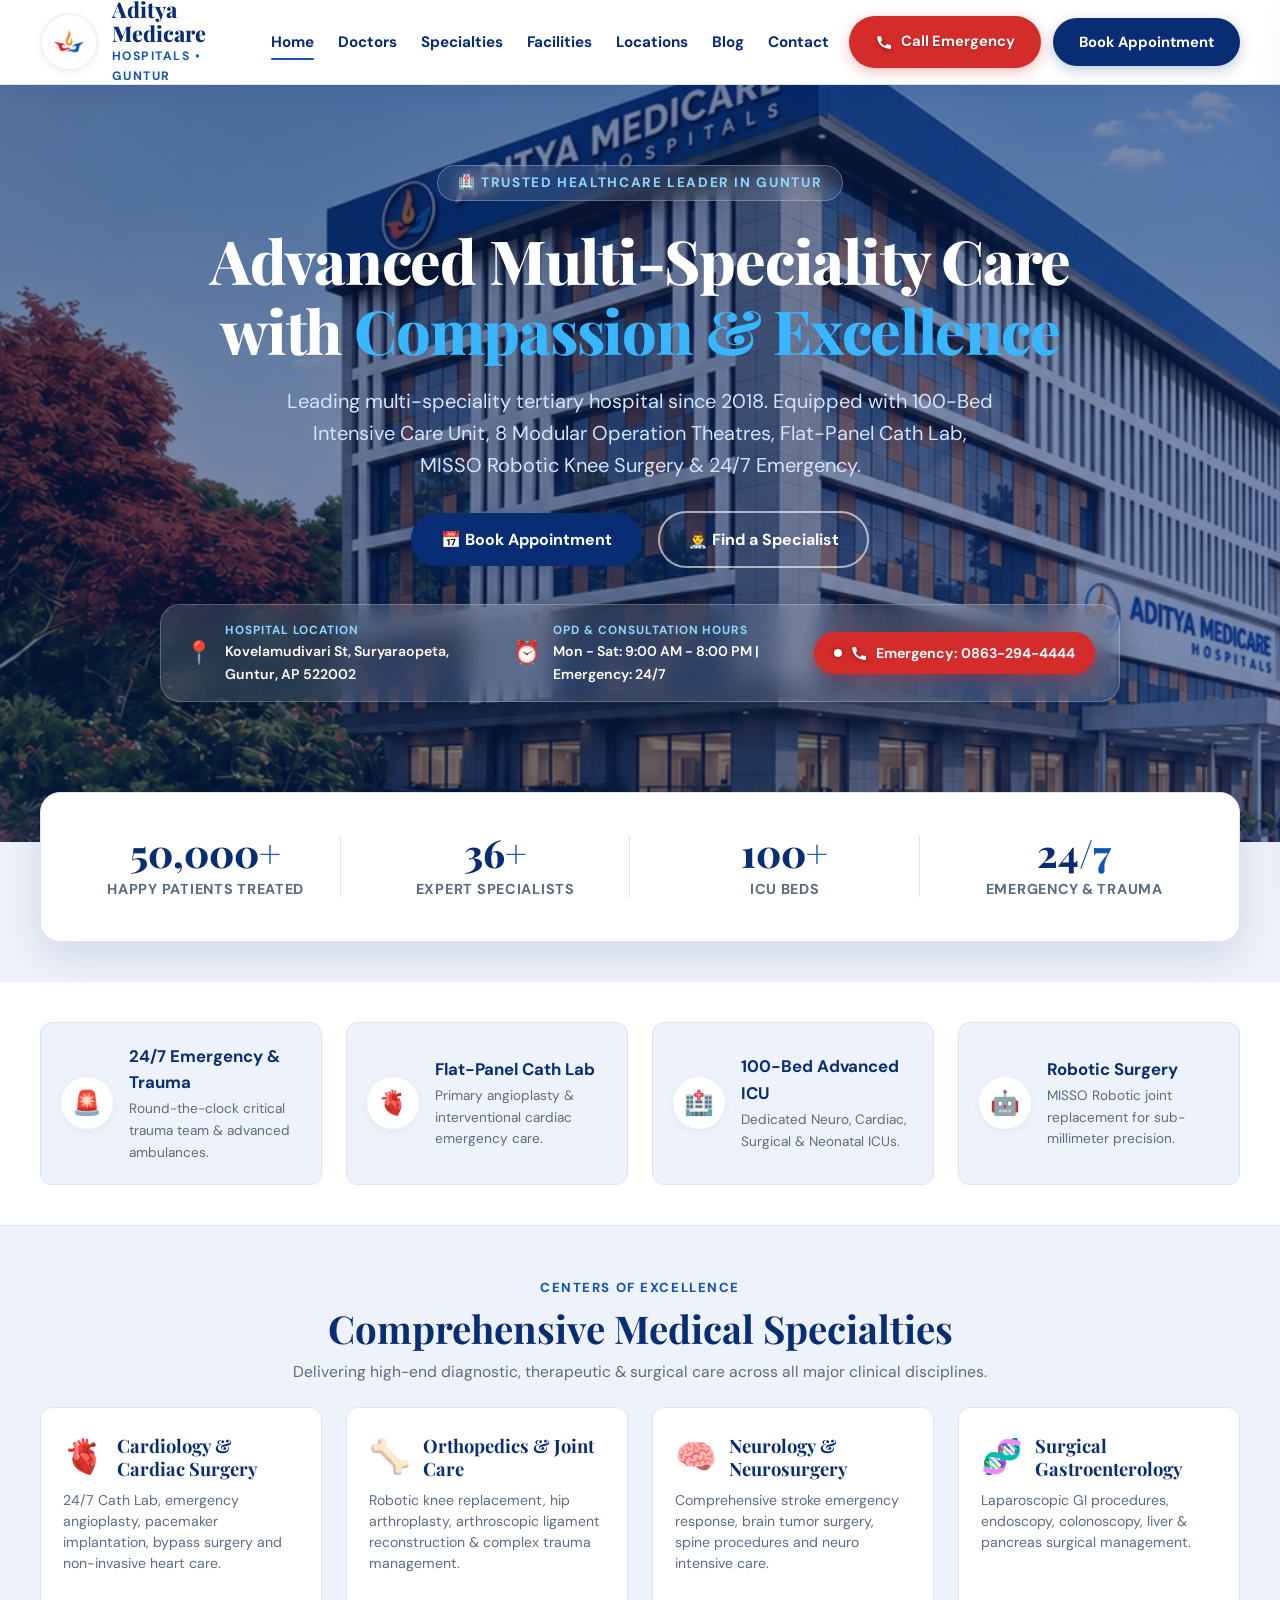
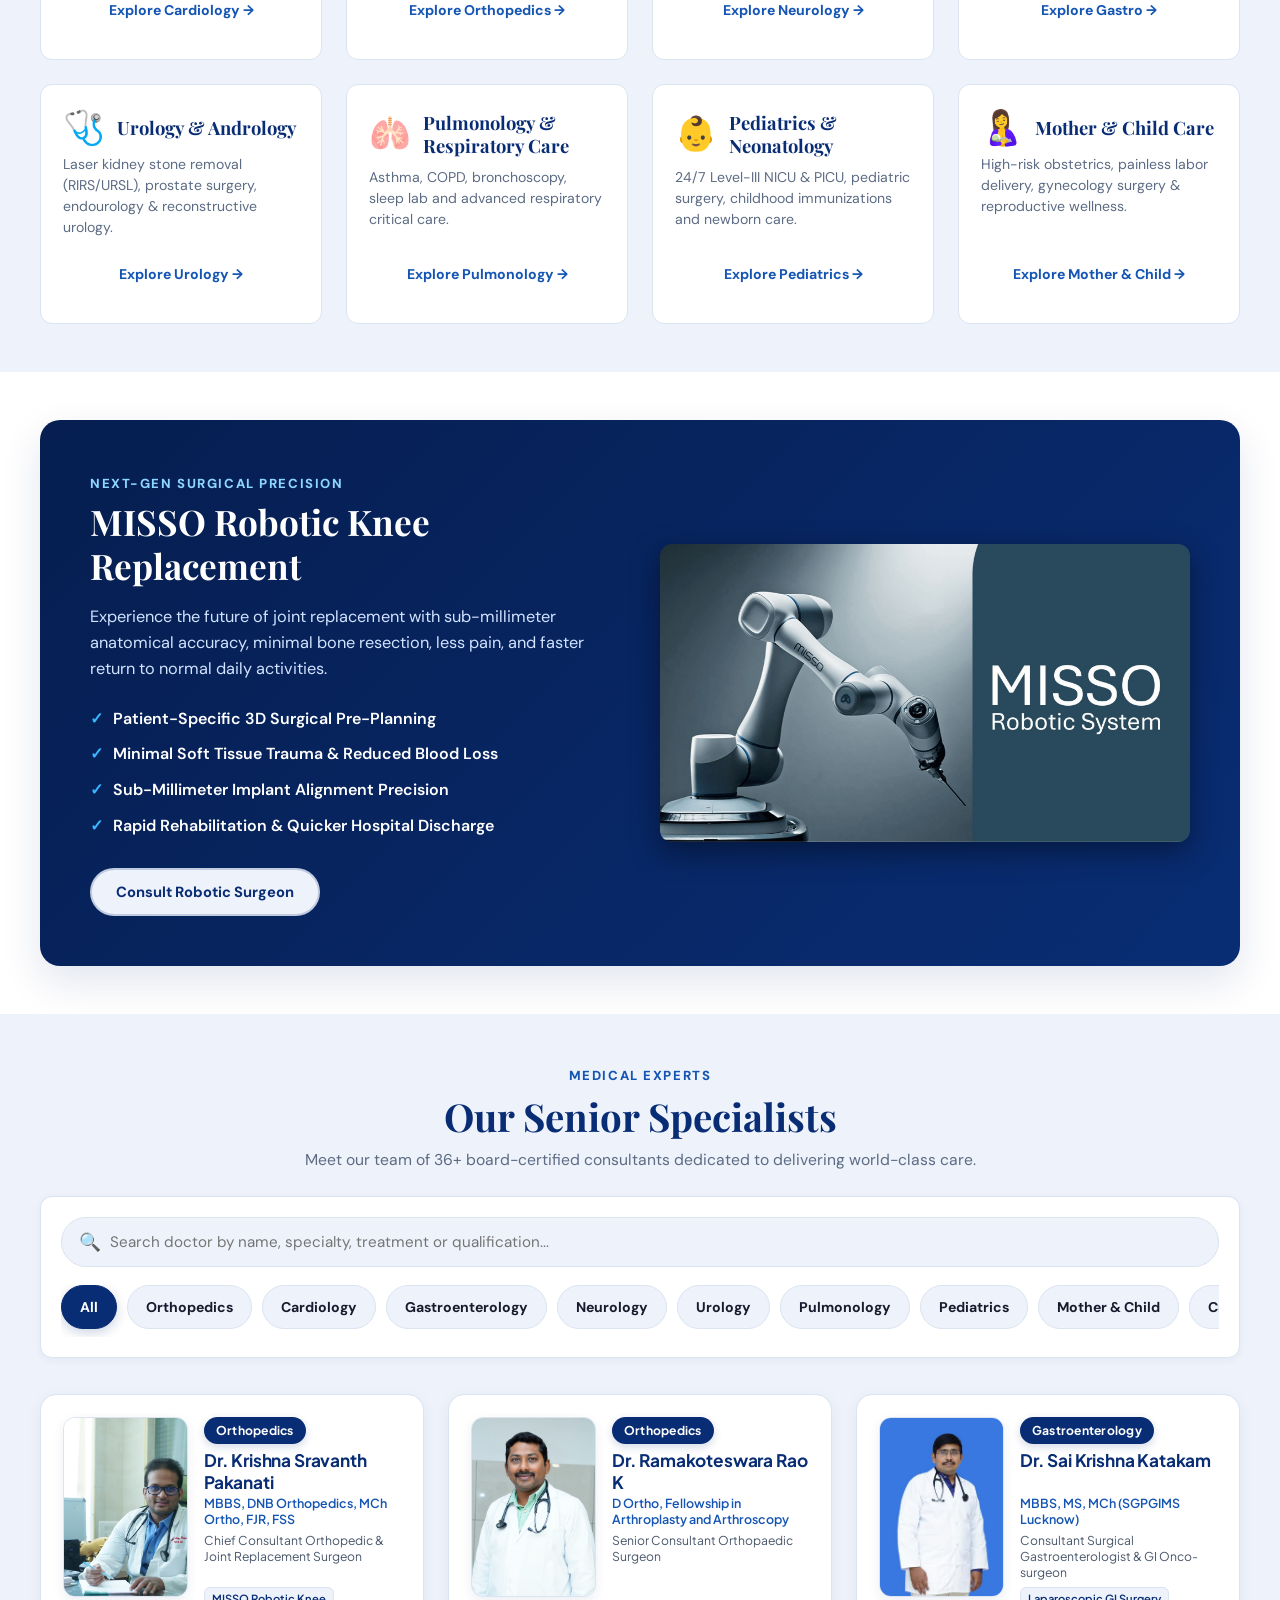
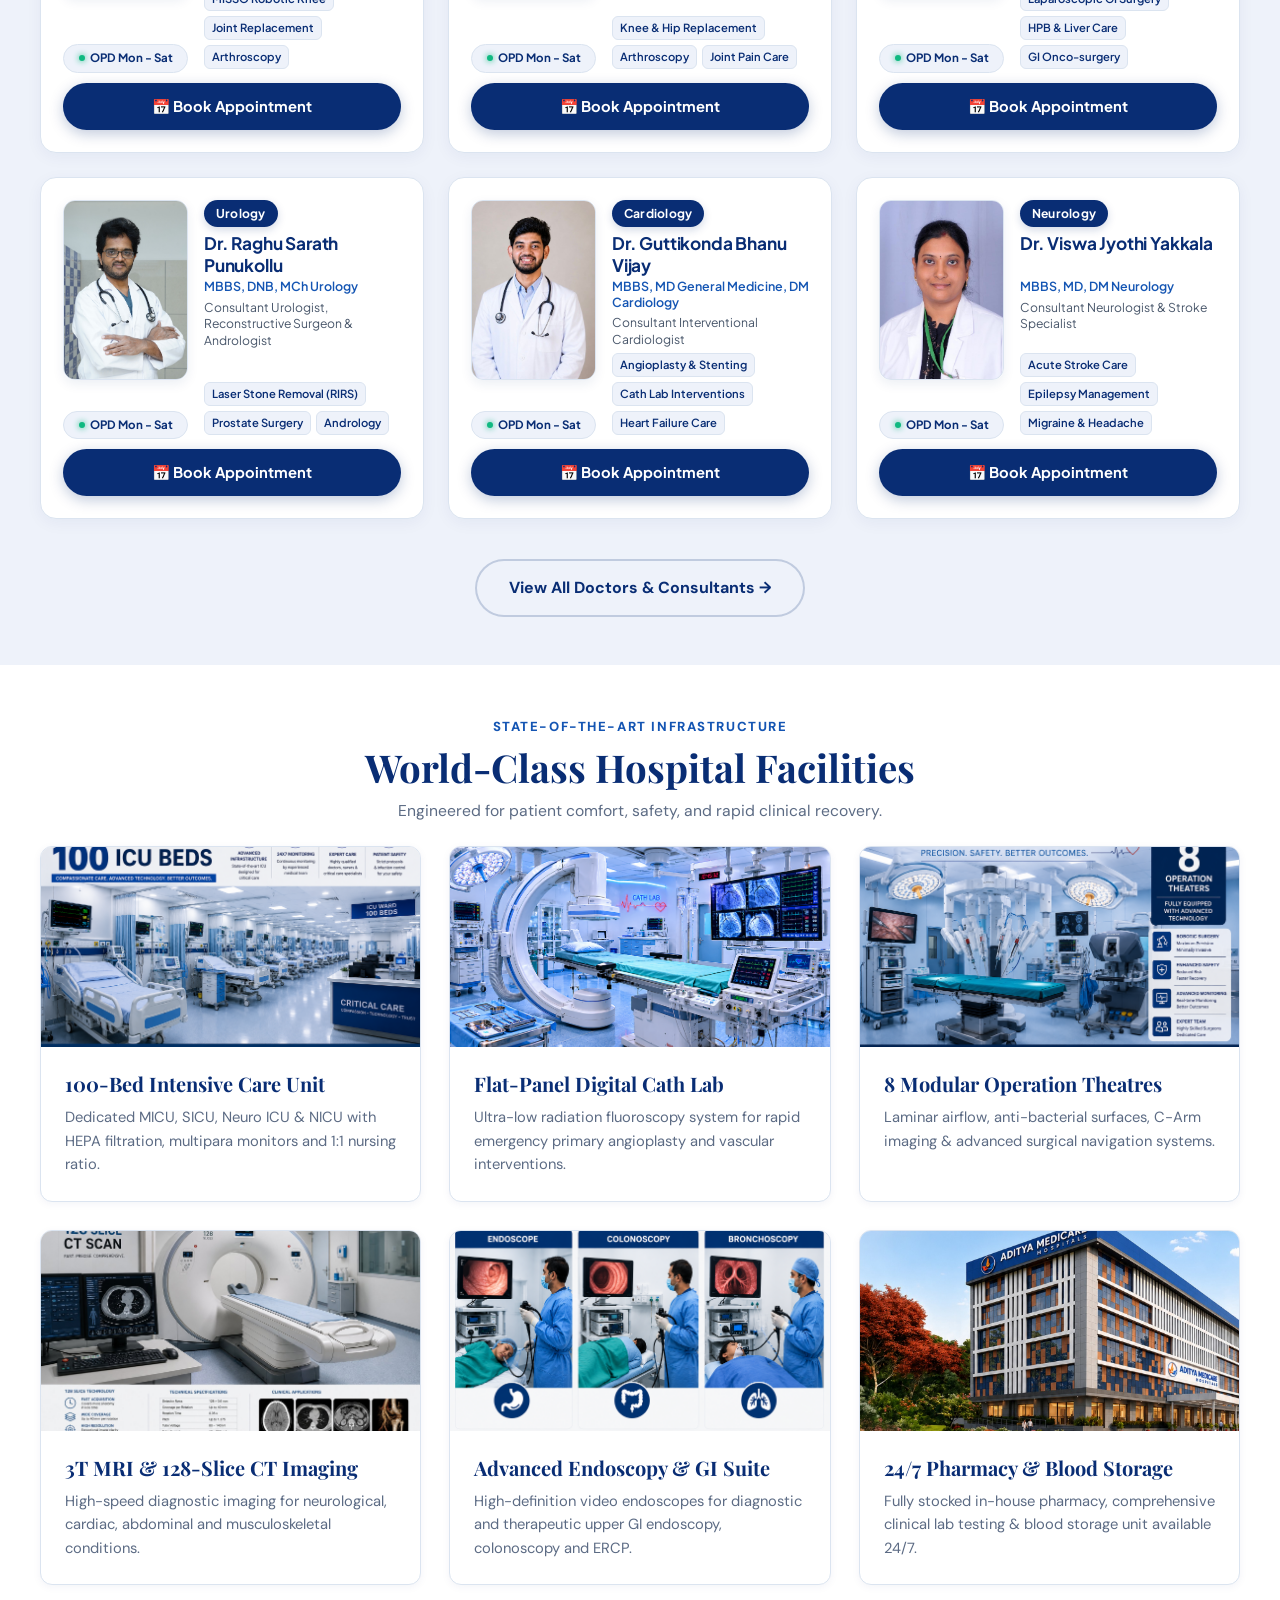
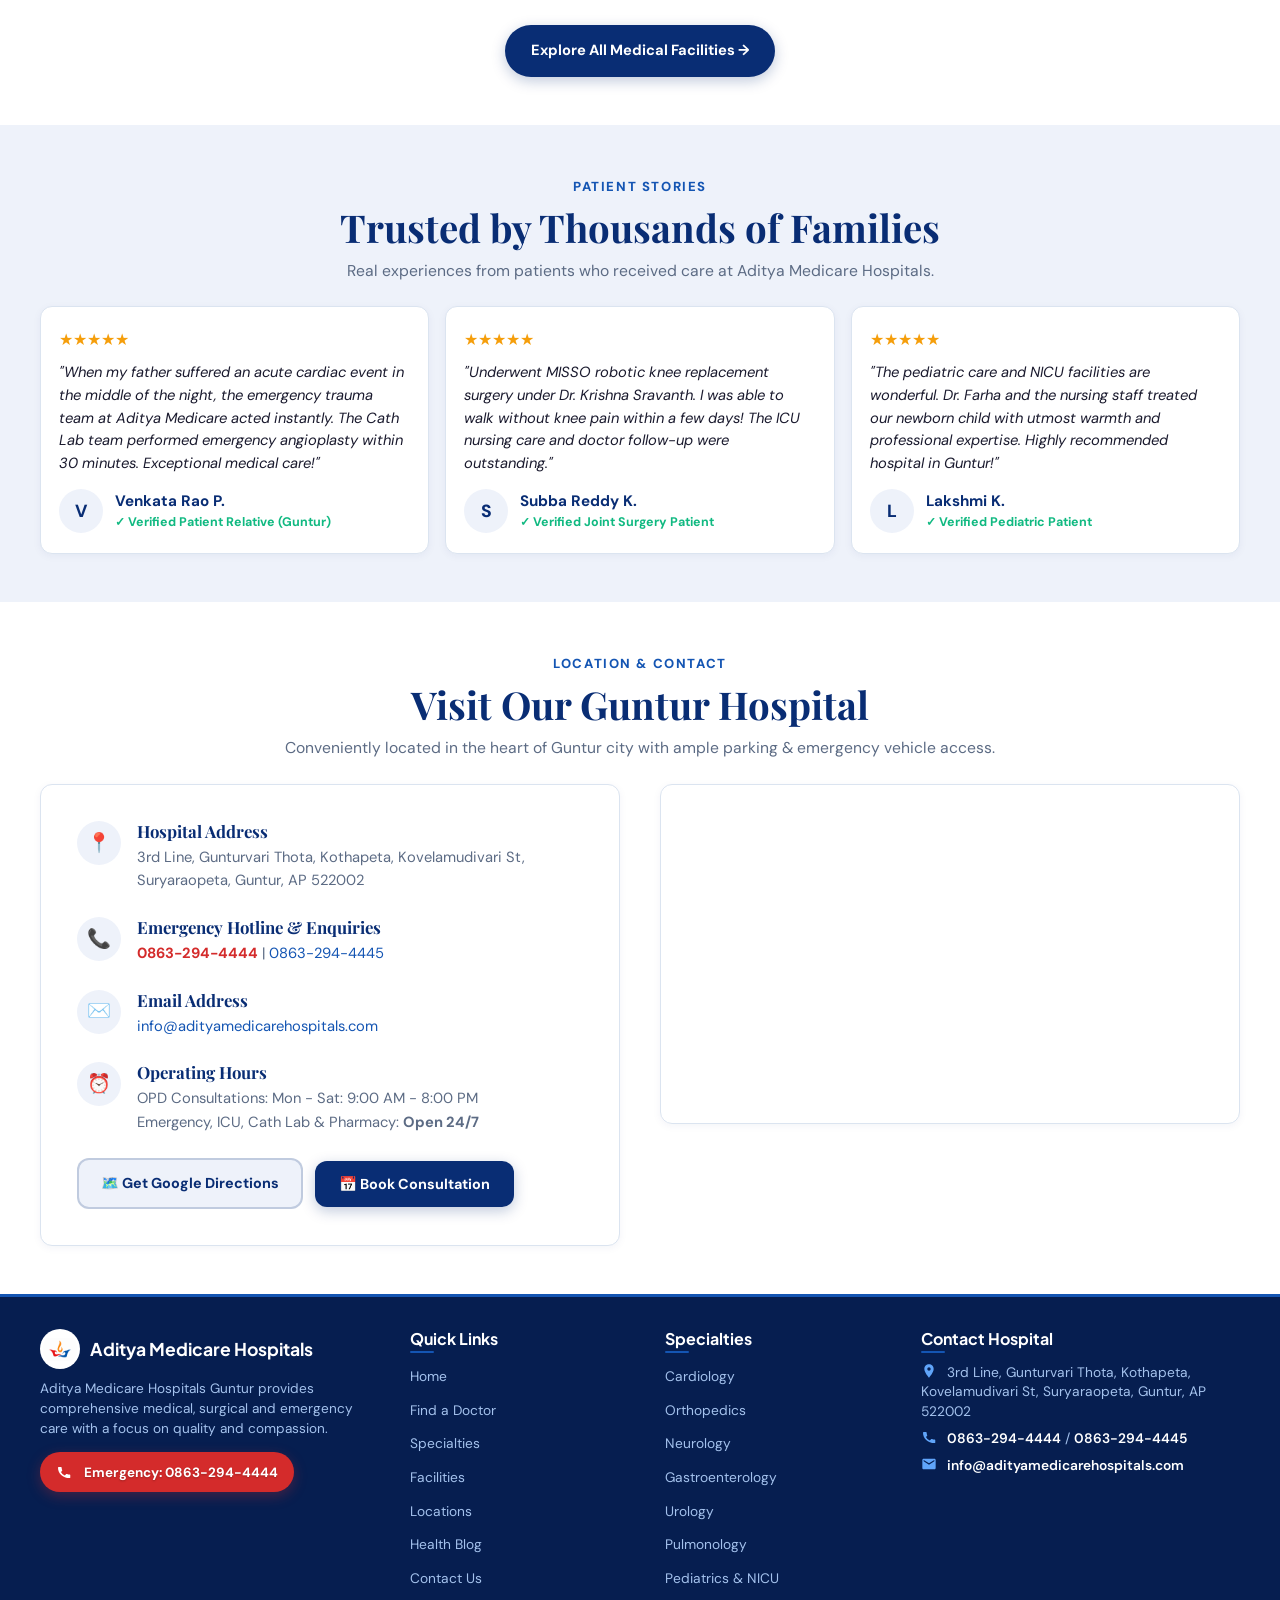
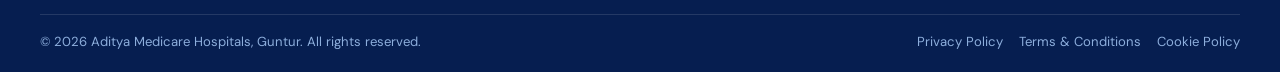
==== commit d9d70675: "Revert "Remove artificial min-height from doctor text slots and treatments so text elements stack na" ====
--- a/index.html
+++ b/index.html
@@ -30,7 +30,7 @@
   <link href="https://fonts.googleapis.com/css2?family=DM+Sans:ital,wght@0,400;0,500;0,700;0,800;1,400&family=Playfair+Display:wght@600;700;800&display=swap" rel="stylesheet" />
   
   <!-- Stylesheet -->
-  <link rel="stylesheet" href="style.css?v=2600" />
+  <link rel="stylesheet" href="style.css?v=2500" />
 </head>
 
 <body>
--- a/style.css
+++ b/style.css
@@ -1091,8 +1091,9 @@
   color: var(--navy);
   font-family: 'Plus Jakarta Sans', 'DM Sans', sans-serif;
   letter-spacing: -0.01em;
-  margin-bottom: 2px;
+  margin-bottom: 3px;
   line-height: 1.25;
+  min-height: 2.5em;
 }
 
 .doctor-qualification {
@@ -1100,16 +1101,17 @@
   font-weight: 600;
   color: var(--blue);
   font-family: 'Plus Jakarta Sans', 'DM Sans', sans-serif;
-  margin-bottom: 3px;
+  margin-bottom: 4px;
   line-height: 1.25;
 }
 
 .doctor-designation {
-  font-size: 0.79rem;
+  font-size: 0.76rem;
   color: #475569;
   font-family: 'Plus Jakarta Sans', 'DM Sans', sans-serif;
   line-height: 1.35;
   margin-bottom: 6px;
+  min-height: 2.7em;
   display: block;
 }
 
@@ -1117,7 +1119,8 @@
   display: flex;
   flex-wrap: wrap;
   gap: 5px;
-  margin-top: 4px;
+  min-height: 52px;
+  margin-top: auto;
   margin-bottom: 4px;
 }
 
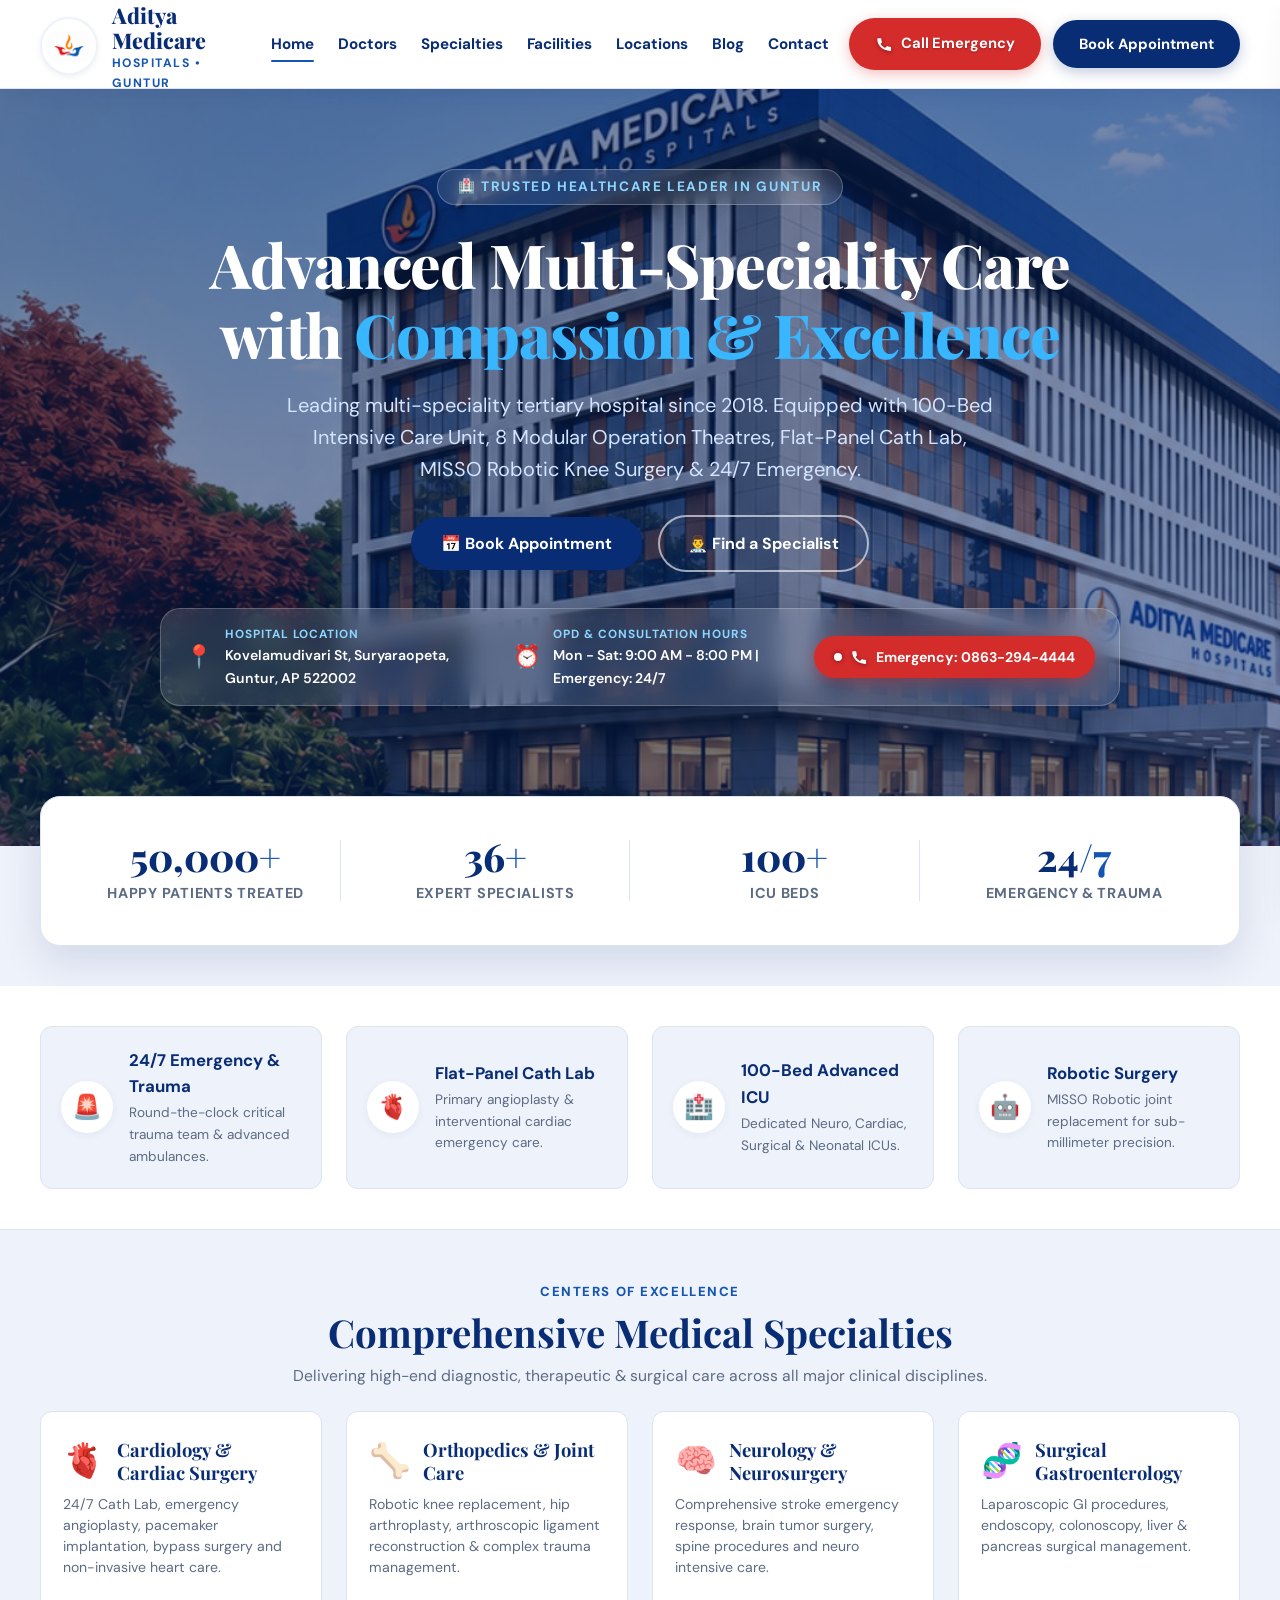
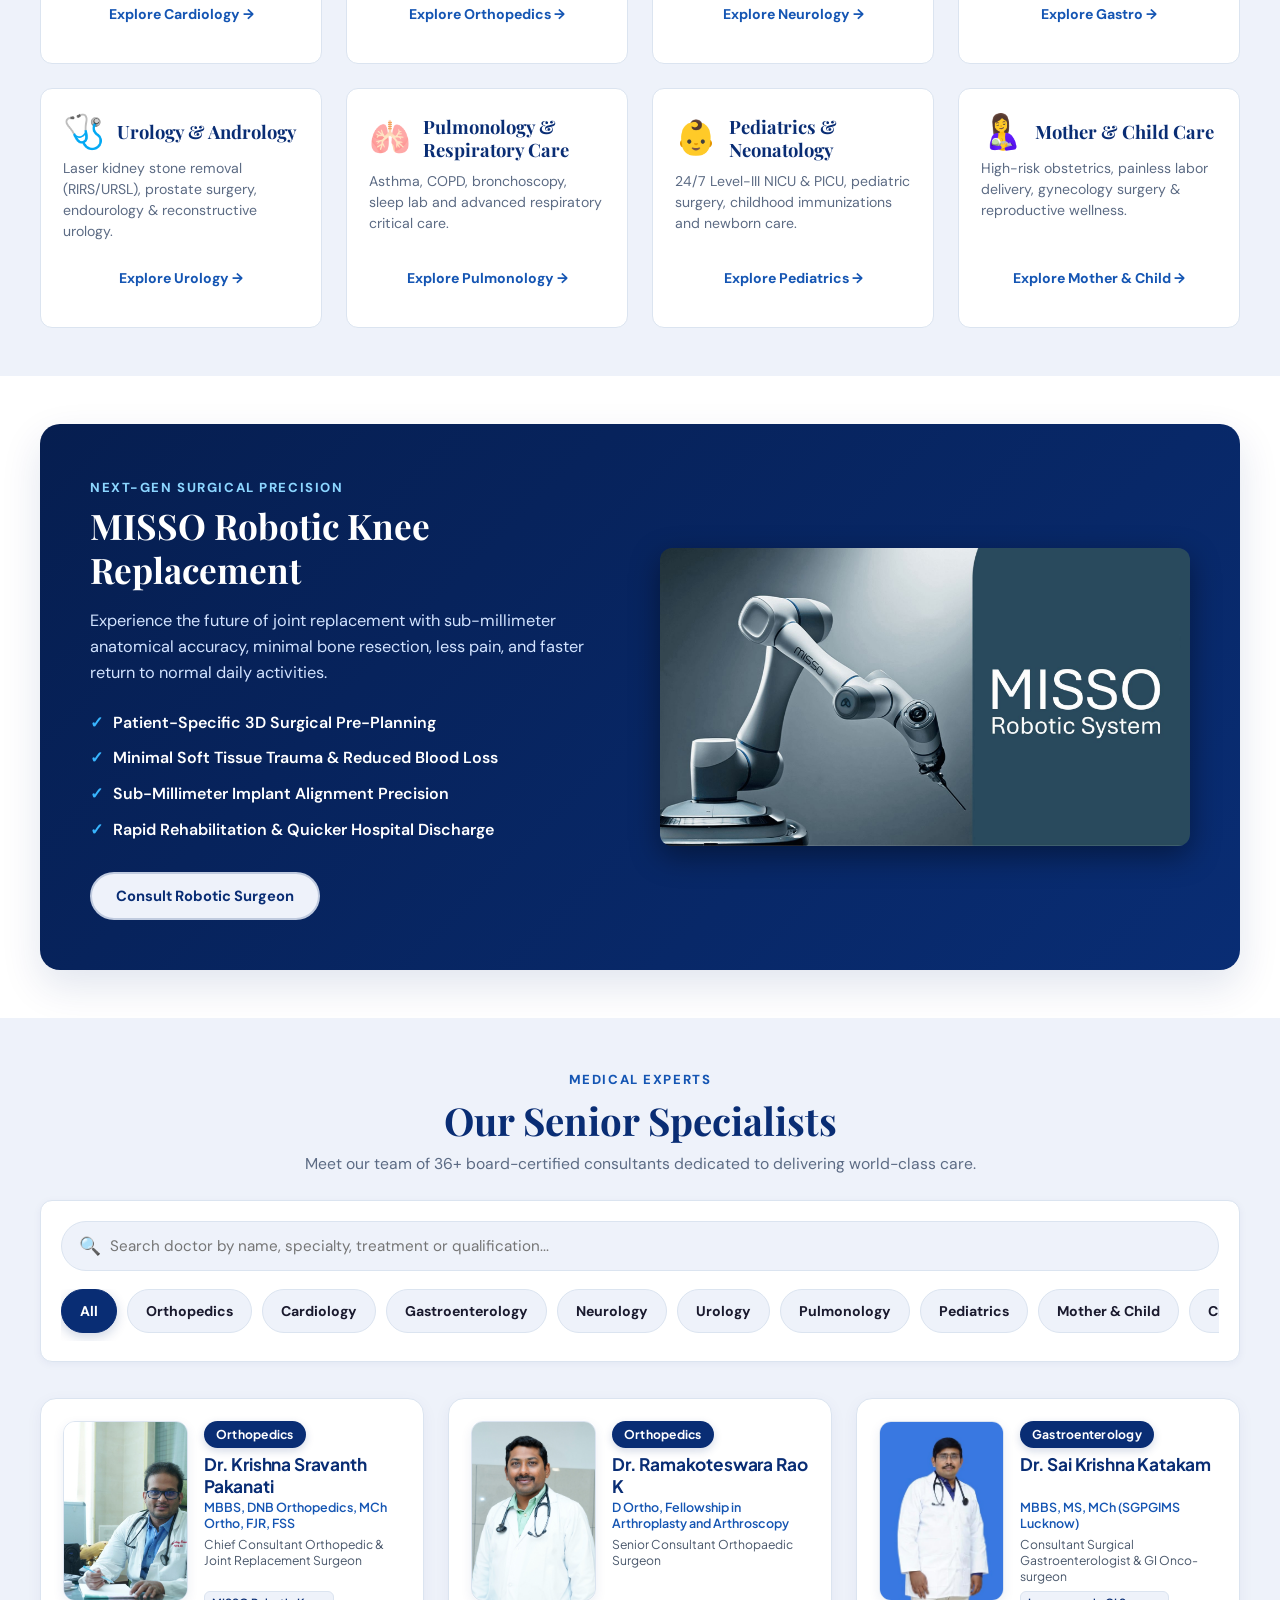
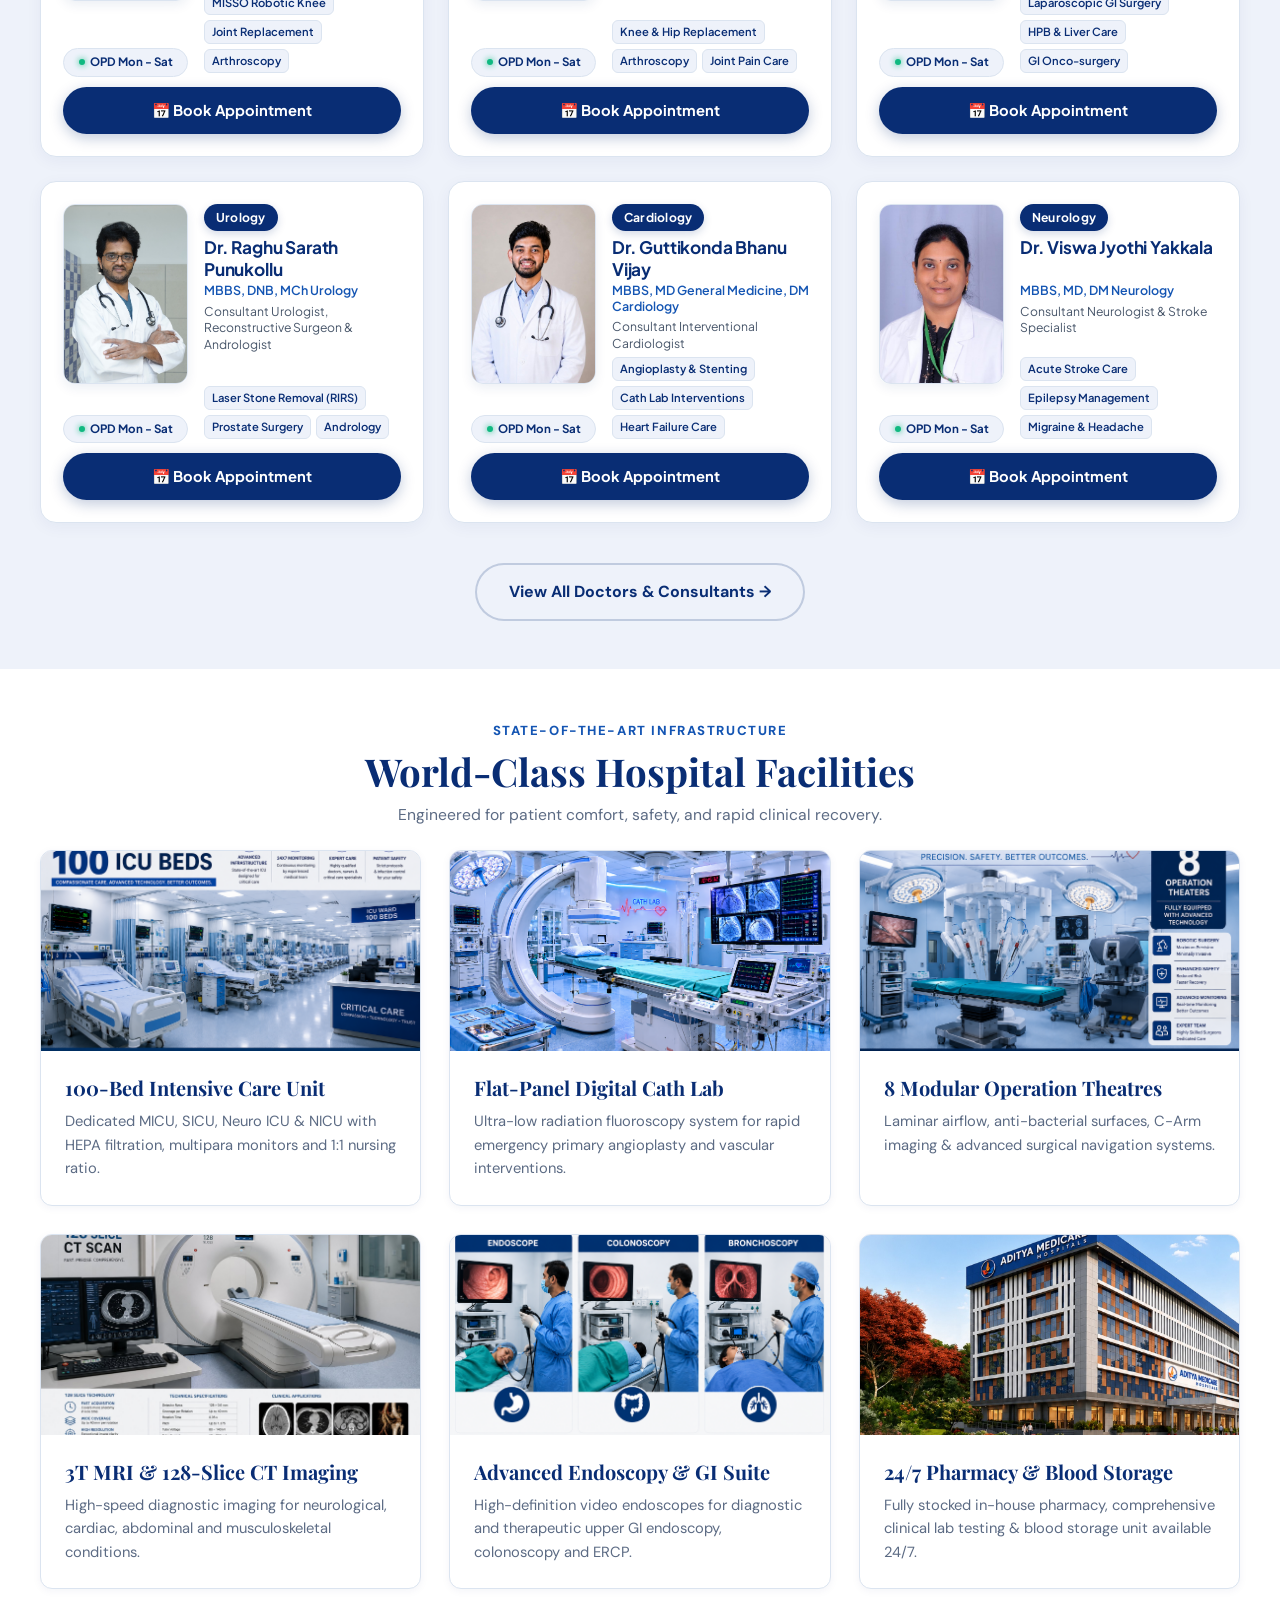
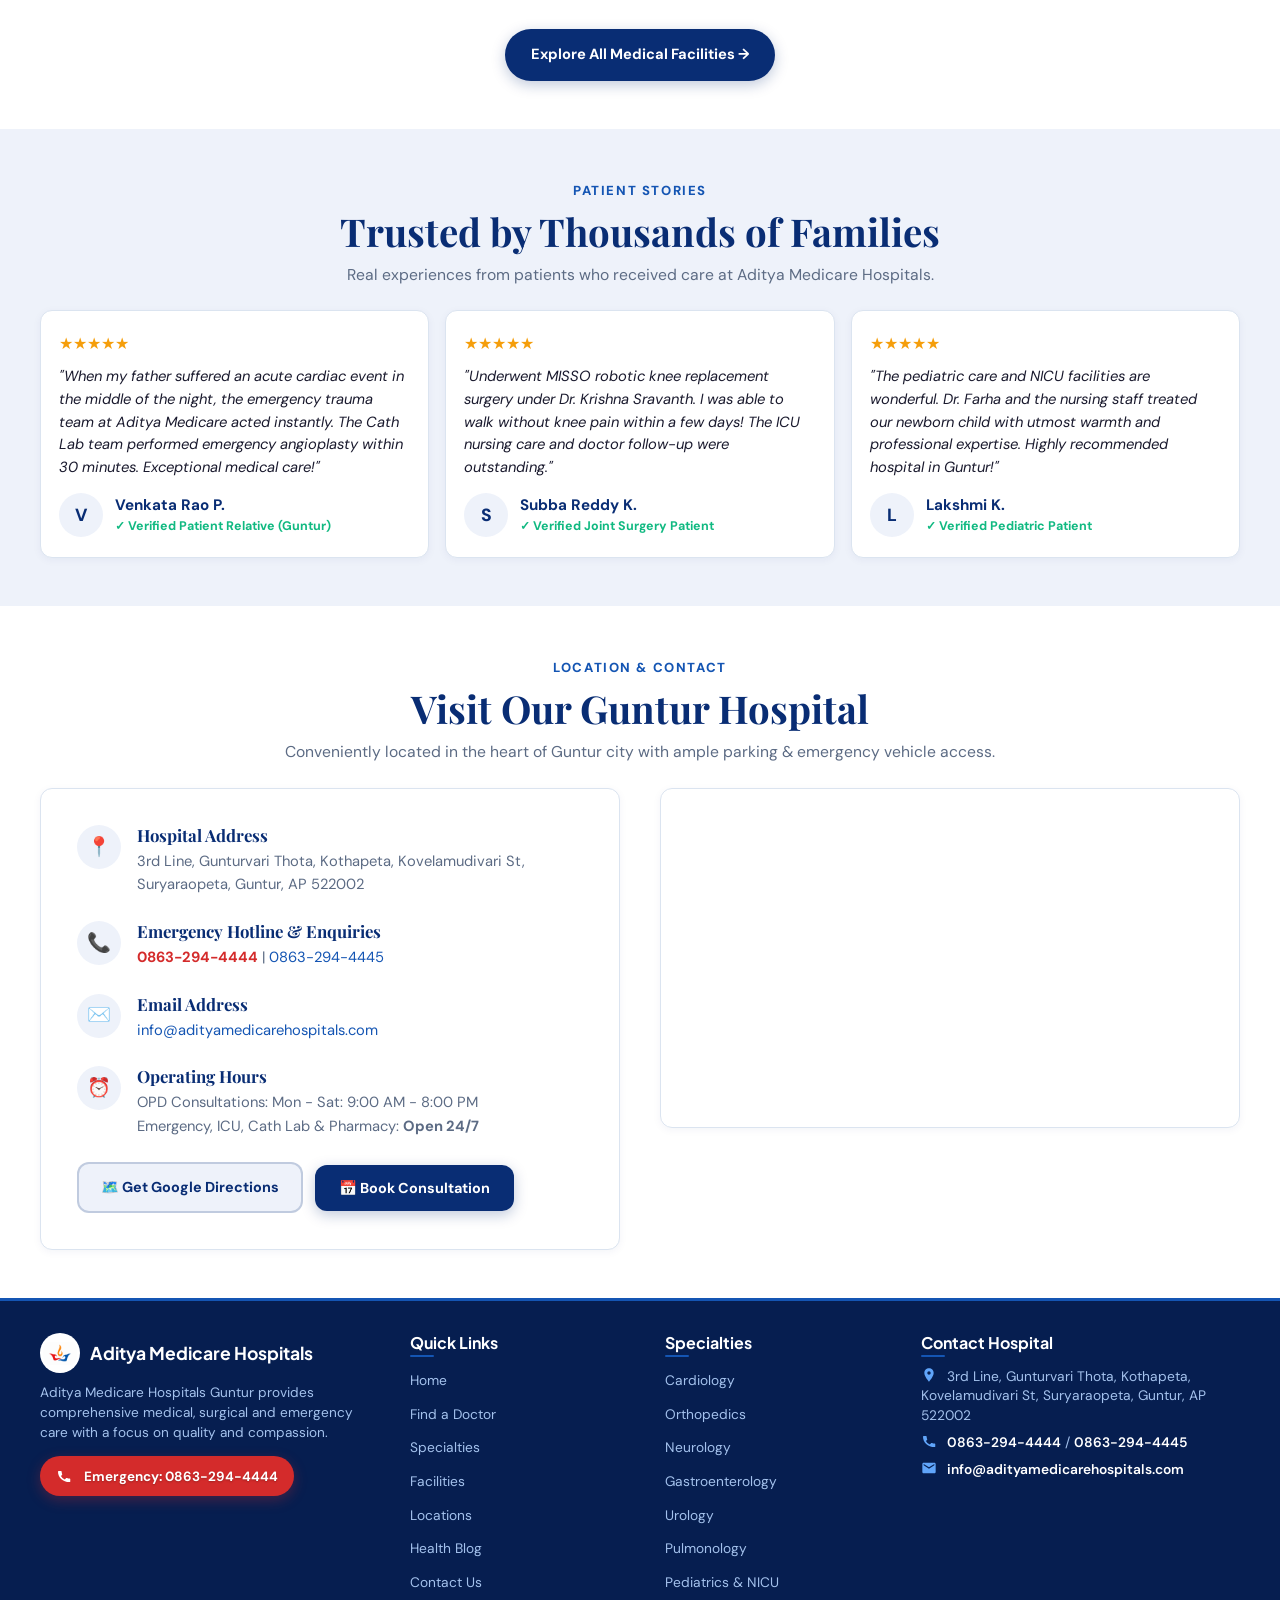
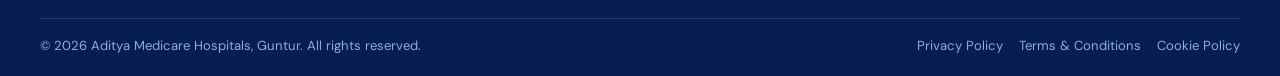
==== commit 35765167: "Add top padding to nav-inner and brand text to prevent header logo text clipping" ====
--- a/index.html
+++ b/index.html
@@ -30,7 +30,7 @@
   <link href="https://fonts.googleapis.com/css2?family=DM+Sans:ital,wght@0,400;0,500;0,700;0,800;1,400&family=Playfair+Display:wght@600;700;800&display=swap" rel="stylesheet" />
   
   <!-- Stylesheet -->
-  <link rel="stylesheet" href="style.css?v=2500" />
+  <link rel="stylesheet" href="style.css?v=2800" />
 </head>
 
 <body>
--- a/style.css
+++ b/style.css
@@ -147,11 +147,14 @@
 }
 
 .nav-inner {
-  height: 84px;
+  height: 88px;
   display: flex;
   align-items: center;
   justify-content: space-between;
   gap: 20px;
+  padding-top: 8px;
+  padding-bottom: 8px;
+  box-sizing: border-box;
 }
 
 .brand {
@@ -159,6 +162,7 @@
   align-items: center;
   gap: 14px;
   text-decoration: none;
+  padding-top: 4px;
 }
 
 .brand-logo {
@@ -175,6 +179,7 @@
 .brand-text {
   display: flex;
   flex-direction: column;
+  padding-top: 2px;
 }
 
 .brand-title {
@@ -182,7 +187,8 @@
   font-size: 1.35rem;
   font-weight: 800;
   color: var(--navy);
-  line-height: 1.1;
+  line-height: 1.15;
+  margin-top: 2px;
 }
 
 .brand-subtitle {
@@ -1852,7 +1858,10 @@
 
 @media (max-width: 768px) {
   .nav-inner {
-    height: 74px;
+    height: 78px;
+    padding-top: 8px;
+    padding-bottom: 8px;
+    box-sizing: border-box;
   }
 
   .brand-logo {
